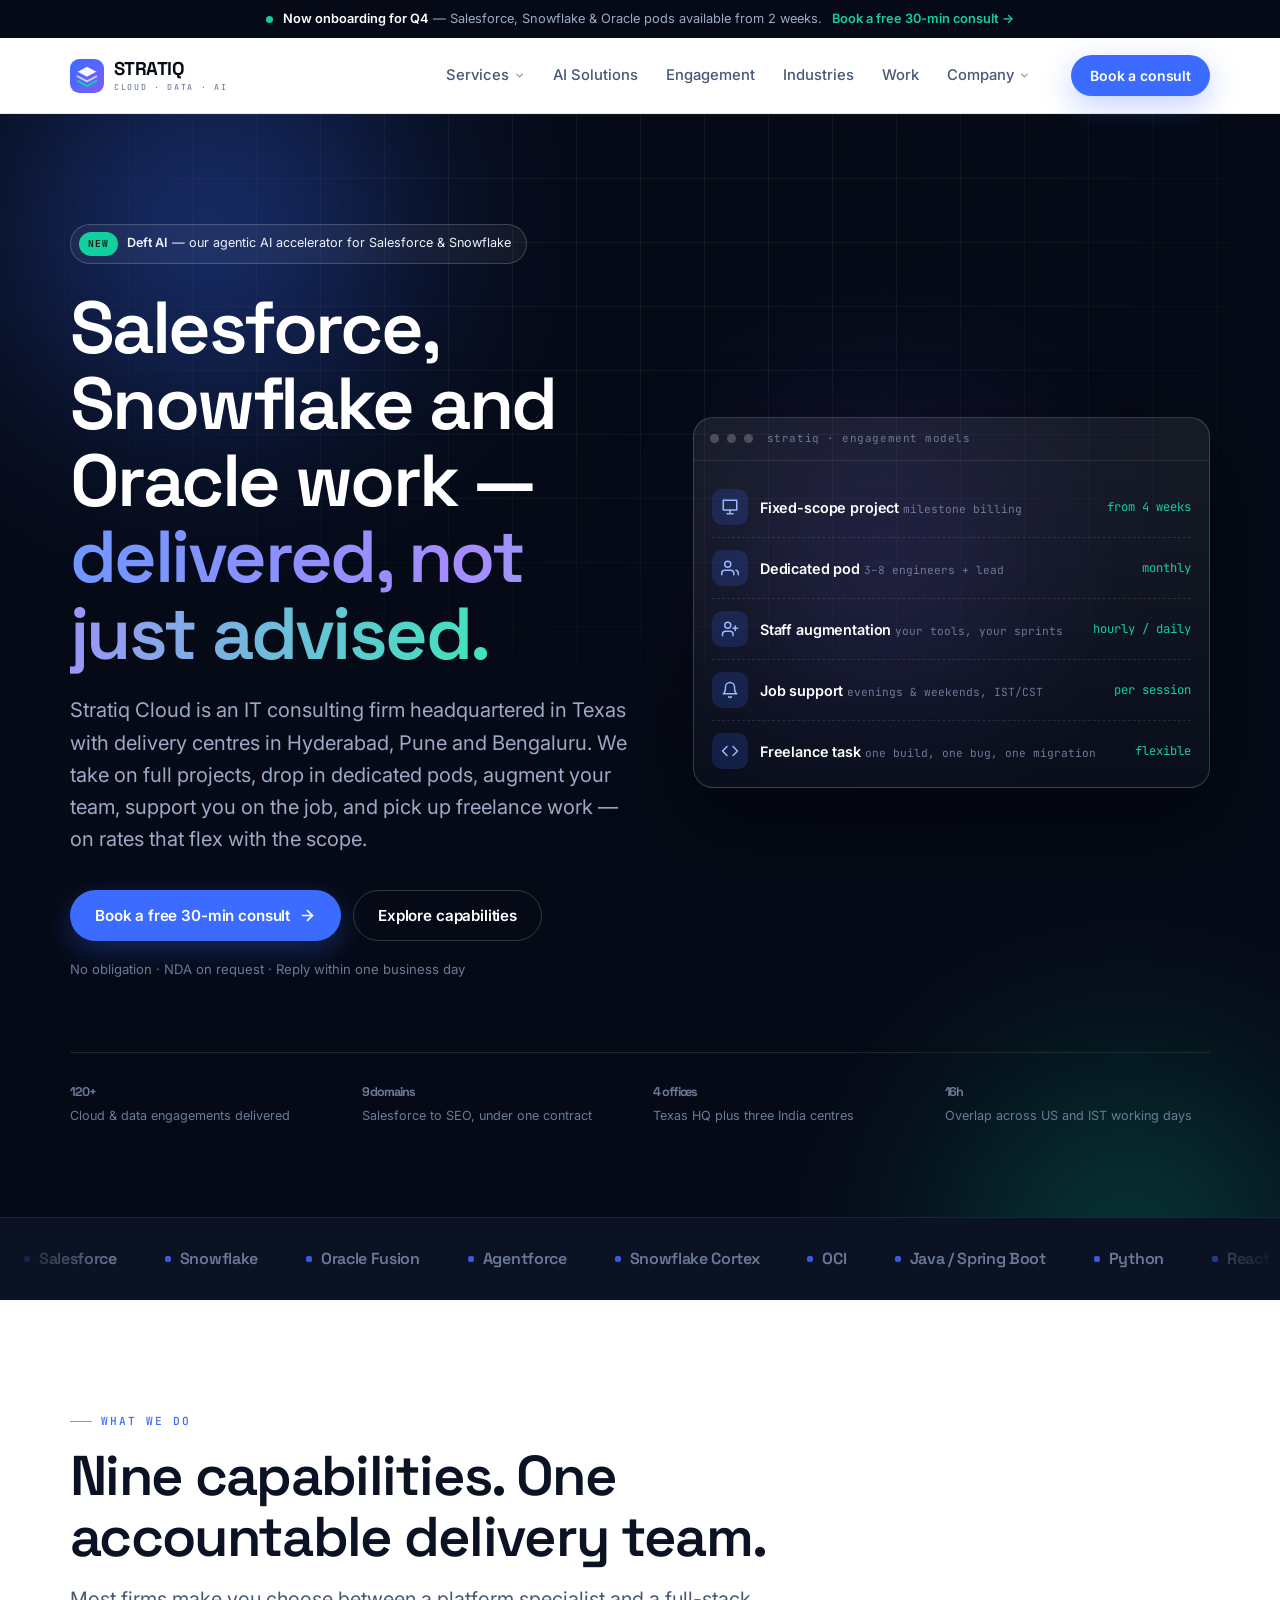
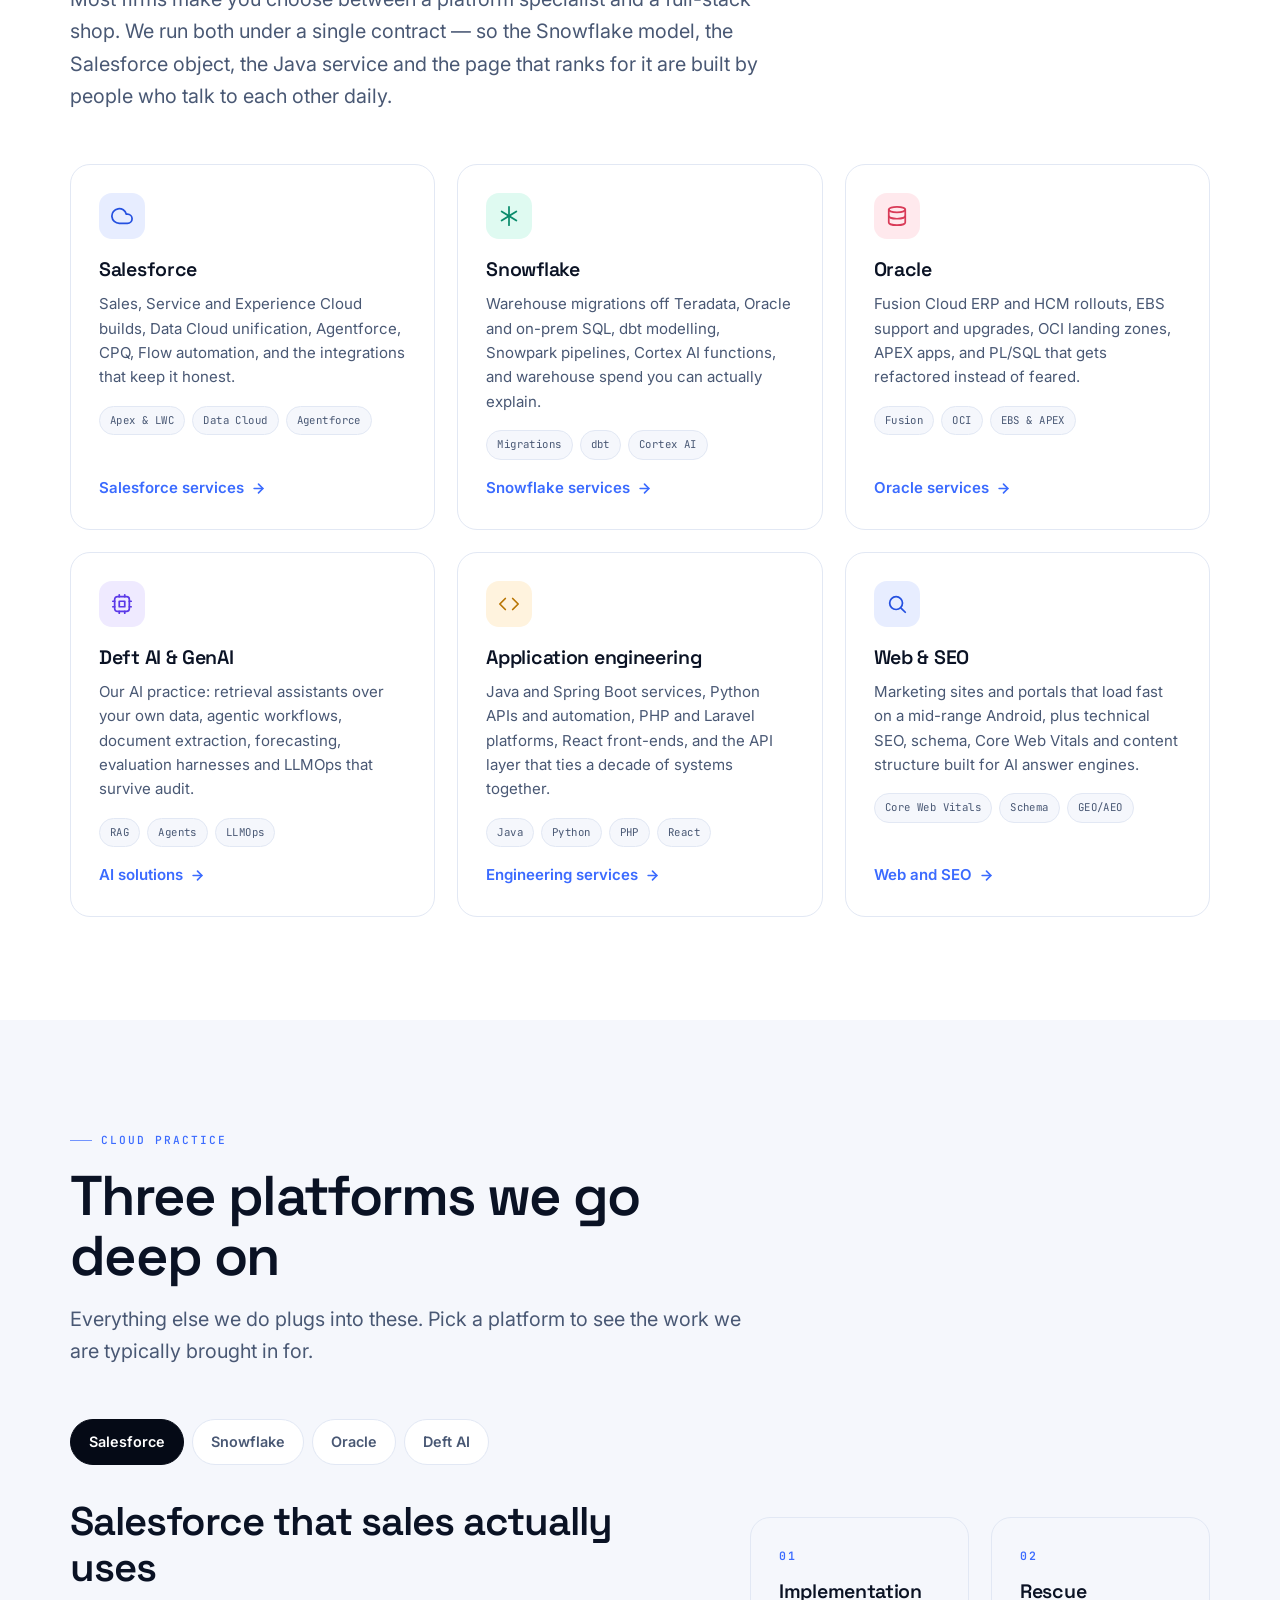
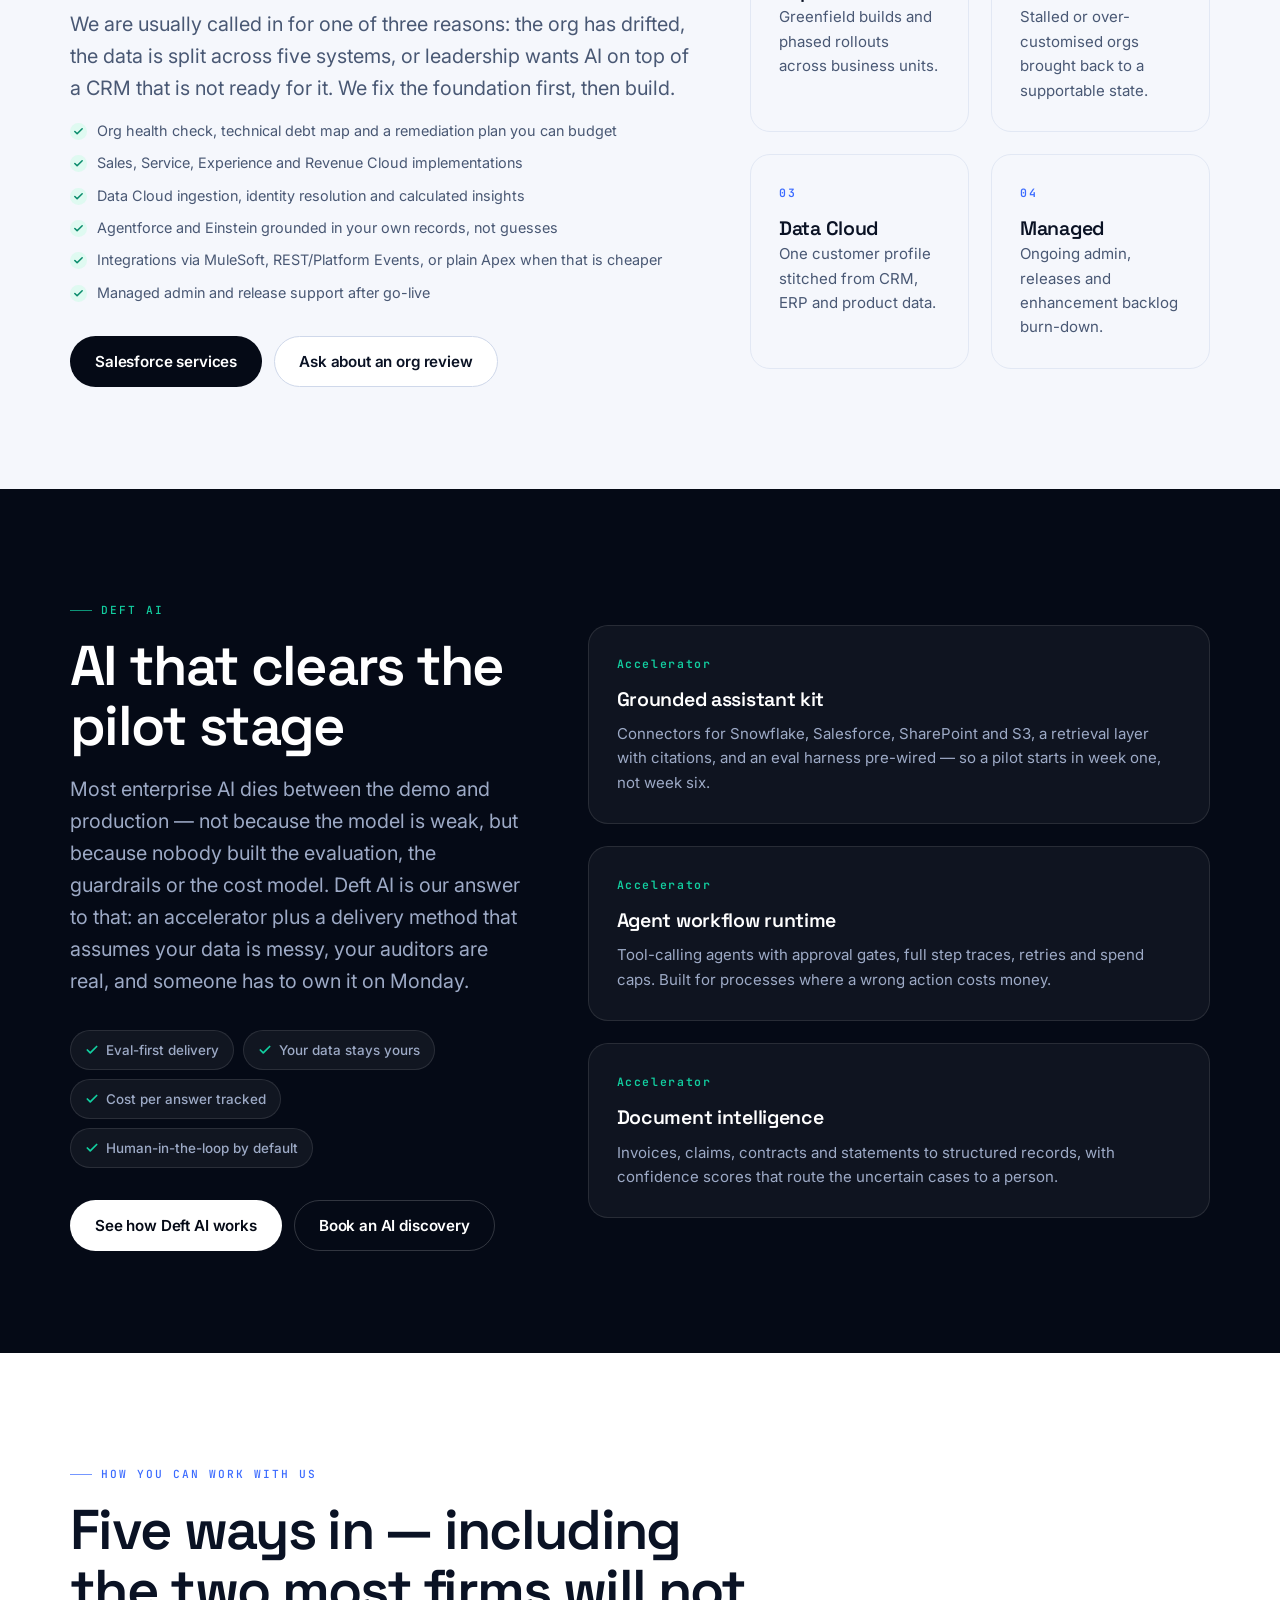
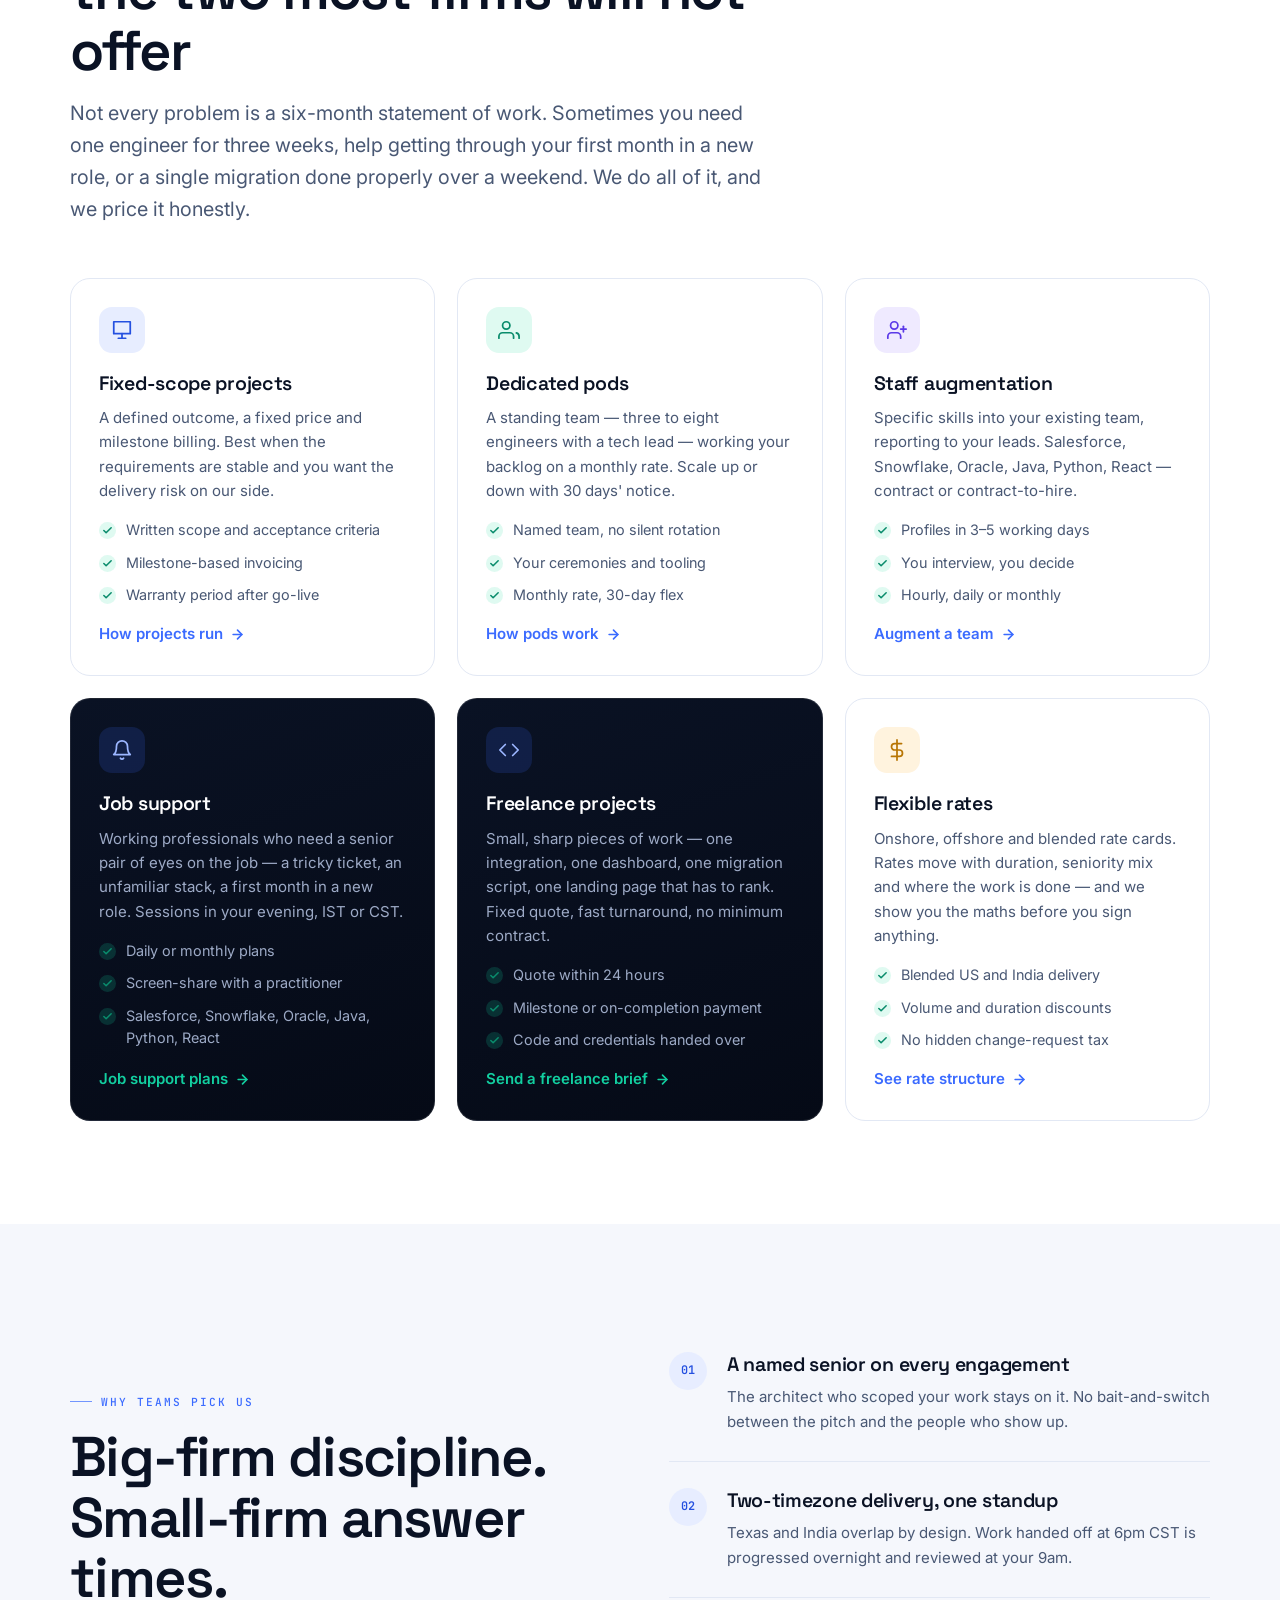
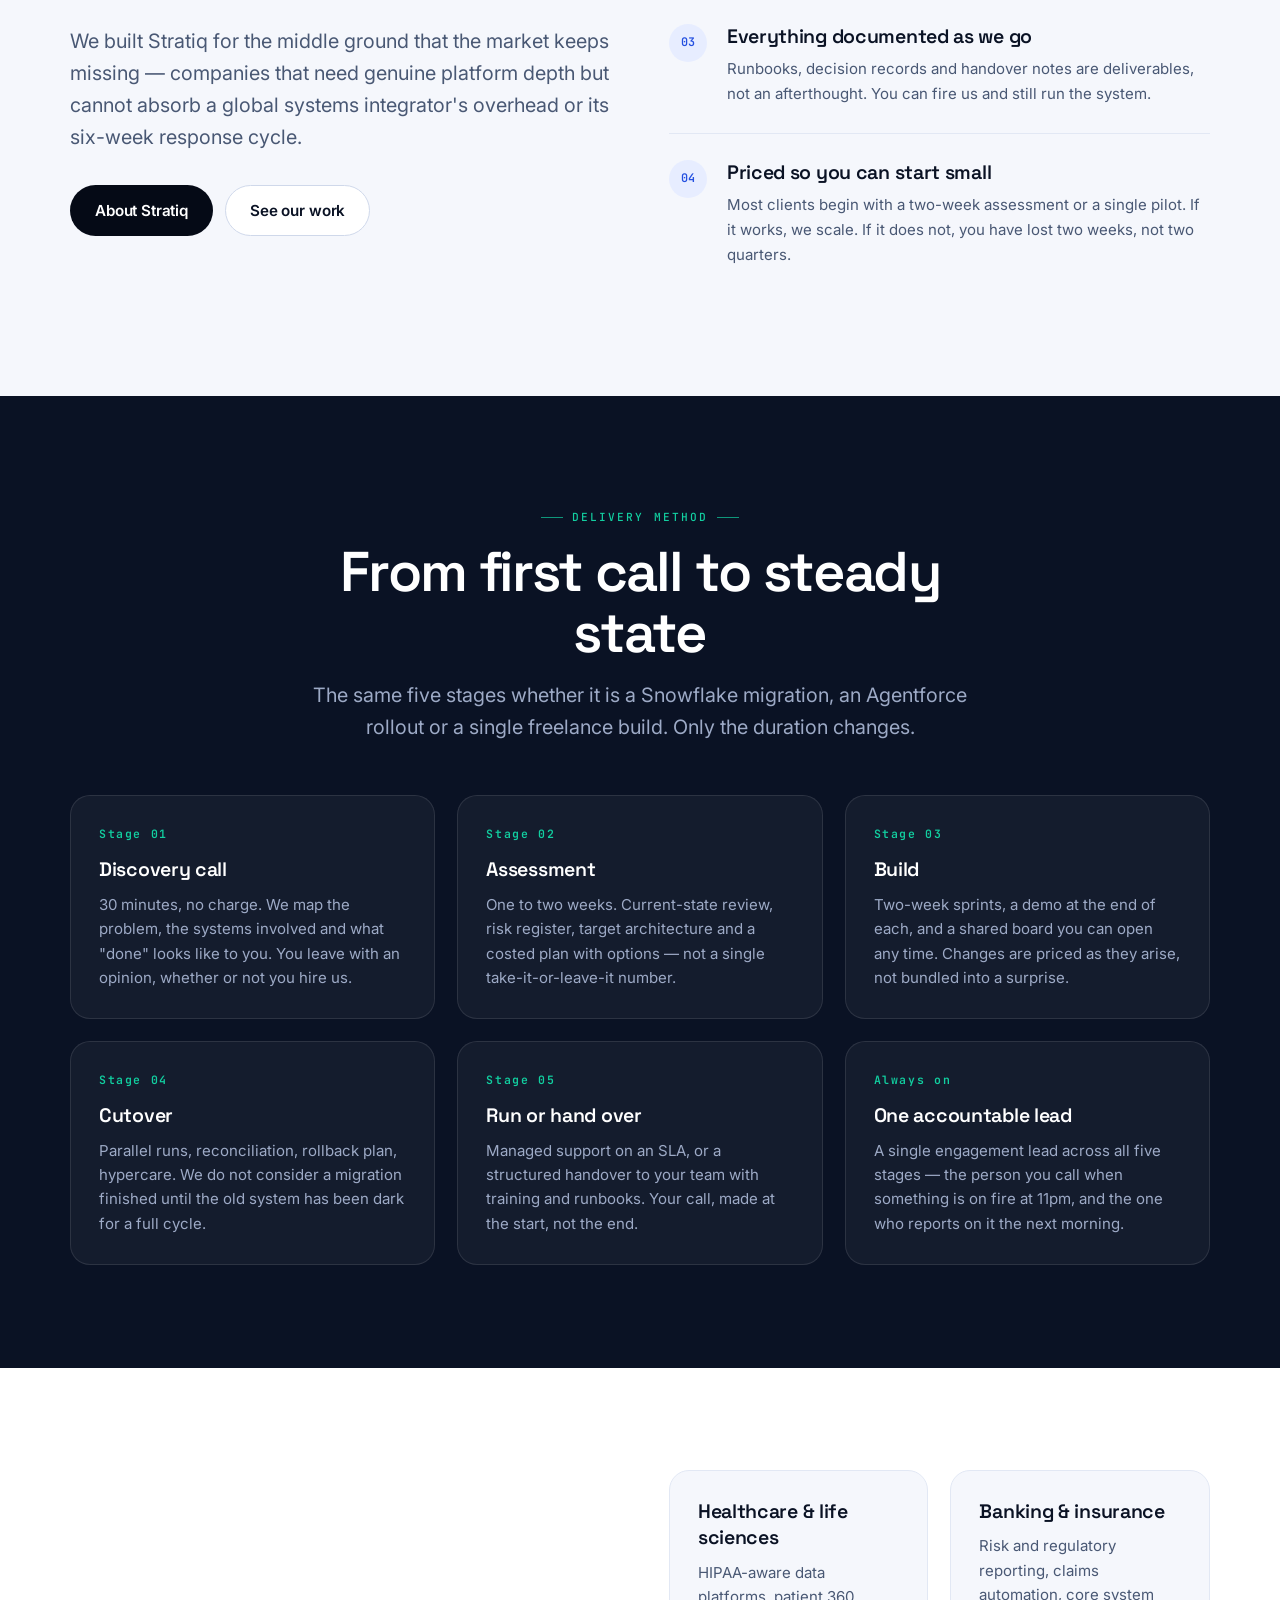
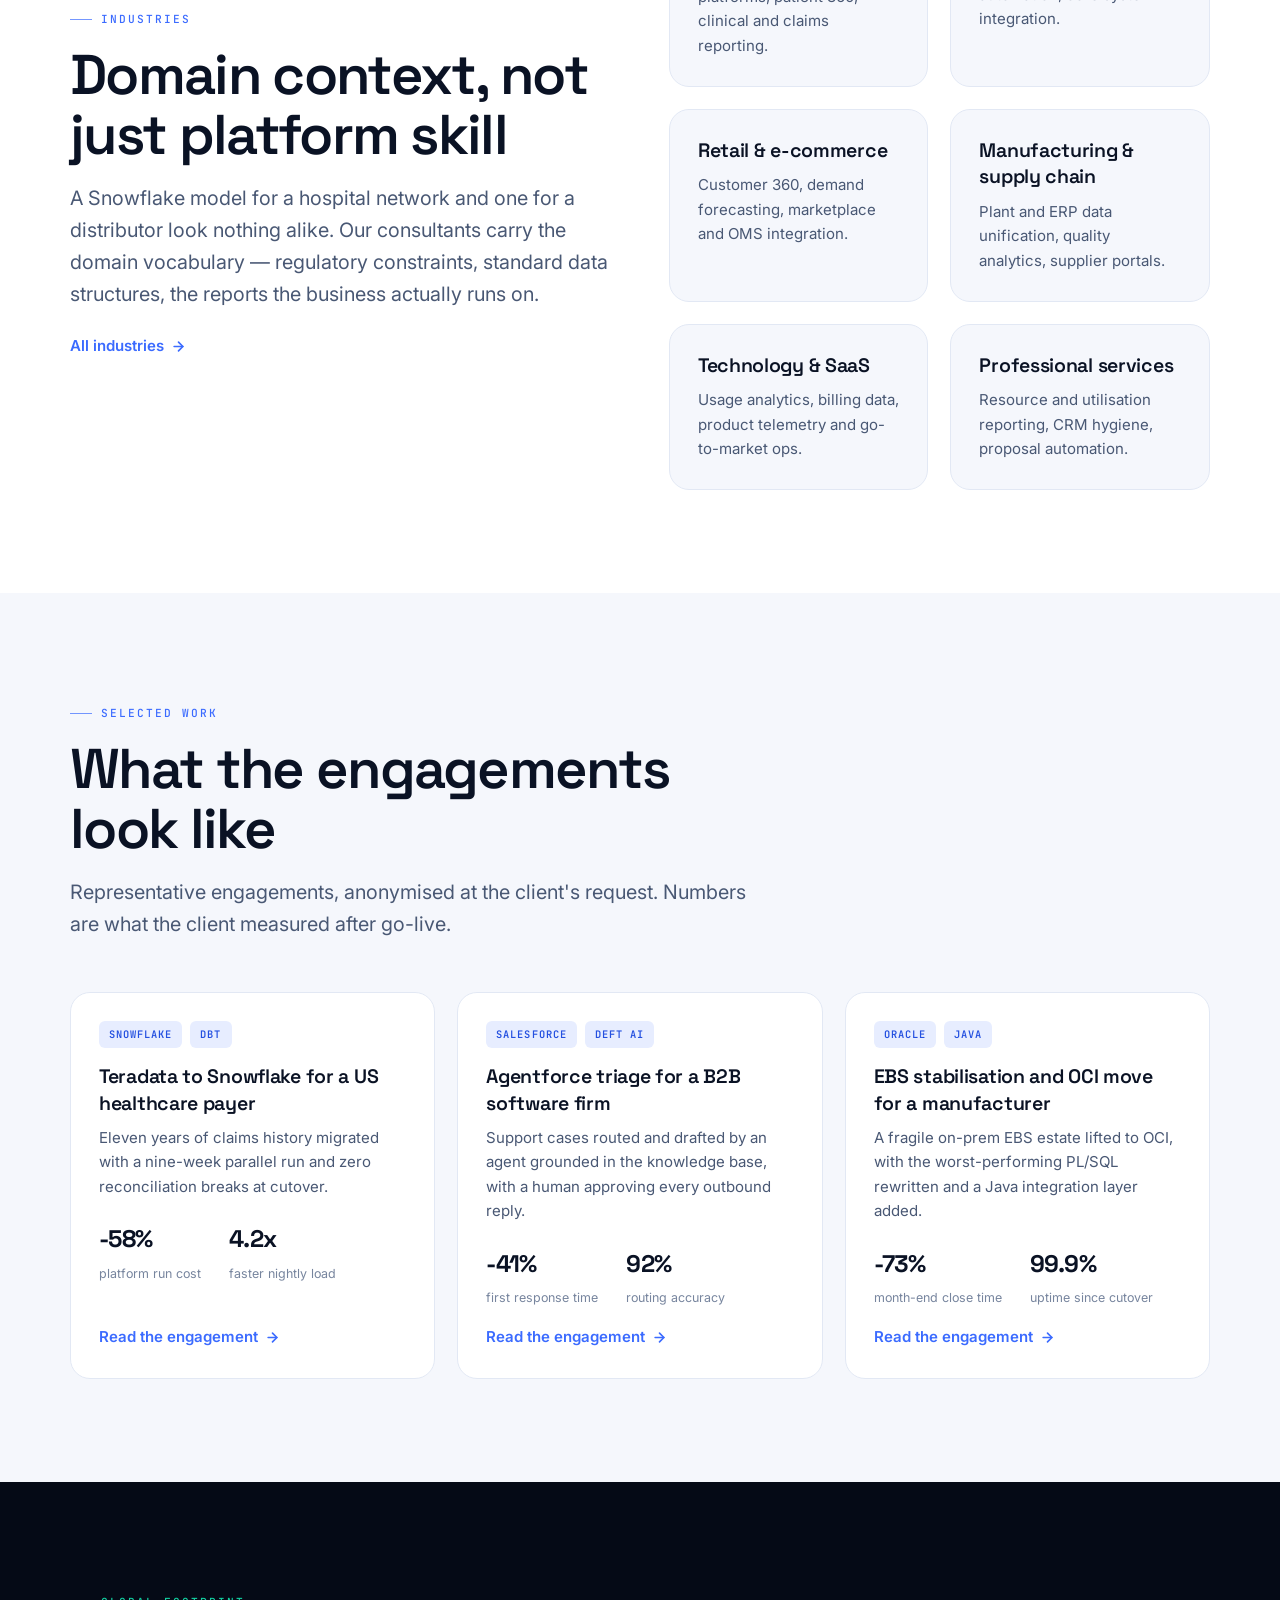
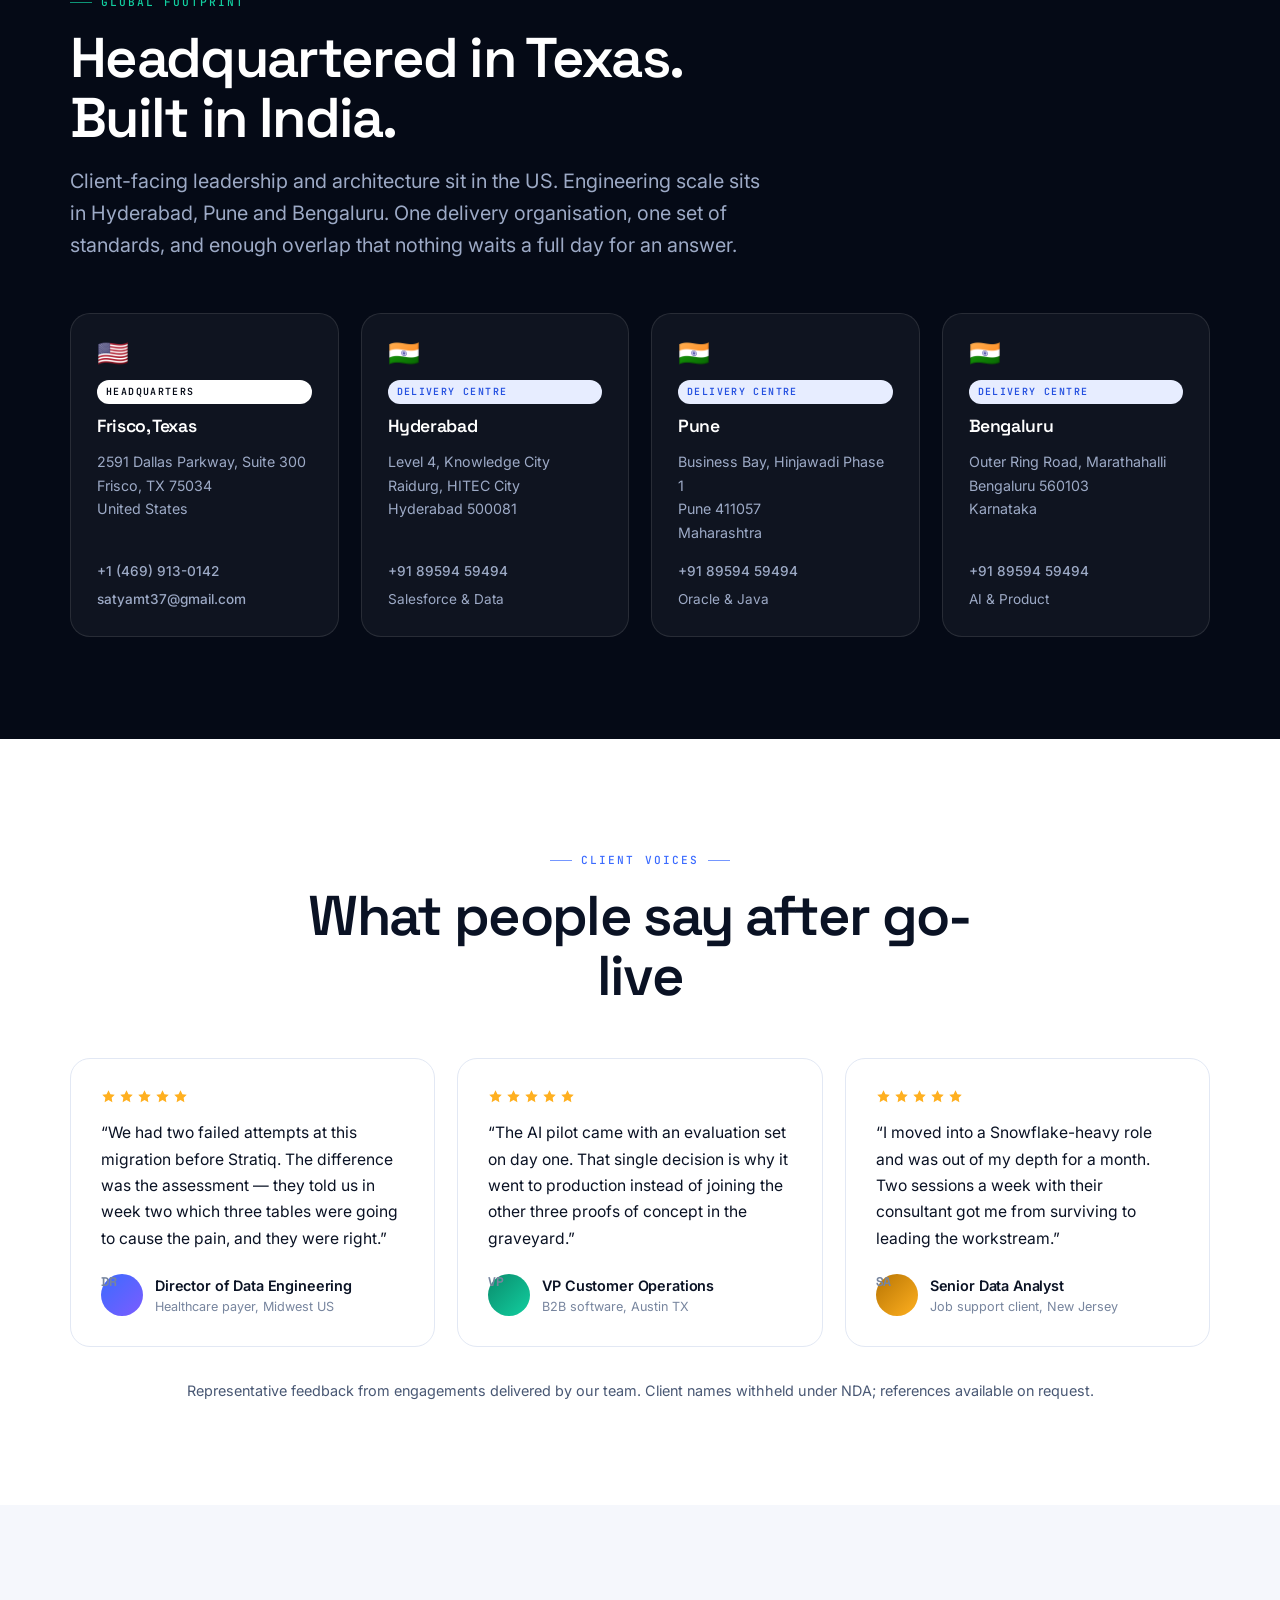
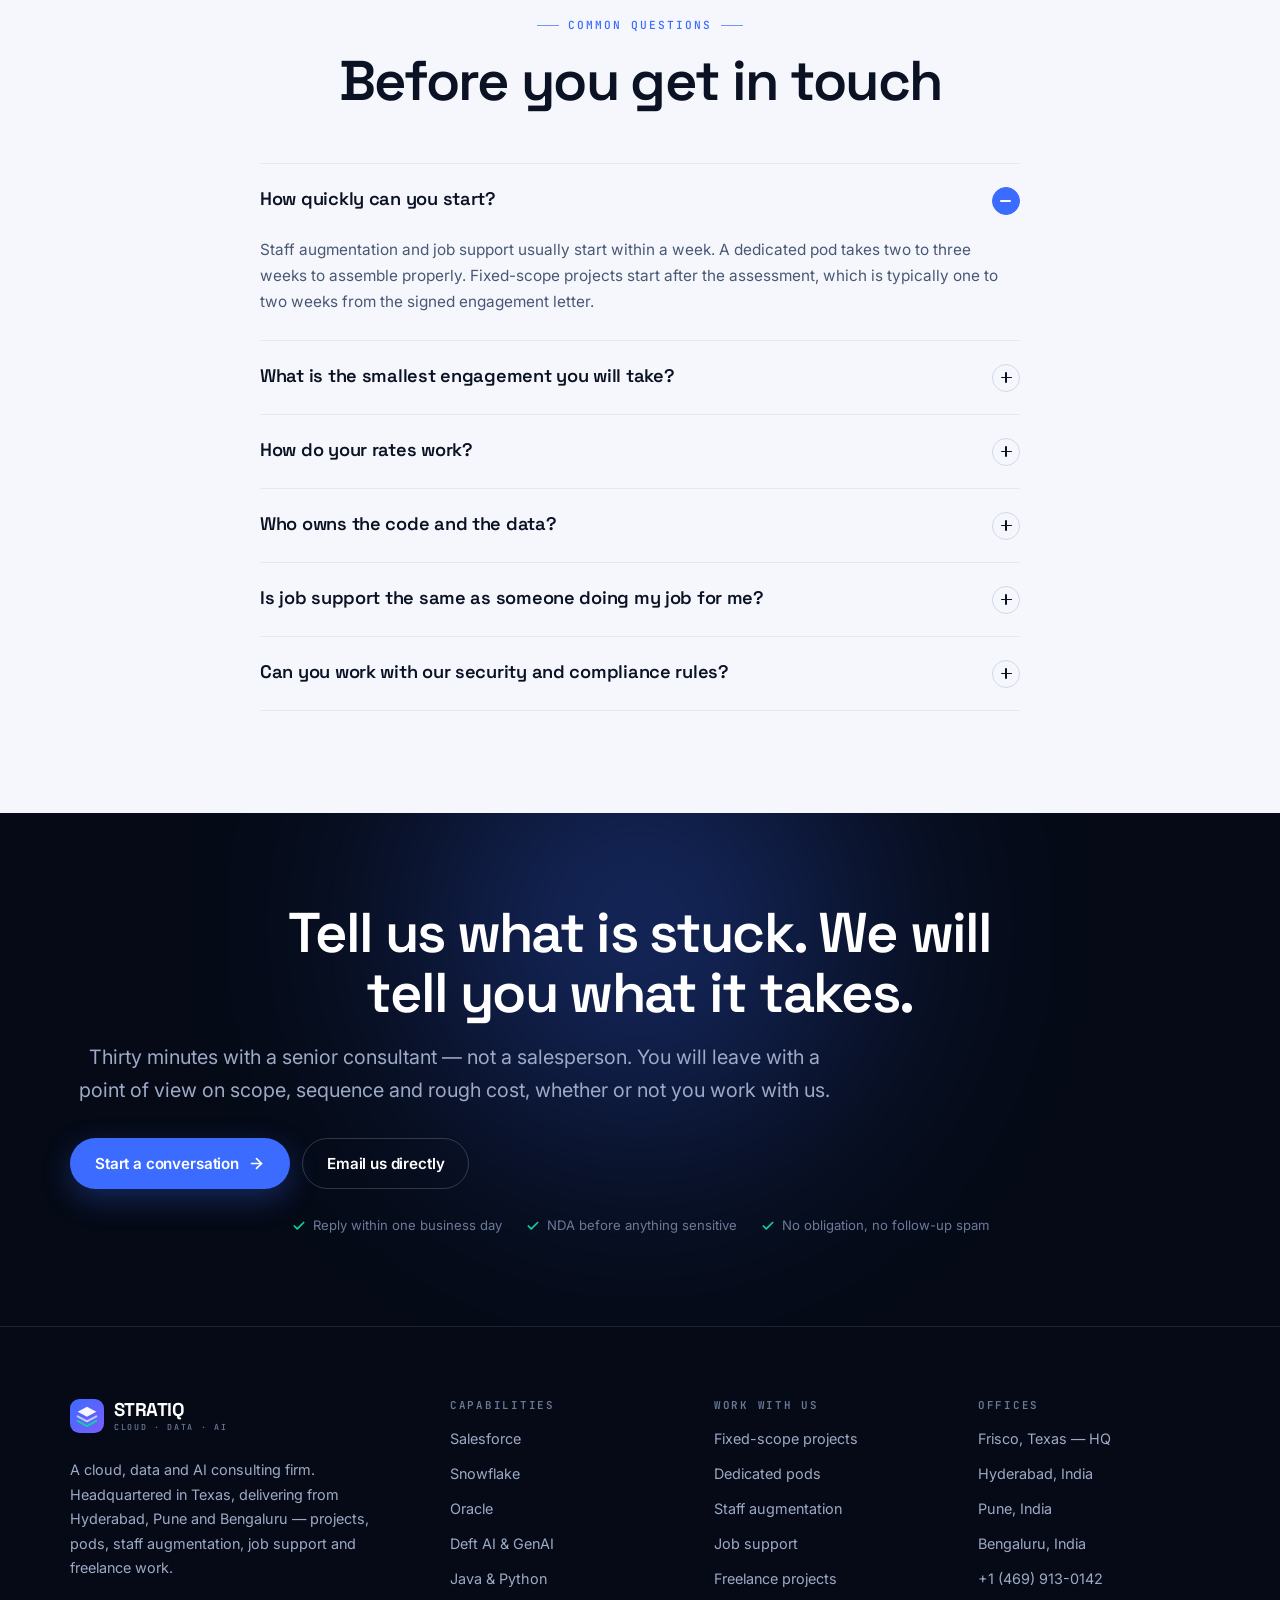
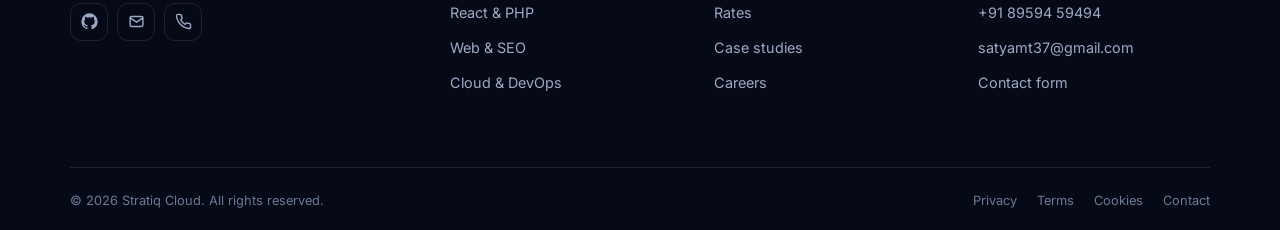
==== index.html @ 6be4d31a "Stratiq Cloud — IT consulting website (Salesforce, Snowflake, Oracle, AI) Complete 11-page static si" ====
<!DOCTYPE html>
<html lang="en">
<head>
<meta charset="utf-8">
<meta name="viewport" content="width=device-width, initial-scale=1, viewport-fit=cover">
<title>Stratiq Cloud - Salesforce, Snowflake, Oracle and AI consulting</title>
<meta name="description" content="Stratiq Cloud is an IT consulting firm headquartered in Texas with delivery centres in Hyderabad, Pune and Bengaluru. Salesforce, Snowflake, Oracle, AI, Java, Python, PHP, React and SEO - as projects, pods, staff augmentation, job support or freelance work.">
<meta name="theme-color" content="#050A16">
<meta name="author" content="Stratiq Cloud">
<meta name="robots" content="index, follow">
<link rel="canonical" href="https://satyamt37.github.io/Consulting_firm/">

<link rel="icon" href="assets/img/favicon.svg" type="image/svg+xml">
<link rel="apple-touch-icon" href="assets/img/favicon.svg">
<link rel="mask-icon" href="assets/img/favicon.svg" color="#3B6BFF">

<meta property="og:type" content="website">
<meta property="og:site_name" content="Stratiq Cloud">
<meta property="og:title" content="Stratiq Cloud - Salesforce, Snowflake, Oracle and AI consulting">
<meta property="og:description" content="Stratiq Cloud is an IT consulting firm headquartered in Texas with delivery centres in Hyderabad, Pune and Bengaluru. Salesforce, Snowflake, Oracle, AI, Java, Python, PHP, React and SEO - as projects, pods, staff augmentation, job support or freelance work.">
<meta property="og:url" content="https://satyamt37.github.io/Consulting_firm/">
<meta property="og:image" content="https://satyamt37.github.io/Consulting_firm/assets/img/og.svg">
<meta property="og:image:width" content="1200">
<meta property="og:image:height" content="630">
<meta name="twitter:card" content="summary_large_image">
<meta name="twitter:title" content="Stratiq Cloud - Salesforce, Snowflake, Oracle and AI consulting">
<meta name="twitter:description" content="Stratiq Cloud is an IT consulting firm headquartered in Texas with delivery centres in Hyderabad, Pune and Bengaluru. Salesforce, Snowflake, Oracle, AI, Java, Python, PHP, React and SEO - as projects, pods, staff augmentation, job support or freelance work.">
<meta name="twitter:image" content="https://satyamt37.github.io/Consulting_firm/assets/img/og.svg">

<link rel="preconnect" href="https://fonts.googleapis.com">
<link rel="preconnect" href="https://fonts.gstatic.com" crossorigin>
<link href="https://fonts.googleapis.com/css2?family=Space+Grotesk:wght@500;600;700&family=Inter:wght@400;500;600&family=JetBrains+Mono:wght@400;500;600&display=swap" rel="stylesheet">
<link rel="stylesheet" href="assets/css/style.css">

<script type="application/ld+json">
{
  "@context": "https://schema.org",
  "@type": "ProfessionalService",
  "name": "Stratiq Cloud",
  "alternateName": "Stratiq Cloud Consulting",
  "url": "https://satyamt37.github.io/Consulting_firm/",
  "logo": "https://satyamt37.github.io/Consulting_firm/assets/img/favicon.svg",
  "image": "https://satyamt37.github.io/Consulting_firm/assets/img/og.svg",
  "description": "Global IT consulting firm delivering Salesforce, Snowflake, Oracle, AI, Java, Python, PHP, React and SEO services. Headquartered in Texas with delivery centres in Hyderabad, Pune and Bengaluru.",
  "email": "satyamt37@gmail.com",
  "telephone": "+1-469-913-0142",
  "priceRange": "$$",
  "address": {
    "@type": "PostalAddress",
    "streetAddress": "2591 Dallas Parkway, Suite 300",
    "addressLocality": "Frisco",
    "addressRegion": "TX",
    "postalCode": "75034",
    "addressCountry": "US"
  },
  "areaServed": ["US", "CA", "GB", "AE", "AU", "IN", "SG"],
  "knowsAbout": ["Salesforce", "Snowflake", "Oracle Cloud", "Artificial Intelligence", "Data Engineering", "Java", "Python", "PHP", "React", "SEO"],
  "sameAs": ["https://github.com/satyamt37/Consulting_firm"]
}
</script>
</head>
<body>

<a class="skip" href="#main">Skip to content</a>

<!-- ====================== ANNOUNCEMENT ====================== -->
<div class="announce">
  <div class="wrap announce__in">
    <span class="pulse" aria-hidden="true"></span>
    <span><strong>Now onboarding for Q4</strong> — Salesforce, Snowflake &amp; Oracle pods available from 2 weeks.</span>
    <a href="contact.html">Book a free 30-min consult &rarr;</a>
  </div>
</div>

<!-- ====================== HEADER ====================== -->
<header class="header">
  <div class="wrap header__inner">

    <a class="logo" href="index.html" aria-label="Stratiq Cloud — home">
      <svg class="logo__mark" viewBox="0 0 40 40" fill="none" aria-hidden="true">
        <defs><linearGradient id="sgH" x1="0" y1="0" x2="40" y2="40" gradientUnits="userSpaceOnUse">
          <stop stop-color="#3B6BFF"/><stop offset="1" stop-color="#7C5CFF"/></linearGradient></defs>
        <rect width="40" height="40" rx="11" fill="url(#sgH)"/>
        <path d="M20 9 31 15 20 21 9 15 20 9Z" fill="#fff" opacity=".95"/>
        <path d="M9 20.4 20 26.4l11-6" stroke="#fff" stroke-width="2.3" stroke-linecap="round" stroke-linejoin="round" opacity=".65"/>
        <path d="M9 25.8 20 31.8l11-6" stroke="#12CFA0" stroke-width="2.3" stroke-linecap="round" stroke-linejoin="round"/>
      </svg>
      <span class="logo__txt">STRATIQ<span class="logo__sub">Cloud · Data · AI</span></span>
    </a>

    <nav class="nav" aria-label="Main">
      <ul class="nav__list">

        <li class="nav__item">
          <a class="nav__link" href="services.html">Services
            <svg viewBox="0 0 24 24" fill="none" stroke="currentColor" stroke-width="3" stroke-linecap="round" stroke-linejoin="round" aria-hidden="true"><polyline points="6 9 12 15 18 9"/></svg>
          </a>
          <div class="mega">
            <a class="mega__item" href="services.html#salesforce">
              <span class="mega__ic"><svg viewBox="0 0 24 24" fill="none" stroke="currentColor" stroke-width="2" stroke-linecap="round" stroke-linejoin="round"><path d="M18 10h-1.26A8 8 0 1 0 9 20h9a5 5 0 0 0 0-10z"/></svg></span>
              <span><span class="mega__t">Salesforce</span><span class="mega__d">Sales, Service, Data Cloud, Agentforce, integrations</span></span>
            </a>
            <a class="mega__item" href="services.html#snowflake">
              <span class="mega__ic"><svg viewBox="0 0 24 24" fill="none" stroke="currentColor" stroke-width="2" stroke-linecap="round" stroke-linejoin="round"><line x1="12" y1="2" x2="12" y2="22"/><line x1="4" y1="7" x2="20" y2="17"/><line x1="4" y1="17" x2="20" y2="7"/></svg></span>
              <span><span class="mega__t">Snowflake</span><span class="mega__d">Migrations, Cortex AI, warehouses, cost control</span></span>
            </a>
            <a class="mega__item" href="services.html#oracle">
              <span class="mega__ic"><svg viewBox="0 0 24 24" fill="none" stroke="currentColor" stroke-width="2" stroke-linecap="round" stroke-linejoin="round"><ellipse cx="12" cy="5" rx="9" ry="3"/><path d="M21 12c0 1.66-4 3-9 3s-9-1.34-9-3"/><path d="M3 5v14c0 1.66 4 3 9 3s9-1.34 9-3V5"/></svg></span>
              <span><span class="mega__t">Oracle</span><span class="mega__d">Fusion, OCI, EBS, APEX, PL/SQL modernisation</span></span>
            </a>
            <a class="mega__item" href="ai-solutions.html">
              <span class="mega__ic"><svg viewBox="0 0 24 24" fill="none" stroke="currentColor" stroke-width="2" stroke-linecap="round" stroke-linejoin="round"><rect x="4" y="4" width="16" height="16" rx="3"/><path d="M9 9h6v6H9z"/><path d="M9 2v2M15 2v2M9 20v2M15 20v2M2 9h2M2 15h2M20 9h2M20 15h2"/></svg></span>
              <span><span class="mega__t">Deft AI &amp; GenAI</span><span class="mega__d">Agents, RAG, LLMOps, forecasting, automation</span></span>
            </a>
            <a class="mega__item" href="services.html#engineering">
              <span class="mega__ic"><svg viewBox="0 0 24 24" fill="none" stroke="currentColor" stroke-width="2" stroke-linecap="round" stroke-linejoin="round"><polyline points="16 18 22 12 16 6"/><polyline points="8 6 2 12 8 18"/></svg></span>
              <span><span class="mega__t">Application engineering</span><span class="mega__d">Java, Python, PHP, React, APIs, cloud-native</span></span>
            </a>
            <a class="mega__item" href="services.html#seo">
              <span class="mega__ic"><svg viewBox="0 0 24 24" fill="none" stroke="currentColor" stroke-width="2" stroke-linecap="round" stroke-linejoin="round"><circle cx="11" cy="11" r="7"/><line x1="21" y1="21" x2="16.65" y2="16.65"/></svg></span>
              <span><span class="mega__t">Web &amp; SEO</span><span class="mega__d">Sites, Core Web Vitals, technical and AI-era SEO</span></span>
            </a>
          </div>
        </li>

        <li class="nav__item"><a class="nav__link" href="ai-solutions.html">AI Solutions</a></li>
        <li class="nav__item"><a class="nav__link" href="engagement.html">Engagement</a></li>
        <li class="nav__item"><a class="nav__link" href="industries.html">Industries</a></li>
        <li class="nav__item"><a class="nav__link" href="work.html">Work</a></li>

        <li class="nav__item">
          <a class="nav__link" href="about.html">Company
            <svg viewBox="0 0 24 24" fill="none" stroke="currentColor" stroke-width="3" stroke-linecap="round" stroke-linejoin="round" aria-hidden="true"><polyline points="6 9 12 15 18 9"/></svg>
          </a>
          <div class="mega">
            <a class="mega__item" href="about.html">
              <span class="mega__ic"><svg viewBox="0 0 24 24" fill="none" stroke="currentColor" stroke-width="2" stroke-linecap="round" stroke-linejoin="round"><circle cx="12" cy="12" r="9"/><line x1="3.6" y1="9" x2="20.4" y2="9"/><line x1="3.6" y1="15" x2="20.4" y2="15"/><path d="M12 3a15 15 0 0 1 0 18 15 15 0 0 1 0-18z"/></svg></span>
              <span><span class="mega__t">About Stratiq</span><span class="mega__d">Texas HQ, three India delivery centres, how we work</span></span>
            </a>
            <a class="mega__item" href="careers.html">
              <span class="mega__ic"><svg viewBox="0 0 24 24" fill="none" stroke="currentColor" stroke-width="2" stroke-linecap="round" stroke-linejoin="round"><rect x="2" y="7" width="20" height="14" rx="2"/><path d="M16 21V5a2 2 0 0 0-2-2h-4a2 2 0 0 0-2 2v16"/></svg></span>
              <span><span class="mega__t">Careers</span><span class="mega__d">Open roles across the US and India</span></span>
            </a>
            <a class="mega__item" href="engagement.html#job-support">
              <span class="mega__ic"><svg viewBox="0 0 24 24" fill="none" stroke="currentColor" stroke-width="2" stroke-linecap="round" stroke-linejoin="round"><path d="M18 8A6 6 0 0 0 6 8c0 7-3 9-3 9h18s-3-2-3-9"/><path d="M13.7 21a2 2 0 0 1-3.4 0"/></svg></span>
              <span><span class="mega__t">Job support</span><span class="mega__d">On-the-job help for working professionals</span></span>
            </a>
            <a class="mega__item" href="contact.html">
              <span class="mega__ic"><svg viewBox="0 0 24 24" fill="none" stroke="currentColor" stroke-width="2" stroke-linecap="round" stroke-linejoin="round"><path d="M4 4h16v16H4z"/><polyline points="4 6 12 13 20 6"/></svg></span>
              <span><span class="mega__t">Contact us</span><span class="mega__d">Talk to a consultant in one business day</span></span>
            </a>
          </div>
        </li>

      </ul>
    </nav>

    <a class="btn btn--primary btn--sm header__cta" href="contact.html">Book a consult</a>

    <button class="burger" type="button" aria-label="Open menu" aria-expanded="false" aria-controls="drawer">
      <span></span><span></span><span></span>
    </button>
  </div>
</header>

<!-- ====================== MOBILE DRAWER ====================== -->
<div class="drawer" id="drawer" aria-hidden="true">
  <nav aria-label="Mobile">
    <a class="drawer__link" href="index.html">Home <span>01</span></a>
    <a class="drawer__link" href="services.html">Services <span>02</span></a>
    <a class="drawer__link" href="ai-solutions.html">AI Solutions <span>03</span></a>
    <a class="drawer__link" href="engagement.html">Engagement models <span>04</span></a>
    <a class="drawer__link" href="industries.html">Industries <span>05</span></a>
    <a class="drawer__link" href="work.html">Work <span>06</span></a>
    <a class="drawer__link" href="about.html">About <span>07</span></a>
    <a class="drawer__link" href="careers.html">Careers <span>08</span></a>
    <a class="drawer__link" href="contact.html">Contact <span>09</span></a>
  </nav>
  <div class="drawer__foot">
    <a class="btn btn--primary btn--block" href="contact.html">Book a free consult</a>
    <a class="btn btn--ghost btn--block" href="engagement.html#job-support">Get job support</a>
  </div>
  <div class="drawer__meta">
    US HQ &middot; Frisco, Texas &middot; <a href="tel:+14699130142">+1 (469) 913-0142</a><br>
    India &middot; Hyderabad &middot; <a href="tel:+918959459494">+91 89594 59494</a><br>
    <a href="mailto:satyamt37@gmail.com">satyamt37@gmail.com</a>
  </div>
</div>

<main id="main">
<!-- ============================ HERO ============================ -->
<section class="hero">
  <div class="hero__bg" aria-hidden="true">
    <div class="hero__grid"></div>
    <div class="hero__glow hero__glow--a"></div>
    <div class="hero__glow hero__glow--b"></div>
    <div class="hero__glow hero__glow--c"></div>
  </div>

  <div class="wrap hero__in">
    <div class="hero__cols">
      <div>
        <span class="hero__badge">
          <span class="chip-mini">New</span>
          <span><b>Deft AI</b> — our agentic AI accelerator for Salesforce &amp; Snowflake</span>
        </span>

        <h1 class="h-xxl">Salesforce, Snowflake and Oracle work — <span class="grad">delivered, not just advised.</span></h1>

        <p class="hero__lede">Stratiq Cloud is an IT consulting firm headquartered in Texas with delivery centres in Hyderabad, Pune and Bengaluru. We take on full projects, drop in dedicated pods, augment your team, support you on the job, and pick up freelance work — on rates that flex with the scope.</p>

        <div class="btn-row hero__cta">
          <a class="btn btn--primary" href="contact.html">
            Book a free 30-min consult
            <svg viewBox="0 0 24 24" fill="none" stroke="currentColor" stroke-width="2.4" stroke-linecap="round" stroke-linejoin="round" aria-hidden="true"><line x1="5" y1="12" x2="19" y2="12"/><polyline points="12 5 19 12 12 19"/></svg>
          </a>
          <a class="btn btn--ghost-inv" href="services.html">Explore capabilities</a>
        </div>

        <p class="hero__note">No obligation &middot; NDA on request &middot; Reply within one business day</p>
      </div>

      <!-- engagement console -->
      <div class="console" aria-label="How teams engage Stratiq Cloud">
        <div class="console__bar">
          <span class="console__dot"></span><span class="console__dot"></span><span class="console__dot"></span>
          <span class="console__ttl">stratiq · engagement models</span>
        </div>
        <div class="console__body">
          <div class="crow">
            <span class="crow__ic" aria-hidden="true"><svg viewBox="0 0 24 24" fill="none" stroke="currentColor" stroke-width="2" stroke-linecap="round" stroke-linejoin="round"><path d="M3 3h18v13H3z"/><path d="M8 21h8M12 16v5"/></svg></span>
            <span class="crow__main">
              <span class="crow__t">Fixed-scope project</span>
              <span class="crow__d">milestone billing</span>
            </span>
            <span class="crow__v">from 4 weeks</span>
          </div>
          <div class="crow">
            <span class="crow__ic" aria-hidden="true"><svg viewBox="0 0 24 24" fill="none" stroke="currentColor" stroke-width="2" stroke-linecap="round" stroke-linejoin="round"><path d="M17 21v-2a4 4 0 0 0-4-4H5a4 4 0 0 0-4 4v2"/><circle cx="9" cy="7" r="4"/><path d="M23 21v-2a4 4 0 0 0-3-3.87"/></svg></span>
            <span class="crow__main">
              <span class="crow__t">Dedicated pod</span>
              <span class="crow__d">3–8 engineers + lead</span>
            </span>
            <span class="crow__v">monthly</span>
          </div>
          <div class="crow">
            <span class="crow__ic" aria-hidden="true"><svg viewBox="0 0 24 24" fill="none" stroke="currentColor" stroke-width="2" stroke-linecap="round" stroke-linejoin="round"><path d="M16 21v-2a4 4 0 0 0-4-4H6a4 4 0 0 0-4 4v2"/><circle cx="9" cy="7" r="4"/><line x1="19" y1="8" x2="19" y2="14"/><line x1="22" y1="11" x2="16" y2="11"/></svg></span>
            <span class="crow__main">
              <span class="crow__t">Staff augmentation</span>
              <span class="crow__d">your tools, your sprints</span>
            </span>
            <span class="crow__v">hourly / daily</span>
          </div>
          <div class="crow">
            <span class="crow__ic" aria-hidden="true"><svg viewBox="0 0 24 24" fill="none" stroke="currentColor" stroke-width="2" stroke-linecap="round" stroke-linejoin="round"><path d="M18 8A6 6 0 0 0 6 8c0 7-3 9-3 9h18s-3-2-3-9"/><path d="M13.7 21a2 2 0 0 1-3.4 0"/></svg></span>
            <span class="crow__main">
              <span class="crow__t">Job support</span>
              <span class="crow__d">evenings &amp; weekends, IST/CST</span>
            </span>
            <span class="crow__v">per session</span>
          </div>
          <div class="crow">
            <span class="crow__ic" aria-hidden="true"><svg viewBox="0 0 24 24" fill="none" stroke="currentColor" stroke-width="2" stroke-linecap="round" stroke-linejoin="round"><polyline points="16 18 22 12 16 6"/><polyline points="8 6 2 12 8 18"/></svg></span>
            <span class="crow__main">
              <span class="crow__t">Freelance task</span>
              <span class="crow__d">one build, one bug, one migration</span>
            </span>
            <span class="crow__v">flexible</span>
          </div>
        </div>
      </div>
    </div>

    <div class="hero__strip">
      <div class="hero__stat"><b><span data-count="120" data-suffix="+">120+</span></b><span>Cloud &amp; data engagements delivered</span></div>
      <div class="hero__stat"><b><span data-count="9" data-suffix=" domains">9 domains</span></b><span>Salesforce to SEO, under one contract</span></div>
      <div class="hero__stat"><b><span data-count="4" data-suffix=" offices">4 offices</span></b><span>Texas HQ plus three India centres</span></div>
      <div class="hero__stat"><b><span data-count="16" data-suffix="h">16h</span></b><span>Overlap across US and IST working days</span></div>
    </div>
  </div>
</section>

<!-- ============================ MARQUEE ============================ -->
<section class="section--ink2" style="padding-block:10px;border-top:1px solid rgba(255,255,255,.08)">
  <div class="marquee">
    <div class="marquee__track">
      <span class="marquee__item"><i></i>Salesforce</span>
      <span class="marquee__item"><i></i>Snowflake</span>
      <span class="marquee__item"><i></i>Oracle Fusion</span>
      <span class="marquee__item"><i></i>Agentforce</span>
      <span class="marquee__item"><i></i>Snowflake Cortex</span>
      <span class="marquee__item"><i></i>OCI</span>
      <span class="marquee__item"><i></i>Java / Spring Boot</span>
      <span class="marquee__item"><i></i>Python</span>
      <span class="marquee__item"><i></i>React</span>
      <span class="marquee__item"><i></i>Laravel</span>
      <span class="marquee__item"><i></i>dbt</span>
      <span class="marquee__item"><i></i>MuleSoft</span>
      <span class="marquee__item"><i></i>AWS</span>
      <span class="marquee__item"><i></i>Azure</span>
      <span class="marquee__item"><i></i>Technical SEO</span>
      <!-- duplicate set keeps the loop seamless -->
      <span class="marquee__item" aria-hidden="true"><i></i>Salesforce</span>
      <span class="marquee__item" aria-hidden="true"><i></i>Snowflake</span>
      <span class="marquee__item" aria-hidden="true"><i></i>Oracle Fusion</span>
      <span class="marquee__item" aria-hidden="true"><i></i>Agentforce</span>
      <span class="marquee__item" aria-hidden="true"><i></i>Snowflake Cortex</span>
      <span class="marquee__item" aria-hidden="true"><i></i>OCI</span>
      <span class="marquee__item" aria-hidden="true"><i></i>Java / Spring Boot</span>
      <span class="marquee__item" aria-hidden="true"><i></i>Python</span>
      <span class="marquee__item" aria-hidden="true"><i></i>React</span>
      <span class="marquee__item" aria-hidden="true"><i></i>Laravel</span>
      <span class="marquee__item" aria-hidden="true"><i></i>dbt</span>
      <span class="marquee__item" aria-hidden="true"><i></i>MuleSoft</span>
      <span class="marquee__item" aria-hidden="true"><i></i>AWS</span>
      <span class="marquee__item" aria-hidden="true"><i></i>Azure</span>
      <span class="marquee__item" aria-hidden="true"><i></i>Technical SEO</span>
    </div>
  </div>
</section>

<!-- ============================ CAPABILITIES ============================ -->
<section class="section" id="capabilities">
  <div class="wrap">
    <div class="section__head reveal">
      <span class="eyebrow">What we do</span>
      <h2 class="h-xl">Nine capabilities. One accountable delivery team.</h2>
      <p class="lede mt-16">Most firms make you choose between a platform specialist and a full-stack shop. We run both under a single contract — so the Snowflake model, the Salesforce object, the Java service and the page that ranks for it are built by people who talk to each other daily.</p>
    </div>

    <div class="grid grid--3">

      <article class="card reveal">
        <span class="card__ic" aria-hidden="true"><svg viewBox="0 0 24 24" fill="none" stroke="currentColor" stroke-width="1.9" stroke-linecap="round" stroke-linejoin="round"><path d="M18 10h-1.26A8 8 0 1 0 9 20h9a5 5 0 0 0 0-10z"/></svg></span>
        <h3 class="h-sm">Salesforce</h3>
        <p>Sales, Service and Experience Cloud builds, Data Cloud unification, Agentforce, CPQ, Flow automation, and the integrations that keep it honest.</p>
        <div class="tags"><span class="tag">Apex &amp; LWC</span><span class="tag">Data Cloud</span><span class="tag">Agentforce</span></div>
        <a class="link" href="services.html#salesforce">Salesforce services <svg viewBox="0 0 24 24" fill="none" stroke="currentColor" stroke-width="2.6" stroke-linecap="round" stroke-linejoin="round" aria-hidden="true"><line x1="5" y1="12" x2="19" y2="12"/><polyline points="12 5 19 12 12 19"/></svg></a>
      </article>

      <article class="card reveal" data-delay="70">
        <span class="card__ic card__ic--mint" aria-hidden="true"><svg viewBox="0 0 24 24" fill="none" stroke="currentColor" stroke-width="1.9" stroke-linecap="round" stroke-linejoin="round"><line x1="12" y1="2" x2="12" y2="22"/><line x1="4" y1="7" x2="20" y2="17"/><line x1="4" y1="17" x2="20" y2="7"/></svg></span>
        <h3 class="h-sm">Snowflake</h3>
        <p>Warehouse migrations off Teradata, Oracle and on-prem SQL, dbt modelling, Snowpark pipelines, Cortex AI functions, and warehouse spend you can actually explain.</p>
        <div class="tags"><span class="tag">Migrations</span><span class="tag">dbt</span><span class="tag">Cortex AI</span></div>
        <a class="link" href="services.html#snowflake">Snowflake services <svg viewBox="0 0 24 24" fill="none" stroke="currentColor" stroke-width="2.6" stroke-linecap="round" stroke-linejoin="round" aria-hidden="true"><line x1="5" y1="12" x2="19" y2="12"/><polyline points="12 5 19 12 12 19"/></svg></a>
      </article>

      <article class="card reveal" data-delay="140">
        <span class="card__ic card__ic--rose" aria-hidden="true"><svg viewBox="0 0 24 24" fill="none" stroke="currentColor" stroke-width="1.9" stroke-linecap="round" stroke-linejoin="round"><ellipse cx="12" cy="5" rx="9" ry="3"/><path d="M21 12c0 1.66-4 3-9 3s-9-1.34-9-3"/><path d="M3 5v14c0 1.66 4 3 9 3s9-1.34 9-3V5"/></svg></span>
        <h3 class="h-sm">Oracle</h3>
        <p>Fusion Cloud ERP and HCM rollouts, EBS support and upgrades, OCI landing zones, APEX apps, and PL/SQL that gets refactored instead of feared.</p>
        <div class="tags"><span class="tag">Fusion</span><span class="tag">OCI</span><span class="tag">EBS &amp; APEX</span></div>
        <a class="link" href="services.html#oracle">Oracle services <svg viewBox="0 0 24 24" fill="none" stroke="currentColor" stroke-width="2.6" stroke-linecap="round" stroke-linejoin="round" aria-hidden="true"><line x1="5" y1="12" x2="19" y2="12"/><polyline points="12 5 19 12 12 19"/></svg></a>
      </article>

      <article class="card reveal">
        <span class="card__ic card__ic--violet" aria-hidden="true"><svg viewBox="0 0 24 24" fill="none" stroke="currentColor" stroke-width="1.9" stroke-linecap="round" stroke-linejoin="round"><rect x="4" y="4" width="16" height="16" rx="3"/><path d="M9 9h6v6H9z"/><path d="M9 2v2M15 2v2M9 20v2M15 20v2M2 9h2M2 15h2M20 9h2M20 15h2"/></svg></span>
        <h3 class="h-sm">Deft AI &amp; GenAI</h3>
        <p>Our AI practice: retrieval assistants over your own data, agentic workflows, document extraction, forecasting, evaluation harnesses and LLMOps that survive audit.</p>
        <div class="tags"><span class="tag">RAG</span><span class="tag">Agents</span><span class="tag">LLMOps</span></div>
        <a class="link" href="ai-solutions.html">AI solutions <svg viewBox="0 0 24 24" fill="none" stroke="currentColor" stroke-width="2.6" stroke-linecap="round" stroke-linejoin="round" aria-hidden="true"><line x1="5" y1="12" x2="19" y2="12"/><polyline points="12 5 19 12 12 19"/></svg></a>
      </article>

      <article class="card reveal" data-delay="70">
        <span class="card__ic card__ic--amber" aria-hidden="true"><svg viewBox="0 0 24 24" fill="none" stroke="currentColor" stroke-width="1.9" stroke-linecap="round" stroke-linejoin="round"><polyline points="16 18 22 12 16 6"/><polyline points="8 6 2 12 8 18"/></svg></span>
        <h3 class="h-sm">Application engineering</h3>
        <p>Java and Spring Boot services, Python APIs and automation, PHP and Laravel platforms, React front-ends, and the API layer that ties a decade of systems together.</p>
        <div class="tags"><span class="tag">Java</span><span class="tag">Python</span><span class="tag">PHP</span><span class="tag">React</span></div>
        <a class="link" href="services.html#engineering">Engineering services <svg viewBox="0 0 24 24" fill="none" stroke="currentColor" stroke-width="2.6" stroke-linecap="round" stroke-linejoin="round" aria-hidden="true"><line x1="5" y1="12" x2="19" y2="12"/><polyline points="12 5 19 12 12 19"/></svg></a>
      </article>

      <article class="card reveal" data-delay="140">
        <span class="card__ic" aria-hidden="true"><svg viewBox="0 0 24 24" fill="none" stroke="currentColor" stroke-width="1.9" stroke-linecap="round" stroke-linejoin="round"><circle cx="11" cy="11" r="7"/><line x1="21" y1="21" x2="16.65" y2="16.65"/></svg></span>
        <h3 class="h-sm">Web &amp; SEO</h3>
        <p>Marketing sites and portals that load fast on a mid-range Android, plus technical SEO, schema, Core Web Vitals and content structure built for AI answer engines.</p>
        <div class="tags"><span class="tag">Core Web Vitals</span><span class="tag">Schema</span><span class="tag">GEO/AEO</span></div>
        <a class="link" href="services.html#seo">Web and SEO <svg viewBox="0 0 24 24" fill="none" stroke="currentColor" stroke-width="2.6" stroke-linecap="round" stroke-linejoin="round" aria-hidden="true"><line x1="5" y1="12" x2="19" y2="12"/><polyline points="12 5 19 12 12 19"/></svg></a>
      </article>

    </div>
  </div>
</section>

<!-- ============================ PLATFORM TABS ============================ -->
<section class="section section--soft" id="platforms">
  <div class="wrap">
    <div class="section__head reveal">
      <span class="eyebrow">Cloud practice</span>
      <h2 class="h-xl">Three platforms we go deep on</h2>
      <p class="lede mt-16">Everything else we do plugs into these. Pick a platform to see the work we are typically brought in for.</p>
    </div>

    <div class="tabs reveal">
      <div class="tabs__nav" role="tablist" aria-label="Cloud platforms">
        <button class="tabs__btn" type="button" role="tab" id="tab-sf" aria-controls="panel-sf" aria-selected="true">Salesforce</button>
        <button class="tabs__btn" type="button" role="tab" id="tab-sn" aria-controls="panel-sn" aria-selected="false">Snowflake</button>
        <button class="tabs__btn" type="button" role="tab" id="tab-or" aria-controls="panel-or" aria-selected="false">Oracle</button>
        <button class="tabs__btn" type="button" role="tab" id="tab-ai" aria-controls="panel-ai" aria-selected="false">Deft AI</button>
      </div>

      <div class="tabs__panel" role="tabpanel" id="panel-sf" aria-labelledby="tab-sf">
        <div class="split split--wide-l">
          <div>
            <h3 class="h-lg">Salesforce that sales actually uses</h3>
            <p class="lede mt-16">We are usually called in for one of three reasons: the org has drifted, the data is split across five systems, or leadership wants AI on top of a CRM that is not ready for it. We fix the foundation first, then build.</p>
            <ul class="ticks">
              <li>Org health check, technical debt map and a remediation plan you can budget</li>
              <li>Sales, Service, Experience and Revenue Cloud implementations</li>
              <li>Data Cloud ingestion, identity resolution and calculated insights</li>
              <li>Agentforce and Einstein grounded in your own records, not guesses</li>
              <li>Integrations via MuleSoft, REST/Platform Events, or plain Apex when that is cheaper</li>
              <li>Managed admin and release support after go-live</li>
            </ul>
            <div class="btn-row mt-32">
              <a class="btn btn--dark" href="services.html#salesforce">Salesforce services</a>
              <a class="btn btn--ghost" href="contact.html">Ask about an org review</a>
            </div>
          </div>
          <div class="grid grid--2">
            <div class="card card--flat"><span class="card__num">01</span><h4 class="h-sm">Implementation</h4><p>Greenfield builds and phased rollouts across business units.</p></div>
            <div class="card card--flat"><span class="card__num">02</span><h4 class="h-sm">Rescue</h4><p>Stalled or over-customised orgs brought back to a supportable state.</p></div>
            <div class="card card--flat"><span class="card__num">03</span><h4 class="h-sm">Data Cloud</h4><p>One customer profile stitched from CRM, ERP and product data.</p></div>
            <div class="card card--flat"><span class="card__num">04</span><h4 class="h-sm">Managed</h4><p>Ongoing admin, releases and enhancement backlog burn-down.</p></div>
          </div>
        </div>
      </div>

      <div class="tabs__panel" role="tabpanel" id="panel-sn" aria-labelledby="tab-sn" hidden>
        <div class="split split--wide-l">
          <div>
            <h3 class="h-lg">Snowflake without the surprise bill</h3>
            <p class="lede mt-16">Migrating is the easy half. We plan for the part that follows — modelling, governance and the warehouse spend that quietly triples in month four.</p>
            <ul class="ticks">
              <li>Migrations from Teradata, Netezza, Oracle, SQL Server and Hadoop</li>
              <li>Dimensional and Data Vault modelling, delivered as dbt projects with tests</li>
              <li>Snowpark pipelines in Python for transforms that outgrow SQL</li>
              <li>Cortex AI functions for classification, summarising and semantic search</li>
              <li>Role hierarchy, masking, row access policies and data sharing</li>
              <li>Warehouse right-sizing, resource monitors and per-team cost attribution</li>
            </ul>
            <div class="btn-row mt-32">
              <a class="btn btn--dark" href="services.html#snowflake">Snowflake services</a>
              <a class="btn btn--ghost" href="contact.html">Get a migration estimate</a>
            </div>
          </div>
          <div class="grid grid--2">
            <div class="card card--flat"><span class="card__num">01</span><h4 class="h-sm">Migrate</h4><p>Assessment, code conversion, parallel run and cutover.</p></div>
            <div class="card card--flat"><span class="card__num">02</span><h4 class="h-sm">Model</h4><p>dbt layers, contracts and tests so numbers stop disagreeing.</p></div>
            <div class="card card--flat"><span class="card__num">03</span><h4 class="h-sm">Govern</h4><p>Access, masking, lineage and audit that pass review.</p></div>
            <div class="card card--flat"><span class="card__num">04</span><h4 class="h-sm">Optimise</h4><p>Credit burn cut without slowing the teams that depend on it.</p></div>
          </div>
        </div>
      </div>

      <div class="tabs__panel" role="tabpanel" id="panel-or" aria-labelledby="tab-or" hidden>
        <div class="split split--wide-l">
          <div>
            <h3 class="h-lg">Oracle estates, modernised in place</h3>
            <p class="lede mt-16">Few businesses can rip out Oracle. So we work the way you actually can — stabilise EBS, move the right workloads to Fusion or OCI, and leave the rest documented and supportable.</p>
            <ul class="ticks">
              <li>Fusion Cloud ERP, SCM and HCM implementations and support</li>
              <li>E-Business Suite upgrades, patching and functional support</li>
              <li>OCI landing zones, migrations and Autonomous Database</li>
              <li>APEX applications to replace spreadsheets and Access databases</li>
              <li>PL/SQL refactoring, performance tuning and RICEW objects</li>
              <li>Oracle to Snowflake analytics offload, keeping OLTP where it belongs</li>
            </ul>
            <div class="btn-row mt-32">
              <a class="btn btn--dark" href="services.html#oracle">Oracle services</a>
              <a class="btn btn--ghost" href="contact.html">Discuss your estate</a>
            </div>
          </div>
          <div class="grid grid--2">
            <div class="card card--flat"><span class="card__num">01</span><h4 class="h-sm">Fusion</h4><p>Cloud ERP and HCM rollouts with change management built in.</p></div>
            <div class="card card--flat"><span class="card__num">02</span><h4 class="h-sm">EBS</h4><p>Upgrades, extensions and day-two application support.</p></div>
            <div class="card card--flat"><span class="card__num">03</span><h4 class="h-sm">OCI</h4><p>Landing zones, networking, DR and cost governance.</p></div>
            <div class="card card--flat"><span class="card__num">04</span><h4 class="h-sm">APEX</h4><p>Fast internal apps on the database you already license.</p></div>
          </div>
        </div>
      </div>

      <div class="tabs__panel" role="tabpanel" id="panel-ai" aria-labelledby="tab-ai" hidden>
        <div class="split split--wide-l">
          <div>
            <h3 class="h-lg">Deft AI — the practice, not the pitch deck</h3>
            <p class="lede mt-16">Deft AI is how we build AI inside enterprises that have real data, real auditors and real users. Every engagement starts with an evaluation set, because a demo that works once is not a system.</p>
            <ul class="ticks">
              <li>Retrieval assistants grounded in Snowflake, Salesforce and document stores</li>
              <li>Agentic workflows for quoting, claims triage, reconciliation and support</li>
              <li>Document extraction that beats manual keying on both cost and error rate</li>
              <li>Forecasting and propensity models wired back into the CRM that acts on them</li>
              <li>Evaluation harnesses, guardrails, prompt versioning and cost telemetry</li>
              <li>Model choice by fit — hosted or open-weight, with a migration path either way</li>
            </ul>
            <div class="btn-row mt-32">
              <a class="btn btn--dark" href="ai-solutions.html">Explore Deft AI</a>
              <a class="btn btn--ghost" href="contact.html">Scope an AI pilot</a>
            </div>
          </div>
          <div class="grid grid--2">
            <div class="card card--flat"><span class="card__num">01</span><h4 class="h-sm">Discover</h4><p>Two weeks to a shortlist of use cases with measurable value.</p></div>
            <div class="card card--flat"><span class="card__num">02</span><h4 class="h-sm">Pilot</h4><p>One use case, real data, an eval set and a go/no-go number.</p></div>
            <div class="card card--flat"><span class="card__num">03</span><h4 class="h-sm">Harden</h4><p>Guardrails, monitoring, fallbacks and human review paths.</p></div>
            <div class="card card--flat"><span class="card__num">04</span><h4 class="h-sm">Scale</h4><p>Second and third use cases on the same platform, faster.</p></div>
          </div>
        </div>
      </div>

    </div>
  </div>
</section>

<!-- ============================ DEFT AI BAND ============================ -->
<section class="section section--dark" id="deft-ai">
  <div class="wrap">
    <div class="split split--wide-r">
      <div class="reveal">
        <span class="eyebrow">Deft AI</span>
        <h2 class="h-xl">AI that clears the pilot stage</h2>
        <p class="lede mt-16">Most enterprise AI dies between the demo and production — not because the model is weak, but because nobody built the evaluation, the guardrails or the cost model. Deft AI is our answer to that: an accelerator plus a delivery method that assumes your data is messy, your auditors are real, and someone has to own it on Monday.</p>
        <div class="pill-row mt-32">
          <span class="pill"><svg viewBox="0 0 24 24" fill="none" stroke="currentColor" stroke-width="3" stroke-linecap="round" stroke-linejoin="round"><polyline points="20 6 9 17 4 12"/></svg>Eval-first delivery</span>
          <span class="pill"><svg viewBox="0 0 24 24" fill="none" stroke="currentColor" stroke-width="3" stroke-linecap="round" stroke-linejoin="round"><polyline points="20 6 9 17 4 12"/></svg>Your data stays yours</span>
          <span class="pill"><svg viewBox="0 0 24 24" fill="none" stroke="currentColor" stroke-width="3" stroke-linecap="round" stroke-linejoin="round"><polyline points="20 6 9 17 4 12"/></svg>Cost per answer tracked</span>
          <span class="pill"><svg viewBox="0 0 24 24" fill="none" stroke="currentColor" stroke-width="3" stroke-linecap="round" stroke-linejoin="round"><polyline points="20 6 9 17 4 12"/></svg>Human-in-the-loop by default</span>
        </div>
        <div class="btn-row mt-32">
          <a class="btn btn--light" href="ai-solutions.html">See how Deft AI works</a>
          <a class="btn btn--ghost-inv" href="contact.html">Book an AI discovery</a>
        </div>
      </div>

      <div class="grid reveal" data-delay="90">
        <article class="card card--glass">
          <span class="card__num">Accelerator</span>
          <h3 class="h-sm">Grounded assistant kit</h3>
          <p>Connectors for Snowflake, Salesforce, SharePoint and S3, a retrieval layer with citations, and an eval harness pre-wired — so a pilot starts in week one, not week six.</p>
        </article>
        <article class="card card--glass">
          <span class="card__num">Accelerator</span>
          <h3 class="h-sm">Agent workflow runtime</h3>
          <p>Tool-calling agents with approval gates, full step traces, retries and spend caps. Built for processes where a wrong action costs money.</p>
        </article>
        <article class="card card--glass">
          <span class="card__num">Accelerator</span>
          <h3 class="h-sm">Document intelligence</h3>
          <p>Invoices, claims, contracts and statements to structured records, with confidence scores that route the uncertain cases to a person.</p>
        </article>
      </div>
    </div>
  </div>
</section>

<!-- ============================ ENGAGEMENT MODELS ============================ -->
<section class="section" id="engage">
  <div class="wrap">
    <div class="section__head reveal">
      <span class="eyebrow">How you can work with us</span>
      <h2 class="h-xl">Five ways in — including the two most firms will not offer</h2>
      <p class="lede mt-16">Not every problem is a six-month statement of work. Sometimes you need one engineer for three weeks, help getting through your first month in a new role, or a single migration done properly over a weekend. We do all of it, and we price it honestly.</p>
    </div>

    <div class="grid grid--3">
      <article class="card reveal">
        <span class="card__ic" aria-hidden="true"><svg viewBox="0 0 24 24" fill="none" stroke="currentColor" stroke-width="1.9" stroke-linecap="round" stroke-linejoin="round"><path d="M3 3h18v13H3z"/><path d="M8 21h8M12 16v5"/></svg></span>
        <h3 class="h-sm">Fixed-scope projects</h3>
        <p>A defined outcome, a fixed price and milestone billing. Best when the requirements are stable and you want the delivery risk on our side.</p>
        <ul class="ticks"><li>Written scope and acceptance criteria</li><li>Milestone-based invoicing</li><li>Warranty period after go-live</li></ul>
        <a class="link" href="engagement.html#projects">How projects run <svg viewBox="0 0 24 24" fill="none" stroke="currentColor" stroke-width="2.6" stroke-linecap="round" stroke-linejoin="round" aria-hidden="true"><line x1="5" y1="12" x2="19" y2="12"/><polyline points="12 5 19 12 12 19"/></svg></a>
      </article>

      <article class="card reveal" data-delay="70">
        <span class="card__ic card__ic--mint" aria-hidden="true"><svg viewBox="0 0 24 24" fill="none" stroke="currentColor" stroke-width="1.9" stroke-linecap="round" stroke-linejoin="round"><path d="M17 21v-2a4 4 0 0 0-4-4H5a4 4 0 0 0-4 4v2"/><circle cx="9" cy="7" r="4"/><path d="M23 21v-2a4 4 0 0 0-3-3.87"/></svg></span>
        <h3 class="h-sm">Dedicated pods</h3>
        <p>A standing team — three to eight engineers with a tech lead — working your backlog on a monthly rate. Scale up or down with 30 days' notice.</p>
        <ul class="ticks"><li>Named team, no silent rotation</li><li>Your ceremonies and tooling</li><li>Monthly rate, 30-day flex</li></ul>
        <a class="link" href="engagement.html#pods">How pods work <svg viewBox="0 0 24 24" fill="none" stroke="currentColor" stroke-width="2.6" stroke-linecap="round" stroke-linejoin="round" aria-hidden="true"><line x1="5" y1="12" x2="19" y2="12"/><polyline points="12 5 19 12 12 19"/></svg></a>
      </article>

      <article class="card reveal" data-delay="140">
        <span class="card__ic card__ic--violet" aria-hidden="true"><svg viewBox="0 0 24 24" fill="none" stroke="currentColor" stroke-width="1.9" stroke-linecap="round" stroke-linejoin="round"><path d="M16 21v-2a4 4 0 0 0-4-4H6a4 4 0 0 0-4 4v2"/><circle cx="9" cy="7" r="4"/><line x1="19" y1="8" x2="19" y2="14"/><line x1="22" y1="11" x2="16" y2="11"/></svg></span>
        <h3 class="h-sm">Staff augmentation</h3>
        <p>Specific skills into your existing team, reporting to your leads. Salesforce, Snowflake, Oracle, Java, Python, React — contract or contract-to-hire.</p>
        <ul class="ticks"><li>Profiles in 3–5 working days</li><li>You interview, you decide</li><li>Hourly, daily or monthly</li></ul>
        <a class="link" href="engagement.html#staffing">Augment a team <svg viewBox="0 0 24 24" fill="none" stroke="currentColor" stroke-width="2.6" stroke-linecap="round" stroke-linejoin="round" aria-hidden="true"><line x1="5" y1="12" x2="19" y2="12"/><polyline points="12 5 19 12 12 19"/></svg></a>
      </article>

      <article class="card card--feature reveal">
        <span class="card__ic" aria-hidden="true"><svg viewBox="0 0 24 24" fill="none" stroke="currentColor" stroke-width="1.9" stroke-linecap="round" stroke-linejoin="round"><path d="M18 8A6 6 0 0 0 6 8c0 7-3 9-3 9h18s-3-2-3-9"/><path d="M13.7 21a2 2 0 0 1-3.4 0"/></svg></span>
        <h3 class="h-sm">Job support</h3>
        <p>Working professionals who need a senior pair of eyes on the job — a tricky ticket, an unfamiliar stack, a first month in a new role. Sessions in your evening, IST or CST.</p>
        <ul class="ticks"><li>Daily or monthly plans</li><li>Screen-share with a practitioner</li><li>Salesforce, Snowflake, Oracle, Java, Python, React</li></ul>
        <a class="link" href="engagement.html#job-support">Job support plans <svg viewBox="0 0 24 24" fill="none" stroke="currentColor" stroke-width="2.6" stroke-linecap="round" stroke-linejoin="round" aria-hidden="true"><line x1="5" y1="12" x2="19" y2="12"/><polyline points="12 5 19 12 12 19"/></svg></a>
      </article>

      <article class="card card--feature reveal" data-delay="70">
        <span class="card__ic" aria-hidden="true"><svg viewBox="0 0 24 24" fill="none" stroke="currentColor" stroke-width="1.9" stroke-linecap="round" stroke-linejoin="round"><polyline points="16 18 22 12 16 6"/><polyline points="8 6 2 12 8 18"/></svg></span>
        <h3 class="h-sm">Freelance projects</h3>
        <p>Small, sharp pieces of work — one integration, one dashboard, one migration script, one landing page that has to rank. Fixed quote, fast turnaround, no minimum contract.</p>
        <ul class="ticks"><li>Quote within 24 hours</li><li>Milestone or on-completion payment</li><li>Code and credentials handed over</li></ul>
        <a class="link" href="engagement.html#freelance">Send a freelance brief <svg viewBox="0 0 24 24" fill="none" stroke="currentColor" stroke-width="2.6" stroke-linecap="round" stroke-linejoin="round" aria-hidden="true"><line x1="5" y1="12" x2="19" y2="12"/><polyline points="12 5 19 12 12 19"/></svg></a>
      </article>

      <article class="card reveal" data-delay="140">
        <span class="card__ic card__ic--amber" aria-hidden="true"><svg viewBox="0 0 24 24" fill="none" stroke="currentColor" stroke-width="1.9" stroke-linecap="round" stroke-linejoin="round"><line x1="12" y1="1" x2="12" y2="23"/><path d="M17 5H9.5a3.5 3.5 0 0 0 0 7h5a3.5 3.5 0 0 1 0 7H6"/></svg></span>
        <h3 class="h-sm">Flexible rates</h3>
        <p>Onshore, offshore and blended rate cards. Rates move with duration, seniority mix and where the work is done — and we show you the maths before you sign anything.</p>
        <ul class="ticks"><li>Blended US and India delivery</li><li>Volume and duration discounts</li><li>No hidden change-request tax</li></ul>
        <a class="link" href="engagement.html#rates">See rate structure <svg viewBox="0 0 24 24" fill="none" stroke="currentColor" stroke-width="2.6" stroke-linecap="round" stroke-linejoin="round" aria-hidden="true"><line x1="5" y1="12" x2="19" y2="12"/><polyline points="12 5 19 12 12 19"/></svg></a>
      </article>
    </div>
  </div>
</section>

<!-- ============================ WHY US ============================ -->
<section class="section section--soft">
  <div class="wrap">
    <div class="split split--sticky">
      <div class="reveal">
        <span class="eyebrow">Why teams pick us</span>
        <h2 class="h-xl">Big-firm discipline. Small-firm answer times.</h2>
        <p class="lede mt-16">We built Stratiq for the middle ground that the market keeps missing — companies that need genuine platform depth but cannot absorb a global systems integrator's overhead or its six-week response cycle.</p>
        <div class="btn-row mt-32">
          <a class="btn btn--dark" href="about.html">About Stratiq</a>
          <a class="btn btn--ghost" href="work.html">See our work</a>
        </div>
      </div>

      <div>
        <div class="steps reveal">
          <div class="step">
            <h3 class="h-sm">A named senior on every engagement</h3>
            <p>The architect who scoped your work stays on it. No bait-and-switch between the pitch and the people who show up.</p>
          </div>
          <div class="step">
            <h3 class="h-sm">Two-timezone delivery, one standup</h3>
            <p>Texas and India overlap by design. Work handed off at 6pm CST is progressed overnight and reviewed at your 9am.</p>
          </div>
          <div class="step">
            <h3 class="h-sm">Everything documented as we go</h3>
            <p>Runbooks, decision records and handover notes are deliverables, not an afterthought. You can fire us and still run the system.</p>
          </div>
          <div class="step">
            <h3 class="h-sm">Priced so you can start small</h3>
            <p>Most clients begin with a two-week assessment or a single pilot. If it works, we scale. If it does not, you have lost two weeks, not two quarters.</p>
          </div>
        </div>
      </div>
    </div>
  </div>
</section>

<!-- ============================ PROCESS ============================ -->
<section class="section section--ink2">
  <div class="wrap">
    <div class="section__head center reveal">
      <span class="eyebrow">Delivery method</span>
      <h2 class="h-xl">From first call to steady state</h2>
      <p class="lede mt-16">The same five stages whether it is a Snowflake migration, an Agentforce rollout or a single freelance build. Only the duration changes.</p>
    </div>

    <div class="grid grid--3 reveal">
      <article class="card card--glass"><span class="card__num">Stage 01</span><h3 class="h-sm">Discovery call</h3><p>30 minutes, no charge. We map the problem, the systems involved and what "done" looks like to you. You leave with an opinion, whether or not you hire us.</p></article>
      <article class="card card--glass"><span class="card__num">Stage 02</span><h3 class="h-sm">Assessment</h3><p>One to two weeks. Current-state review, risk register, target architecture and a costed plan with options — not a single take-it-or-leave-it number.</p></article>
      <article class="card card--glass"><span class="card__num">Stage 03</span><h3 class="h-sm">Build</h3><p>Two-week sprints, a demo at the end of each, and a shared board you can open any time. Changes are priced as they arise, not bundled into a surprise.</p></article>
      <article class="card card--glass"><span class="card__num">Stage 04</span><h3 class="h-sm">Cutover</h3><p>Parallel runs, reconciliation, rollback plan, hypercare. We do not consider a migration finished until the old system has been dark for a full cycle.</p></article>
      <article class="card card--glass"><span class="card__num">Stage 05</span><h3 class="h-sm">Run or hand over</h3><p>Managed support on an SLA, or a structured handover to your team with training and runbooks. Your call, made at the start, not the end.</p></article>
      <article class="card card--glass"><span class="card__num">Always on</span><h3 class="h-sm">One accountable lead</h3><p>A single engagement lead across all five stages — the person you call when something is on fire at 11pm, and the one who reports on it the next morning.</p></article>
    </div>
  </div>
</section>

<!-- ============================ INDUSTRIES ============================ -->
<section class="section">
  <div class="wrap">
    <div class="split">
      <div class="reveal">
        <span class="eyebrow">Industries</span>
        <h2 class="h-xl">Domain context, not just platform skill</h2>
        <p class="lede mt-16">A Snowflake model for a hospital network and one for a distributor look nothing alike. Our consultants carry the domain vocabulary — regulatory constraints, standard data structures, the reports the business actually runs on.</p>
        <a class="link mt-24" href="industries.html">All industries <svg viewBox="0 0 24 24" fill="none" stroke="currentColor" stroke-width="2.6" stroke-linecap="round" stroke-linejoin="round" aria-hidden="true"><line x1="5" y1="12" x2="19" y2="12"/><polyline points="12 5 19 12 12 19"/></svg></a>
      </div>
      <div class="grid grid--2 reveal" data-delay="90">
        <div class="card card--flat"><h3 class="h-sm">Healthcare &amp; life sciences</h3><p>HIPAA-aware data platforms, patient 360, clinical and claims reporting.</p></div>
        <div class="card card--flat"><h3 class="h-sm">Banking &amp; insurance</h3><p>Risk and regulatory reporting, claims automation, core system integration.</p></div>
        <div class="card card--flat"><h3 class="h-sm">Retail &amp; e-commerce</h3><p>Customer 360, demand forecasting, marketplace and OMS integration.</p></div>
        <div class="card card--flat"><h3 class="h-sm">Manufacturing &amp; supply chain</h3><p>Plant and ERP data unification, quality analytics, supplier portals.</p></div>
        <div class="card card--flat"><h3 class="h-sm">Technology &amp; SaaS</h3><p>Usage analytics, billing data, product telemetry and go-to-market ops.</p></div>
        <div class="card card--flat"><h3 class="h-sm">Professional services</h3><p>Resource and utilisation reporting, CRM hygiene, proposal automation.</p></div>
      </div>
    </div>
  </div>
</section>

<!-- ============================ WORK TEASER ============================ -->
<section class="section section--soft">
  <div class="wrap">
    <div class="section__head reveal">
      <span class="eyebrow">Selected work</span>
      <h2 class="h-xl">What the engagements look like</h2>
      <p class="lede mt-16">Representative engagements, anonymised at the client's request. Numbers are what the client measured after go-live.</p>
    </div>

    <div class="grid grid--3">
      <article class="card reveal">
        <div class="badge-row"><span class="badge badge--soft">Snowflake</span><span class="badge badge--soft">dbt</span></div>
        <h3 class="h-sm mt-16">Teradata to Snowflake for a US healthcare payer</h3>
        <p>Eleven years of claims history migrated with a nine-week parallel run and zero reconciliation breaks at cutover.</p>
        <div class="kpi"><div><b>-58%</b><span>platform run cost</span></div><div><b>4.2x</b><span>faster nightly load</span></div></div>
        <a class="link" href="work.html">Read the engagement <svg viewBox="0 0 24 24" fill="none" stroke="currentColor" stroke-width="2.6" stroke-linecap="round" stroke-linejoin="round" aria-hidden="true"><line x1="5" y1="12" x2="19" y2="12"/><polyline points="12 5 19 12 12 19"/></svg></a>
      </article>

      <article class="card reveal" data-delay="70">
        <div class="badge-row"><span class="badge badge--soft">Salesforce</span><span class="badge badge--soft">Deft AI</span></div>
        <h3 class="h-sm mt-16">Agentforce triage for a B2B software firm</h3>
        <p>Support cases routed and drafted by an agent grounded in the knowledge base, with a human approving every outbound reply.</p>
        <div class="kpi"><div><b>-41%</b><span>first response time</span></div><div><b>92%</b><span>routing accuracy</span></div></div>
        <a class="link" href="work.html">Read the engagement <svg viewBox="0 0 24 24" fill="none" stroke="currentColor" stroke-width="2.6" stroke-linecap="round" stroke-linejoin="round" aria-hidden="true"><line x1="5" y1="12" x2="19" y2="12"/><polyline points="12 5 19 12 12 19"/></svg></a>
      </article>

      <article class="card reveal" data-delay="140">
        <div class="badge-row"><span class="badge badge--soft">Oracle</span><span class="badge badge--soft">Java</span></div>
        <h3 class="h-sm mt-16">EBS stabilisation and OCI move for a manufacturer</h3>
        <p>A fragile on-prem EBS estate lifted to OCI, with the worst-performing PL/SQL rewritten and a Java integration layer added.</p>
        <div class="kpi"><div><b>-73%</b><span>month-end close time</span></div><div><b>99.9%</b><span>uptime since cutover</span></div></div>
        <a class="link" href="work.html">Read the engagement <svg viewBox="0 0 24 24" fill="none" stroke="currentColor" stroke-width="2.6" stroke-linecap="round" stroke-linejoin="round" aria-hidden="true"><line x1="5" y1="12" x2="19" y2="12"/><polyline points="12 5 19 12 12 19"/></svg></a>
      </article>
    </div>
  </div>
</section>

<!-- ============================ GLOBAL FOOTPRINT ============================ -->
<section class="section section--dark">
  <div class="wrap">
    <div class="section__head reveal">
      <span class="eyebrow">Global footprint</span>
      <h2 class="h-xl">Headquartered in Texas. Built in India.</h2>
      <p class="lede mt-16">Client-facing leadership and architecture sit in the US. Engineering scale sits in Hyderabad, Pune and Bengaluru. One delivery organisation, one set of standards, and enough overlap that nothing waits a full day for an answer.</p>
    </div>

    <div class="grid grid--4">
      <div class="office reveal">
        <span class="office__flag" aria-hidden="true">🇺🇸</span>
        <span class="office__tag office__tag--hq">Headquarters</span>
        <h3>Frisco, Texas</h3>
        <address>2591 Dallas Parkway, Suite 300<br>Frisco, TX 75034<br>United States</address>
        <div class="office__meta"><a href="tel:+14699130142">+1 (469) 913-0142</a><a href="mailto:satyamt37@gmail.com">satyamt37@gmail.com</a></div>
      </div>
      <div class="office reveal" data-delay="70">
        <span class="office__flag" aria-hidden="true">🇮🇳</span>
        <span class="office__tag">Delivery centre</span>
        <h3>Hyderabad</h3>
        <address>Level 4, Knowledge City<br>Raidurg, HITEC City<br>Hyderabad 500081</address>
        <div class="office__meta"><a href="tel:+918959459494">+91 89594 59494</a><span class="muted">Salesforce &amp; Data</span></div>
      </div>
      <div class="office reveal" data-delay="140">
        <span class="office__flag" aria-hidden="true">🇮🇳</span>
        <span class="office__tag">Delivery centre</span>
        <h3>Pune</h3>
        <address>Business Bay, Hinjawadi Phase 1<br>Pune 411057<br>Maharashtra</address>
        <div class="office__meta"><a href="tel:+918959459494">+91 89594 59494</a><span class="muted">Oracle &amp; Java</span></div>
      </div>
      <div class="office reveal" data-delay="210">
        <span class="office__flag" aria-hidden="true">🇮🇳</span>
        <span class="office__tag">Delivery centre</span>
        <h3>Bengaluru</h3>
        <address>Outer Ring Road, Marathahalli<br>Bengaluru 560103<br>Karnataka</address>
        <div class="office__meta"><a href="tel:+918959459494">+91 89594 59494</a><span class="muted">AI &amp; Product</span></div>
      </div>
    </div>
  </div>
</section>

<!-- ============================ TESTIMONIALS ============================ -->
<section class="section">
  <div class="wrap">
    <div class="section__head center reveal">
      <span class="eyebrow">Client voices</span>
      <h2 class="h-xl">What people say after go-live</h2>
    </div>

    <div class="quotes">
      <article class="quote reveal">
        <div class="quote__stars" aria-label="5 out of 5">
          <svg viewBox="0 0 24 24" fill="currentColor"><path d="m12 2 3.09 6.26L22 9.27l-5 4.87 1.18 6.88L12 17.77l-6.18 3.25L7 14.14 2 9.27l6.91-1.01L12 2z"/></svg>
          <svg viewBox="0 0 24 24" fill="currentColor"><path d="m12 2 3.09 6.26L22 9.27l-5 4.87 1.18 6.88L12 17.77l-6.18 3.25L7 14.14 2 9.27l6.91-1.01L12 2z"/></svg>
          <svg viewBox="0 0 24 24" fill="currentColor"><path d="m12 2 3.09 6.26L22 9.27l-5 4.87 1.18 6.88L12 17.77l-6.18 3.25L7 14.14 2 9.27l6.91-1.01L12 2z"/></svg>
          <svg viewBox="0 0 24 24" fill="currentColor"><path d="m12 2 3.09 6.26L22 9.27l-5 4.87 1.18 6.88L12 17.77l-6.18 3.25L7 14.14 2 9.27l6.91-1.01L12 2z"/></svg>
          <svg viewBox="0 0 24 24" fill="currentColor"><path d="m12 2 3.09 6.26L22 9.27l-5 4.87 1.18 6.88L12 17.77l-6.18 3.25L7 14.14 2 9.27l6.91-1.01L12 2z"/></svg>
        </div>
        <p>“We had two failed attempts at this migration before Stratiq. The difference was the assessment — they told us in week two which three tables were going to cause the pain, and they were right.”</p>
        <div class="quote__by"><span class="avatar" aria-hidden="true">DR</span><div><b>Director of Data Engineering</b><span>Healthcare payer, Midwest US</span></div></div>
      </article>

      <article class="quote reveal" data-delay="70">
        <div class="quote__stars" aria-label="5 out of 5">
          <svg viewBox="0 0 24 24" fill="currentColor"><path d="m12 2 3.09 6.26L22 9.27l-5 4.87 1.18 6.88L12 17.77l-6.18 3.25L7 14.14 2 9.27l6.91-1.01L12 2z"/></svg>
          <svg viewBox="0 0 24 24" fill="currentColor"><path d="m12 2 3.09 6.26L22 9.27l-5 4.87 1.18 6.88L12 17.77l-6.18 3.25L7 14.14 2 9.27l6.91-1.01L12 2z"/></svg>
          <svg viewBox="0 0 24 24" fill="currentColor"><path d="m12 2 3.09 6.26L22 9.27l-5 4.87 1.18 6.88L12 17.77l-6.18 3.25L7 14.14 2 9.27l6.91-1.01L12 2z"/></svg>
          <svg viewBox="0 0 24 24" fill="currentColor"><path d="m12 2 3.09 6.26L22 9.27l-5 4.87 1.18 6.88L12 17.77l-6.18 3.25L7 14.14 2 9.27l6.91-1.01L12 2z"/></svg>
          <svg viewBox="0 0 24 24" fill="currentColor"><path d="m12 2 3.09 6.26L22 9.27l-5 4.87 1.18 6.88L12 17.77l-6.18 3.25L7 14.14 2 9.27l6.91-1.01L12 2z"/></svg>
        </div>
        <p>“The AI pilot came with an evaluation set on day one. That single decision is why it went to production instead of joining the other three proofs of concept in the graveyard.”</p>
        <div class="quote__by"><span class="avatar avatar--b" aria-hidden="true">VP</span><div><b>VP Customer Operations</b><span>B2B software, Austin TX</span></div></div>
      </article>

      <article class="quote reveal" data-delay="140">
        <div class="quote__stars" aria-label="5 out of 5">
          <svg viewBox="0 0 24 24" fill="currentColor"><path d="m12 2 3.09 6.26L22 9.27l-5 4.87 1.18 6.88L12 17.77l-6.18 3.25L7 14.14 2 9.27l6.91-1.01L12 2z"/></svg>
          <svg viewBox="0 0 24 24" fill="currentColor"><path d="m12 2 3.09 6.26L22 9.27l-5 4.87 1.18 6.88L12 17.77l-6.18 3.25L7 14.14 2 9.27l6.91-1.01L12 2z"/></svg>
          <svg viewBox="0 0 24 24" fill="currentColor"><path d="m12 2 3.09 6.26L22 9.27l-5 4.87 1.18 6.88L12 17.77l-6.18 3.25L7 14.14 2 9.27l6.91-1.01L12 2z"/></svg>
          <svg viewBox="0 0 24 24" fill="currentColor"><path d="m12 2 3.09 6.26L22 9.27l-5 4.87 1.18 6.88L12 17.77l-6.18 3.25L7 14.14 2 9.27l6.91-1.01L12 2z"/></svg>
          <svg viewBox="0 0 24 24" fill="currentColor"><path d="m12 2 3.09 6.26L22 9.27l-5 4.87 1.18 6.88L12 17.77l-6.18 3.25L7 14.14 2 9.27l6.91-1.01L12 2z"/></svg>
        </div>
        <p>“I moved into a Snowflake-heavy role and was out of my depth for a month. Two sessions a week with their consultant got me from surviving to leading the workstream.”</p>
        <div class="quote__by"><span class="avatar avatar--c" aria-hidden="true">SA</span><div><b>Senior Data Analyst</b><span>Job support client, New Jersey</span></div></div>
      </article>
    </div>

    <p class="small center mt-32">Representative feedback from engagements delivered by our team. Client names withheld under NDA; references available on request.</p>
  </div>
</section>

<!-- ============================ FAQ ============================ -->
<section class="section section--soft">
  <div class="wrap wrap--narrow">
    <div class="section__head center reveal">
      <span class="eyebrow">Common questions</span>
      <h2 class="h-xl">Before you get in touch</h2>
    </div>

    <div class="acc reveal">
      <div class="acc__item" data-open>
        <button class="acc__btn" type="button" aria-expanded="false">How quickly can you start?<span class="acc__ic" aria-hidden="true"></span></button>
        <div class="acc__panel"><div class="acc__inner"><p>Staff augmentation and job support usually start within a week. A dedicated pod takes two to three weeks to assemble properly. Fixed-scope projects start after the assessment, which is typically one to two weeks from the signed engagement letter.</p></div></div>
      </div>
      <div class="acc__item">
        <button class="acc__btn" type="button" aria-expanded="false">What is the smallest engagement you will take?<span class="acc__ic" aria-hidden="true"></span></button>
        <div class="acc__panel"><div class="acc__inner"><p>A single freelance task — one integration, one report, one bug that has been open for three months. There is no minimum contract value. If it turns out someone else is a better fit, we will say so on the first call.</p></div></div>
      </div>
      <div class="acc__item">
        <button class="acc__btn" type="button" aria-expanded="false">How do your rates work?<span class="acc__ic" aria-hidden="true"></span></button>
        <div class="acc__panel"><div class="acc__inner"><p>Three levers: seniority, duration and delivery location. An onshore US architect and an offshore developer sit at opposite ends, and most engagements land somewhere blended in between. Longer commitments earn better rates, and we show you the blend before you sign. Full detail on the <a href="engagement.html#rates">engagement page</a>.</p></div></div>
      </div>
      <div class="acc__item">
        <button class="acc__btn" type="button" aria-expanded="false">Who owns the code and the data?<span class="acc__ic" aria-hidden="true"></span></button>
        <div class="acc__panel"><div class="acc__inner"><p>You do — on delivery, in full, including documentation and credentials. We work inside your repositories and your cloud accounts wherever possible. Our accelerators are licensed to you for the life of the system at no extra cost, and never carry a lock-in clause.</p></div></div>
      </div>
      <div class="acc__item">
        <button class="acc__btn" type="button" aria-expanded="false">Is job support the same as someone doing my job for me?<span class="acc__ic" aria-hidden="true"></span></button>
        <div class="acc__panel"><div class="acc__inner"><p>No, and we are strict about it. Job support is mentoring and technical guidance — walking through a design, debugging alongside you, explaining why a query plan is wrong. We do not attend interviews on anyone's behalf, log into an employer's systems as someone else, or take over deliverables under another person's name.</p></div></div>
      </div>
      <div class="acc__item">
        <button class="acc__btn" type="button" aria-expanded="false">Can you work with our security and compliance rules?<span class="acc__ic" aria-hidden="true"></span></button>
        <div class="acc__panel"><div class="acc__inner"><p>Yes. We work under NDA as standard, sign BAAs for healthcare work, support VDI and locked-down laptops, and can restrict an engagement to US-based staff where a contract requires it. Tell us the constraint on the first call and we will tell you honestly whether we can meet it.</p></div></div>
      </div>
    </div>
  </div>
</section>

<!-- ============================ CTA ============================ -->
<section class="cta">
  <div class="cta__glow" aria-hidden="true"></div>
  <div class="wrap cta__in">
    <h2 class="h-xl">Tell us what is stuck. We will tell you what it takes.</h2>
    <p class="lede">Thirty minutes with a senior consultant — not a salesperson. You will leave with a point of view on scope, sequence and rough cost, whether or not you work with us.</p>
    <div class="btn-row">
      <a class="btn btn--primary" href="contact.html">Start a conversation
        <svg viewBox="0 0 24 24" fill="none" stroke="currentColor" stroke-width="2.4" stroke-linecap="round" stroke-linejoin="round" aria-hidden="true"><line x1="5" y1="12" x2="19" y2="12"/><polyline points="12 5 19 12 12 19"/></svg>
      </a>
      <a class="btn btn--ghost-inv" href="mailto:satyamt37@gmail.com">Email us directly</a>
    </div>
    <div class="cta__meta">
      <span><svg viewBox="0 0 24 24" fill="none" stroke="currentColor" stroke-width="3" stroke-linecap="round" stroke-linejoin="round"><polyline points="20 6 9 17 4 12"/></svg>Reply within one business day</span>
      <span><svg viewBox="0 0 24 24" fill="none" stroke="currentColor" stroke-width="3" stroke-linecap="round" stroke-linejoin="round"><polyline points="20 6 9 17 4 12"/></svg>NDA before anything sensitive</span>
      <span><svg viewBox="0 0 24 24" fill="none" stroke="currentColor" stroke-width="3" stroke-linecap="round" stroke-linejoin="round"><polyline points="20 6 9 17 4 12"/></svg>No obligation, no follow-up spam</span>
    </div>
  </div>
</section>
</main>

<!-- ====================== FOOTER ====================== -->
<footer class="footer">
  <div class="wrap footer__top">

    <div>
      <a class="logo" href="index.html" aria-label="Stratiq Cloud — home">
        <svg class="logo__mark" viewBox="0 0 40 40" fill="none" aria-hidden="true">
          <defs><linearGradient id="sgF" x1="0" y1="0" x2="40" y2="40" gradientUnits="userSpaceOnUse">
            <stop stop-color="#3B6BFF"/><stop offset="1" stop-color="#7C5CFF"/></linearGradient></defs>
          <rect width="40" height="40" rx="11" fill="url(#sgF)"/>
          <path d="M20 9 31 15 20 21 9 15 20 9Z" fill="#fff" opacity=".95"/>
          <path d="M9 20.4 20 26.4l11-6" stroke="#fff" stroke-width="2.3" stroke-linecap="round" stroke-linejoin="round" opacity=".65"/>
          <path d="M9 25.8 20 31.8l11-6" stroke="#12CFA0" stroke-width="2.3" stroke-linecap="round" stroke-linejoin="round"/>
        </svg>
        <span class="logo__txt">STRATIQ<span class="logo__sub">Cloud · Data · AI</span></span>
      </a>
      <p class="footer__blurb">A cloud, data and AI consulting firm. Headquartered in Texas, delivering from Hyderabad, Pune and Bengaluru — projects, pods, staff augmentation, job support and freelance work.</p>
      <div class="social">
        <a href="https://github.com/satyamt37/Consulting_firm" aria-label="GitHub" rel="noopener">
          <svg viewBox="0 0 24 24" fill="currentColor" aria-hidden="true"><path d="M12 .5A11.5 11.5 0 0 0 .5 12a11.5 11.5 0 0 0 7.86 10.93c.58.1.79-.25.79-.56v-2c-3.2.7-3.88-1.37-3.88-1.37-.53-1.35-1.29-1.71-1.29-1.71-1.05-.72.08-.7.08-.7 1.16.08 1.77 1.2 1.77 1.2 1.03 1.77 2.7 1.26 3.36.96.1-.75.4-1.26.73-1.55-2.56-.29-5.25-1.28-5.25-5.7 0-1.26.45-2.29 1.19-3.1-.12-.29-.52-1.46.11-3.05 0 0 .97-.31 3.18 1.18a11 11 0 0 1 5.8 0c2.2-1.49 3.17-1.18 3.17-1.18.63 1.59.23 2.76.11 3.05.74.81 1.19 1.84 1.19 3.1 0 4.43-2.7 5.4-5.27 5.69.41.36.78 1.06.78 2.14v3.17c0 .31.21.67.8.56A11.5 11.5 0 0 0 23.5 12 11.5 11.5 0 0 0 12 .5z"/></svg>
        </a>
        <a href="mailto:satyamt37@gmail.com" aria-label="Email Stratiq Cloud">
          <svg viewBox="0 0 24 24" fill="none" stroke="currentColor" stroke-width="2" stroke-linecap="round" stroke-linejoin="round" aria-hidden="true"><rect x="3" y="5" width="18" height="14" rx="2"/><polyline points="3 7 12 13 21 7"/></svg>
        </a>
        <a href="tel:+14699130142" aria-label="Call our US office">
          <svg viewBox="0 0 24 24" fill="none" stroke="currentColor" stroke-width="2" stroke-linecap="round" stroke-linejoin="round" aria-hidden="true"><path d="M22 16.9v3a2 2 0 0 1-2.2 2 19.8 19.8 0 0 1-8.6-3.1 19.5 19.5 0 0 1-6-6A19.8 19.8 0 0 1 2.1 4.2 2 2 0 0 1 4.1 2h3a2 2 0 0 1 2 1.7c.1 1 .4 1.9.7 2.8a2 2 0 0 1-.5 2.1L8.1 9.9a16 16 0 0 0 6 6l1.3-1.2a2 2 0 0 1 2.1-.5c.9.3 1.8.6 2.8.7a2 2 0 0 1 1.7 2z"/></svg>
        </a>
      </div>
    </div>

    <div>
      <h4>Capabilities</h4>
      <div class="footer__links">
        <a href="services.html#salesforce">Salesforce</a>
        <a href="services.html#snowflake">Snowflake</a>
        <a href="services.html#oracle">Oracle</a>
        <a href="ai-solutions.html">Deft AI &amp; GenAI</a>
        <a href="services.html#engineering">Java &amp; Python</a>
        <a href="services.html#engineering">React &amp; PHP</a>
        <a href="services.html#seo">Web &amp; SEO</a>
        <a href="services.html#cloud">Cloud &amp; DevOps</a>
      </div>
    </div>

    <div>
      <h4>Work with us</h4>
      <div class="footer__links">
        <a href="engagement.html#projects">Fixed-scope projects</a>
        <a href="engagement.html#pods">Dedicated pods</a>
        <a href="engagement.html#staffing">Staff augmentation</a>
        <a href="engagement.html#job-support">Job support</a>
        <a href="engagement.html#freelance">Freelance projects</a>
        <a href="engagement.html#rates">Rates</a>
        <a href="work.html">Case studies</a>
        <a href="careers.html">Careers</a>
      </div>
    </div>

    <div>
      <h4>Offices</h4>
      <div class="footer__links">
        <a href="about.html#offices">Frisco, Texas &mdash; HQ</a>
        <a href="about.html#offices">Hyderabad, India</a>
        <a href="about.html#offices">Pune, India</a>
        <a href="about.html#offices">Bengaluru, India</a>
        <a href="tel:+14699130142">+1 (469) 913-0142</a>
        <a href="tel:+918959459494">+91 89594 59494</a>
        <a href="mailto:satyamt37@gmail.com">satyamt37@gmail.com</a>
        <a href="contact.html">Contact form</a>
      </div>
    </div>

  </div>

  <div class="wrap">
    <div class="footer__bot">
      <p>&copy; <span data-year>2026</span> Stratiq Cloud. All rights reserved.</p>
      <nav aria-label="Legal">
        <a href="legal.html#privacy">Privacy</a>
        <a href="legal.html#terms">Terms</a>
        <a href="legal.html#cookies">Cookies</a>
        <a href="contact.html">Contact</a>
      </nav>
    </div>
  </div>
</footer>

<button class="totop" type="button" aria-label="Back to top">
  <svg viewBox="0 0 24 24" fill="none" stroke="currentColor" stroke-width="2.4" stroke-linecap="round" stroke-linejoin="round" aria-hidden="true"><line x1="12" y1="19" x2="12" y2="5"/><polyline points="5 12 12 5 19 12"/></svg>
</button>

<script src="assets/js/config.js"></script>
<script src="assets/js/site.js" defer></script>
</body>
</html>
---- assets/css/style.css ----
/* ==========================================================================
   STRATIQ CLOUD — Global stylesheet
   Cloud · Data · AI consulting
   Mobile-first. Verified 320px → 2560px.
   ========================================================================== */

/* ---------- 1. TOKENS ---------- */
:root{
  --ink:#050A16;
  --ink-2:#0A1224;
  --ink-3:#111C33;
  --ink-4:#1A2740;

  --paper:#FFFFFF;
  --paper-2:#F5F7FC;
  --paper-3:#E9EEF8;

  --brand:#3B6BFF;
  --brand-ink:#2450E0;
  --brand-soft:#E7EDFF;
  --violet:#7C5CFF;
  --mint:#12CFA0;
  --mint-soft:#DFFAF1;
  --amber:#FFB020;
  --rose:#FF5E7A;

  --t-hi:#0A1224;
  --t-mid:#495874;
  --t-low:#77859E;
  --t-inv-hi:#EEF2FB;
  --t-inv-mid:#9DAAC6;
  --t-inv-low:#6C7A98;

  --line:#E2E8F4;
  --line-2:#CFD8EA;
  --line-dark:rgba(255,255,255,.10);
  --line-dark-2:rgba(255,255,255,.18);

  --f-head:"Space Grotesk","Segoe UI",system-ui,-apple-system,sans-serif;
  --f-body:"Inter","Segoe UI",system-ui,-apple-system,sans-serif;
  --f-mono:"JetBrains Mono","SFMono-Regular",Consolas,monospace;

  --r-sm:8px;
  --r:14px;
  --r-lg:20px;
  --r-xl:28px;
  --r-pill:999px;

  --sh-1:0 1px 2px rgba(10,18,36,.06),0 2px 8px rgba(10,18,36,.05);
  --sh-2:0 4px 12px rgba(10,18,36,.07),0 14px 34px rgba(10,18,36,.09);
  --sh-3:0 10px 24px rgba(10,18,36,.10),0 30px 70px rgba(10,18,36,.14);
  --sh-brand:0 10px 30px rgba(59,107,255,.30);

  --wrap:1220px;
  --gut:clamp(18px,5vw,40px);
  --head-h:72px;

  --ease:cubic-bezier(.22,.8,.28,1);
}

/* ---------- 2. RESET ---------- */
*,*::before,*::after{box-sizing:border-box}
html{-webkit-text-size-adjust:100%;scroll-behavior:smooth;scroll-padding-top:calc(var(--head-h) + 16px)}
body{
  margin:0;
  font-family:var(--f-body);
  font-size:16px;
  line-height:1.65;
  color:var(--t-hi);
  background:var(--paper);
  -webkit-font-smoothing:antialiased;
  text-rendering:optimizeLegibility;
  overflow-x:hidden;
}
img,svg,video{max-width:100%;height:auto;display:block}
a{color:inherit;text-decoration:none}
button,input,select,textarea{font:inherit;color:inherit}
button{background:none;border:0;cursor:pointer}
ul,ol{margin:0;padding:0;list-style:none}
h1,h2,h3,h4,h5{margin:0;font-family:var(--f-head);font-weight:600;line-height:1.14;letter-spacing:-.02em;color:var(--t-hi)}
p{margin:0}
hr{border:0;border-top:1px solid var(--line);margin:0}
table{border-collapse:collapse;width:100%}
:focus-visible{outline:3px solid var(--brand);outline-offset:3px;border-radius:4px}
::selection{background:var(--brand);color:#fff}

.skip{
  position:absolute;top:0;left:0;z-index:999;
  width:1px;height:1px;padding:0;margin:-1px;overflow:hidden;
  clip:rect(0 0 0 0);white-space:nowrap;
  background:#fff;color:var(--ink);border-radius:0 0 10px 0;font-weight:600;
}
.skip:focus{width:auto;height:auto;padding:12px 18px;margin:0;overflow:visible;clip:auto}

/* ---------- 3. LAYOUT PRIMITIVES ---------- */
.wrap{width:100%;max-width:var(--wrap);margin-inline:auto;padding-inline:var(--gut)}
.wrap--narrow{max-width:840px}
.section{padding-block:clamp(56px,8vw,110px)}
.section--tight{padding-block:clamp(40px,6vw,72px)}
.section--dark{background:var(--ink);color:var(--t-inv-hi)}
.section--ink2{background:var(--ink-2);color:var(--t-inv-hi)}
.section--soft{background:var(--paper-2)}
.section--dark h1,.section--dark h2,.section--dark h3,.section--dark h4,
.section--ink2 h1,.section--ink2 h2,.section--ink2 h3,.section--ink2 h4{color:#fff}
.section--line{border-top:1px solid var(--line)}
.section__head{max-width:70ch;margin-bottom:clamp(30px,4.5vw,52px)}
.center.section__head{margin-inline:auto}

.center{text-align:center}
.center .lede{margin-inline:auto}

/* ---------- 4. TYPE SCALE ---------- */
.h-xxl{font-size:clamp(2.25rem,1.35rem + 4.4vw,4.6rem);letter-spacing:-.035em;line-height:1.04}
.h-xl {font-size:clamp(1.95rem,1.25rem + 3.1vw,3.5rem);letter-spacing:-.03em;line-height:1.08}
.h-lg {font-size:clamp(1.55rem,1.15rem + 1.8vw,2.5rem);letter-spacing:-.025em;line-height:1.16}
.h-md {font-size:clamp(1.25rem,1.06rem + .85vw,1.65rem);letter-spacing:-.02em;line-height:1.28}
.h-sm {font-size:clamp(1.06rem,1rem + .35vw,1.22rem);letter-spacing:-.015em;line-height:1.35}

.lede{font-size:clamp(1.03rem,.98rem + .35vw,1.24rem);line-height:1.62;color:var(--t-mid);max-width:64ch}
.section--dark .lede,.section--ink2 .lede{color:var(--t-inv-mid)}
.small{font-size:.9rem;line-height:1.6;color:var(--t-mid)}
.section--dark .small,.section--ink2 .small{color:var(--t-inv-mid)}
.muted{color:var(--t-mid)}
.section--dark .muted,.section--ink2 .muted{color:var(--t-inv-mid)}
.mt-8{margin-top:8px}.mt-16{margin-top:16px}.mt-24{margin-top:24px}.mt-32{margin-top:32px}.mt-48{margin-top:48px}

.eyebrow{
  display:inline-flex;align-items:center;gap:9px;
  font-family:var(--f-mono);font-size:.7rem;font-weight:500;
  letter-spacing:.18em;text-transform:uppercase;color:var(--brand);
  margin-bottom:16px;
}
.eyebrow::before{content:"";width:22px;height:1px;background:currentColor;opacity:.7}
.center .eyebrow::after{content:"";width:22px;height:1px;background:currentColor;opacity:.7}
.section--dark .eyebrow,.section--ink2 .eyebrow{color:var(--mint)}

.grad{
  background:linear-gradient(100deg,#6E97FF 0%,#A78BFF 46%,#3EE6BB 100%);
  -webkit-background-clip:text;background-clip:text;color:transparent;
}

/* ---------- 5. BUTTONS ---------- */
.btn{
  display:inline-flex;align-items:center;justify-content:center;gap:9px;
  min-height:48px;padding:12px 24px;
  font-family:var(--f-body);font-size:.95rem;font-weight:600;letter-spacing:-.01em;
  border-radius:var(--r-pill);border:1.5px solid transparent;
  cursor:pointer;white-space:nowrap;text-align:center;
  transition:transform .2s var(--ease),background .2s,box-shadow .25s,border-color .2s,color .2s;
}
.btn:hover{transform:translateY(-2px)}
.btn:active{transform:translateY(0)}
.btn svg{width:17px;height:17px;flex:none}
.btn--primary{background:var(--brand);color:#fff;box-shadow:var(--sh-brand)}
.btn--primary:hover{background:var(--brand-ink);box-shadow:0 14px 36px rgba(59,107,255,.42)}
.btn--dark{background:var(--ink);color:#fff}
.btn--dark:hover{background:var(--ink-3)}
.btn--light{background:#fff;color:var(--ink)}
.btn--light:hover{box-shadow:0 12px 30px rgba(0,0,0,.22)}
.btn--ghost{border-color:var(--line-2);color:var(--t-hi);background:#fff}
.btn--ghost:hover{border-color:var(--ink);background:var(--paper-2)}
.btn--ghost-inv{border-color:var(--line-dark-2);color:#fff;background:transparent}
.btn--ghost-inv:hover{border-color:#fff;background:rgba(255,255,255,.08)}
.btn--sm{min-height:40px;padding:8px 18px;font-size:.875rem}
.btn--block{width:100%}
.btn[disabled]{opacity:.6;cursor:not-allowed;transform:none}
.btn-row{display:flex;flex-wrap:wrap;gap:12px}
.center .btn-row{justify-content:center}

.link{
  display:inline-flex;align-items:center;gap:7px;font-weight:600;color:var(--brand);
  font-size:.94rem;transition:gap .2s var(--ease)
}
.link:hover{gap:12px}
.link svg{width:15px;height:15px}
.section--dark .link,.section--ink2 .link,.card--dark .link,.card--feature .link,.card--glass .link{color:var(--mint)}

/* ---------- 6. HEADER ---------- */
.header{
  position:sticky;top:0;z-index:900;
  background:rgba(255,255,255,.88);
  backdrop-filter:saturate(180%) blur(16px);
  -webkit-backdrop-filter:saturate(180%) blur(16px);
  border-bottom:1px solid var(--line);
}
.header__inner{display:flex;align-items:center;gap:14px;min-height:var(--head-h)}
.logo{display:inline-flex;align-items:center;gap:10px;font-family:var(--f-head);font-weight:700;font-size:1.16rem;letter-spacing:-.03em;color:var(--ink);flex:none}
.logo__mark{width:34px;height:34px;flex:none}
.logo__txt{display:block;line-height:1}
.logo__sub{display:block;font-family:var(--f-mono);font-size:.52rem;font-weight:500;letter-spacing:.2em;text-transform:uppercase;color:var(--t-low);line-height:1;margin-top:4px}

.nav{display:none;margin-left:auto}
.nav__list{display:flex;align-items:center;gap:2px}
.nav__link{
  display:flex;align-items:center;gap:5px;
  padding:9px 13px;border-radius:var(--r-pill);
  font-size:.925rem;font-weight:500;color:var(--t-mid);
  transition:color .18s,background .18s;
}
.nav__link:hover{color:var(--t-hi);background:var(--paper-2)}
.nav__link[aria-current="page"]{color:var(--t-hi);font-weight:600}
.nav__link svg{width:11px;height:11px;opacity:.6;transition:transform .2s}
.nav__item{position:relative}
.nav__item:hover .nav__link svg{transform:rotate(180deg)}

.mega{
  position:absolute;top:calc(100% + 12px);left:50%;transform:translateX(-50%) translateY(8px);
  width:min(680px,calc(100vw - 32px));padding:14px;
  background:#fff;border:1px solid var(--line);border-radius:var(--r-lg);box-shadow:var(--sh-3);
  display:grid;grid-template-columns:1fr 1fr;gap:4px;
  opacity:0;visibility:hidden;pointer-events:none;
  transition:opacity .2s var(--ease),transform .2s var(--ease),visibility .2s;
}
.nav__item:hover .mega,.nav__item:focus-within .mega{opacity:1;visibility:visible;pointer-events:auto;transform:translateX(-50%) translateY(0)}

/* The last nav item sits near the right edge, so its panel anchors right
   instead of centring - otherwise it pushes the page wider at ~1120-1400px. */
.nav__item:last-child .mega{left:auto;right:0;transform:translateX(0) translateY(8px)}
.nav__item:last-child:hover .mega,
.nav__item:last-child:focus-within .mega{transform:translateX(0) translateY(0)}
.mega::before{content:"";position:absolute;bottom:100%;left:0;right:0;height:14px}
.mega__item{display:flex;gap:12px;padding:11px 12px;border-radius:var(--r);transition:background .16s}
.mega__item:hover{background:var(--paper-2)}
.mega__ic{width:34px;height:34px;flex:none;display:grid;place-items:center;border-radius:10px;background:var(--brand-soft);color:var(--brand-ink)}
.mega__ic svg{width:18px;height:18px}
.mega__t{display:block;font-weight:600;font-size:.92rem;color:var(--t-hi);letter-spacing:-.01em}
.mega__d{display:block;font-size:.79rem;color:var(--t-low);line-height:1.45;margin-top:2px}

.header__cta{display:none;margin-left:14px;flex:none}
.burger{
  margin-left:auto;width:46px;height:46px;flex:none;
  display:grid;place-items:center;border-radius:12px;border:1px solid var(--line);background:#fff;
}
.burger span{display:block;width:19px;height:2px;background:var(--ink);border-radius:2px;transition:transform .26s var(--ease),opacity .18s}
.burger span+span{margin-top:5px}
body.nav-open .burger span:nth-child(1){transform:translateY(7px) rotate(45deg)}
body.nav-open .burger span:nth-child(2){opacity:0}
body.nav-open .burger span:nth-child(3){transform:translateY(-7px) rotate(-45deg)}

.drawer{
  position:fixed;inset:var(--head-h) 0 0;z-index:890;
  background:#fff;padding:18px var(--gut) 44px;
  overflow-y:auto;-webkit-overflow-scrolling:touch;
  transform:translateY(-12px);opacity:0;visibility:hidden;
  transition:opacity .24s var(--ease),transform .24s var(--ease),visibility .24s;
}
body.nav-open .drawer{opacity:1;visibility:visible;transform:none}
body.nav-open{overflow:hidden}
.drawer__link{
  display:flex;align-items:center;justify-content:space-between;gap:10px;
  padding:15px 2px;font-family:var(--f-head);font-size:1.2rem;font-weight:600;letter-spacing:-.02em;
  border-bottom:1px solid var(--line);color:var(--t-hi);
}
.drawer__link span{font-family:var(--f-mono);font-size:.64rem;color:var(--t-low);letter-spacing:.1em;font-weight:500}
.drawer__foot{margin-top:26px;display:grid;gap:10px}
.drawer__meta{margin-top:24px;font-size:.85rem;color:var(--t-mid);line-height:1.9}
.drawer__meta a{font-weight:600;color:var(--t-hi)}

@media (min-width:1120px){
  .nav{display:block}
  .header__cta{display:inline-flex}
  .burger{display:none}
  .drawer{display:none}
}

/* ---------- 7. ANNOUNCE BAR ---------- */
.announce{background:var(--ink);color:var(--t-inv-mid);font-size:.8rem;line-height:1.4}
.announce__in{display:flex;align-items:center;justify-content:center;gap:10px;flex-wrap:wrap;min-height:38px;padding-block:7px;text-align:center}
.announce strong{color:#fff;font-weight:600}
.announce a{color:var(--mint);font-weight:600;white-space:nowrap}
.announce a:hover{text-decoration:underline}
.pulse{width:7px;height:7px;border-radius:50%;background:var(--mint);flex:none;box-shadow:0 0 0 0 rgba(18,207,160,.6);animation:pulse 2.4s infinite}
@keyframes pulse{70%{box-shadow:0 0 0 9px rgba(18,207,160,0)}100%{box-shadow:0 0 0 0 rgba(18,207,160,0)}}

/* ---------- 8. HERO ---------- */
.hero{position:relative;overflow:hidden;background:var(--ink);color:var(--t-inv-hi);isolation:isolate}
.hero__bg{position:absolute;inset:0;z-index:-2;pointer-events:none}
.hero__grid{
  position:absolute;inset:0;
  background-image:linear-gradient(var(--line-dark) 1px,transparent 1px),linear-gradient(90deg,var(--line-dark) 1px,transparent 1px);
  background-size:64px 64px;
  mask-image:radial-gradient(ellipse 78% 62% at 52% 12%,#000 20%,transparent 78%);
  -webkit-mask-image:radial-gradient(ellipse 78% 62% at 52% 12%,#000 20%,transparent 78%);
  opacity:.55;
}
.hero__glow{position:absolute;border-radius:50%;filter:blur(90px)}
.hero__glow--a{width:min(620px,90vw);aspect-ratio:1;background:radial-gradient(circle,#3B6BFF,transparent 65%);top:-18%;left:-8%;opacity:.5}
.hero__glow--b{width:min(560px,80vw);aspect-ratio:1;background:radial-gradient(circle,#12CFA0,transparent 65%);bottom:-28%;right:-10%;opacity:.32}
.hero__glow--c{width:min(430px,70vw);aspect-ratio:1;background:radial-gradient(circle,#7C5CFF,transparent 65%);top:20%;right:14%;opacity:.28}
.hero__in{position:relative;padding-block:clamp(56px,9vw,110px) clamp(50px,8vw,92px)}
.hero__badge{
  display:inline-flex;align-items:center;gap:9px;padding:7px 15px 7px 8px;margin-bottom:26px;
  border:1px solid var(--line-dark-2);border-radius:var(--r-pill);
  background:rgba(255,255,255,.05);font-size:.79rem;color:var(--t-inv-hi);
  max-width:100%;
}
.hero__badge b{font-weight:600}
.chip-mini{
  font-family:var(--f-mono);font-size:.6rem;letter-spacing:.1em;text-transform:uppercase;
  padding:4px 9px;border-radius:var(--r-pill);background:var(--mint);color:#03251C;font-weight:700;flex:none;
}
.hero h1{color:#fff}
.hero__lede{margin-top:22px;max-width:58ch;font-size:clamp(1.02rem,.97rem + .5vw,1.26rem);color:var(--t-inv-mid);line-height:1.6}
.hero__cta{margin-top:34px}
.hero__note{margin-top:18px;font-size:.82rem;color:var(--t-inv-low)}
.hero__strip{
  margin-top:clamp(44px,7vw,72px);padding-top:26px;border-top:1px solid var(--line-dark);
  display:grid;gap:22px;grid-template-columns:repeat(2,1fr);
}
.hero__stat b{display:block;font-family:var(--f-head);font-size:clamp(1.55rem,1.2rem + 1.5vw,2.25rem);color:#fff;letter-spacing:-.03em;line-height:1.1}
.hero__stat span{display:block;margin-top:5px;font-size:.79rem;color:var(--t-inv-low);line-height:1.4}
@media (min-width:720px){.hero__strip{grid-template-columns:repeat(4,1fr);gap:26px}}
@media (min-width:1000px){
  .hero__cols{display:grid;grid-template-columns:1.05fr .95fr;gap:clamp(36px,4vw,60px);align-items:center}
}

.console{
  border:1px solid var(--line-dark-2);border-radius:var(--r-lg);
  background:linear-gradient(180deg,rgba(255,255,255,.07),rgba(255,255,255,.02));
  box-shadow:0 30px 80px rgba(0,0,0,.5);overflow:hidden;margin-top:44px;
}
@media (min-width:1000px){.console{margin-top:0}}
.console__bar{display:flex;align-items:center;gap:8px;padding:12px 16px;border-bottom:1px solid var(--line-dark)}
.console__dot{width:9px;height:9px;border-radius:50%;background:rgba(255,255,255,.22);flex:none}
.console__ttl{margin-left:6px;font-family:var(--f-mono);font-size:.68rem;color:var(--t-inv-low);letter-spacing:.05em;overflow:hidden;text-overflow:ellipsis;white-space:nowrap}
.console__body{padding:16px 18px}
.crow{display:flex;align-items:center;gap:12px;padding:12px 0;border-bottom:1px dashed var(--line-dark)}
.crow:last-child{border-bottom:0;padding-bottom:2px}
.crow__ic{width:36px;height:36px;flex:none;border-radius:10px;display:grid;place-items:center;background:rgba(59,107,255,.18);color:#9CB6FF}
.crow__ic svg{width:18px;height:18px}
.crow__main{min-width:0}
.crow__t{font-size:.9rem;font-weight:600;color:#fff;letter-spacing:-.01em}
.crow__d{font-family:var(--f-mono);font-size:.7rem;color:var(--t-inv-low);margin-top:2px}
.crow__v{margin-left:auto;font-family:var(--f-mono);font-size:.76rem;color:var(--mint);white-space:nowrap;flex:none}

/* page hero (inner pages) */
.phero{position:relative;background:var(--ink);color:var(--t-inv-hi);overflow:hidden;isolation:isolate}
.phero__in{position:relative;padding-block:clamp(48px,7vw,88px) clamp(44px,6vw,76px)}
.phero h1{color:#fff;max-width:20ch}
.phero .lede{margin-top:20px;color:var(--t-inv-mid)}
.crumbs{display:flex;flex-wrap:wrap;gap:8px;align-items:center;font-family:var(--f-mono);font-size:.7rem;letter-spacing:.08em;text-transform:uppercase;color:var(--t-inv-low);margin-bottom:22px}
.crumbs a:hover{color:#fff}
.crumbs span{opacity:.5}

/* ---------- 9. MARQUEE ---------- */
.marquee{overflow:hidden;position:relative;padding-block:18px;-webkit-mask-image:linear-gradient(90deg,transparent,#000 9%,#000 91%,transparent);mask-image:linear-gradient(90deg,transparent,#000 9%,#000 91%,transparent)}
.marquee__track{display:flex;width:max-content;animation:slide 46s linear infinite}
.marquee:hover .marquee__track{animation-play-state:paused}
@keyframes slide{to{transform:translateX(-50%)}}
.marquee__item{
  display:flex;align-items:center;gap:9px;padding-inline:24px;flex:none;
  font-family:var(--f-head);font-size:1rem;font-weight:600;letter-spacing:-.02em;
  color:var(--t-low);white-space:nowrap;
}
.section--dark .marquee__item,.section--ink2 .marquee__item{color:var(--t-inv-low)}
.marquee__item i{width:6px;height:6px;border-radius:2px;background:var(--brand);opacity:.85;flex:none}
@media (prefers-reduced-motion:reduce){.marquee__track{animation:none;flex-wrap:wrap;width:auto;justify-content:center}}

/* ---------- 10. CARDS & GRIDS ---------- */
.grid{display:grid;gap:clamp(14px,2.4vw,22px)}
.grid--2,.grid--3,.grid--4{grid-template-columns:1fr}
@media (min-width:620px){
  .grid--2{grid-template-columns:repeat(2,1fr)}
  .grid--3{grid-template-columns:repeat(2,1fr)}
  .grid--4{grid-template-columns:repeat(2,1fr)}
}
@media (min-width:1000px){
  .grid--3{grid-template-columns:repeat(3,1fr)}
  .grid--4{grid-template-columns:repeat(4,1fr)}
}

.card{
  position:relative;padding:clamp(20px,2.6vw,28px);
  background:#fff;border:1px solid var(--line);border-radius:var(--r-lg);
  transition:transform .26s var(--ease),box-shadow .26s var(--ease),border-color .26s;
  display:flex;flex-direction:column;height:100%;
}
.card:hover{transform:translateY(-4px);box-shadow:var(--sh-2);border-color:var(--line-2)}
.card__ic{
  width:46px;height:46px;border-radius:13px;display:grid;place-items:center;margin-bottom:18px;flex:none;
  background:var(--brand-soft);color:var(--brand-ink);
}
.card__ic svg{width:22px;height:22px}
.card__ic--mint{background:var(--mint-soft);color:#0A8C6C}
.card__ic--violet{background:#EFEAFF;color:#5B39E8}
.card__ic--amber{background:#FFF3DE;color:#B87503}
.card__ic--rose{background:#FFE9ED;color:#D93A57}
.card h3{margin-bottom:9px}
.card p{color:var(--t-mid);font-size:.94rem;line-height:1.62}
.card .link{margin-top:auto;padding-top:16px;align-self:flex-start}

.card--dark{background:var(--ink-2);border-color:var(--line-dark)}
.card--dark:hover{border-color:var(--line-dark-2);box-shadow:0 24px 60px rgba(0,0,0,.45)}
.card--dark h3,.card--feature h3,.card--glass h3{color:#fff}
.card--dark p,.card--feature p,.card--glass p{color:var(--t-inv-mid)}
.card--dark .card__ic,.card--glass .card__ic,.card--feature .card__ic{background:rgba(59,107,255,.16);color:#9CB6FF}
.card--glass{background:rgba(255,255,255,.045);border-color:var(--line-dark)}
.card--glass:hover{background:rgba(255,255,255,.07);border-color:var(--line-dark-2);box-shadow:none}
.card--flat{border:1px solid var(--line);background:var(--paper-2)}
.card--flat:hover{transform:none;box-shadow:none;background:#fff}
.card--feature{background:linear-gradient(160deg,var(--ink-2),var(--ink));border-color:var(--line-dark);color:var(--t-inv-hi)}
.card--pad-lg{padding:clamp(24px,3.4vw,38px)}

.card__num{
  font-family:var(--f-mono);font-size:.72rem;letter-spacing:.14em;color:var(--brand);
  font-weight:600;margin-bottom:14px;display:block;
}
.card--dark .card__num,.card--feature .card__num,.card--glass .card__num{color:var(--mint)}

.ticks{display:grid;gap:10px;margin-top:16px}
.ticks li{display:flex;gap:10px;font-size:.9rem;line-height:1.55;color:var(--t-mid)}
.ticks li::before{
  content:"";width:17px;height:17px;flex:none;margin-top:3px;border-radius:50%;
  background-color:var(--mint-soft);
  background-image:url("data:image/svg+xml,%3Csvg xmlns='http://www.w3.org/2000/svg' viewBox='0 0 24 24' fill='none' stroke='%230A8C6C' stroke-width='3.4' stroke-linecap='round' stroke-linejoin='round'%3E%3Cpolyline points='20 6 9 17 4 12'/%3E%3C/svg%3E");
  background-size:11px;background-position:center;background-repeat:no-repeat;
}
.section--dark .ticks li,.section--ink2 .ticks li,.card--dark .ticks li,.card--feature .ticks li,.card--glass .ticks li{color:var(--t-inv-mid)}
.section--dark .ticks li::before,.section--ink2 .ticks li::before,.card--dark .ticks li::before,.card--feature .ticks li::before,.card--glass .ticks li::before{background-color:rgba(18,207,160,.18)}

.tags{display:flex;flex-wrap:wrap;gap:7px;margin-top:16px}
.tag{
  font-family:var(--f-mono);font-size:.67rem;letter-spacing:.04em;
  padding:5px 10px;border-radius:var(--r-pill);
  background:var(--paper-2);border:1px solid var(--line);color:var(--t-mid);white-space:nowrap;
}
.section--dark .tag,.section--ink2 .tag,.card--dark .tag,.card--feature .tag,.card--glass .tag{background:rgba(255,255,255,.06);border-color:var(--line-dark);color:var(--t-inv-mid)}
.tag--brand{background:var(--brand-soft);border-color:#C9D8FF;color:var(--brand-ink)}
.tag--mint{background:var(--mint-soft);border-color:#B4EEDC;color:#0A8C6C}

/* ---------- 11. SPLIT ---------- */
.split{display:grid;gap:clamp(28px,4.5vw,60px);align-items:center}
@media (min-width:900px){
  .split{grid-template-columns:1fr 1fr}
  .split--wide-l{grid-template-columns:1.15fr .85fr}
  .split--wide-r{grid-template-columns:.85fr 1.15fr}
  .split--sticky>*:first-child{position:sticky;top:calc(var(--head-h) + 32px)}
}
@media (max-width:899px){.split--flip>*:first-child{order:2}}

/* ---------- 12. STEPS ---------- */
.steps{display:grid;gap:0;counter-reset:s}
.step{
  position:relative;padding:26px 0 26px 58px;border-bottom:1px solid var(--line);counter-increment:s;
}
.steps .step:last-child{border-bottom:0}
.step::before{
  content:counter(s,decimal-leading-zero);
  position:absolute;left:0;top:26px;
  width:38px;height:38px;border-radius:50%;display:grid;place-items:center;
  font-family:var(--f-mono);font-size:.74rem;font-weight:600;
  background:var(--brand-soft);color:var(--brand-ink);
}
.section--dark .step,.section--ink2 .step{border-color:var(--line-dark)}
.section--dark .step::before,.section--ink2 .step::before{background:rgba(18,207,160,.16);color:var(--mint)}
.step h3{margin-bottom:7px}
.step p{color:var(--t-mid);font-size:.94rem}
.section--dark .step p,.section--ink2 .step p{color:var(--t-inv-mid)}
.step__meta{display:block;margin-top:10px;font-family:var(--f-mono);font-size:.7rem;letter-spacing:.08em;text-transform:uppercase;color:var(--t-low)}

/* ---------- 13. ACCORDION ---------- */
.acc{border-top:1px solid var(--line)}
.acc__item{border-bottom:1px solid var(--line)}
.acc__btn{
  width:100%;display:flex;align-items:flex-start;justify-content:space-between;gap:18px;
  padding:22px 0;text-align:left;font-family:var(--f-head);font-weight:600;
  font-size:clamp(1rem,.96rem + .3vw,1.14rem);letter-spacing:-.015em;color:var(--t-hi);line-height:1.4;
}
.acc__btn:hover{color:var(--brand)}
.acc__ic{
  width:28px;height:28px;flex:none;border-radius:50%;border:1px solid var(--line-2);
  display:grid;place-items:center;position:relative;transition:background .2s,border-color .2s,transform .3s var(--ease);margin-top:1px;
}
.acc__ic::before,.acc__ic::after{content:"";position:absolute;background:currentColor;border-radius:2px}
.acc__ic::before{width:11px;height:1.8px}
.acc__ic::after{width:1.8px;height:11px;transition:transform .3s var(--ease),opacity .2s}
.acc__item.is-open .acc__ic{background:var(--brand);border-color:var(--brand);color:#fff;transform:rotate(180deg)}
.acc__item.is-open .acc__ic::after{transform:scaleY(0);opacity:0}
.acc__panel{overflow:hidden;height:0;transition:height .32s var(--ease)}
.acc__inner{padding-bottom:24px;color:var(--t-mid);font-size:.96rem;line-height:1.7;max-width:78ch}
.acc__inner p+p{margin-top:12px}
.section--dark .acc,.section--dark .acc__item,.section--ink2 .acc,.section--ink2 .acc__item{border-color:var(--line-dark)}
.section--dark .acc__btn,.section--ink2 .acc__btn{color:#fff}
.section--dark .acc__ic,.section--ink2 .acc__ic{border-color:var(--line-dark-2)}
.section--dark .acc__inner,.section--ink2 .acc__inner{color:var(--t-inv-mid)}

/* ---------- 14. TABS ---------- */
.tabs__nav{
  display:flex;gap:8px;overflow-x:auto;padding-bottom:6px;margin-bottom:28px;
  scrollbar-width:none;-ms-overflow-style:none;
}
.tabs__nav::-webkit-scrollbar{display:none}
.tabs__btn{
  flex:none;padding:10px 18px;border-radius:var(--r-pill);
  border:1px solid var(--line);background:#fff;
  font-size:.9rem;font-weight:600;color:var(--t-mid);white-space:nowrap;
  transition:background .18s,color .18s,border-color .18s;min-height:42px;
}
.tabs__btn:hover{border-color:var(--line-2);color:var(--t-hi)}
.tabs__btn[aria-selected="true"]{background:var(--ink);border-color:var(--ink);color:#fff}
.section--dark .tabs__btn,.section--ink2 .tabs__btn{background:rgba(255,255,255,.05);border-color:var(--line-dark);color:var(--t-inv-mid)}
.section--dark .tabs__btn[aria-selected="true"],.section--ink2 .tabs__btn[aria-selected="true"]{background:#fff;border-color:#fff;color:var(--ink)}
.tabs__panel[hidden]{display:none}
.tabs__panel{animation:fadeUp .35s var(--ease)}
@keyframes fadeUp{from{opacity:0;transform:translateY(10px)}to{opacity:1;transform:none}}

/* ---------- 15. TABLE ---------- */
.table-scroll{overflow-x:auto;-webkit-overflow-scrolling:touch;border:1px solid var(--line);border-radius:var(--r-lg);background:#fff}
.table-scroll table{min-width:640px}
.table-scroll th,.table-scroll td{padding:15px 18px;text-align:left;font-size:.91rem;border-bottom:1px solid var(--line);vertical-align:top}
.table-scroll thead th{
  font-family:var(--f-mono);font-size:.68rem;letter-spacing:.12em;text-transform:uppercase;
  color:var(--t-low);font-weight:600;background:var(--paper-2);white-space:nowrap;
}
.table-scroll tbody tr:last-child td{border-bottom:0}
.table-scroll td strong{font-weight:600;color:var(--t-hi)}
.table-scroll td{color:var(--t-mid)}
.table-note{margin-top:12px;font-size:.82rem;color:var(--t-low)}

/* ---------- 16. QUOTE / TESTIMONIAL ---------- */
.quotes{display:grid;gap:clamp(14px,2.4vw,22px);grid-template-columns:1fr}
@media (min-width:900px){.quotes{grid-template-columns:repeat(3,1fr)}}
.quote{
  padding:clamp(22px,2.6vw,30px);border-radius:var(--r-lg);
  background:#fff;border:1px solid var(--line);display:flex;flex-direction:column;height:100%;
}
.quote__stars{display:flex;gap:3px;margin-bottom:16px;color:var(--amber)}
.quote__stars svg{width:15px;height:15px}
.quote p{font-size:.98rem;line-height:1.68;color:var(--t-hi)}
.quote__by{display:flex;align-items:center;gap:12px;margin-top:auto;padding-top:22px}
.avatar{
  width:42px;height:42px;border-radius:50%;flex:none;display:grid;place-items:center;
  font-family:var(--f-head);font-weight:700;font-size:.9rem;color:#fff;letter-spacing:-.02em;
  background:linear-gradient(135deg,var(--brand),var(--violet));
}
.avatar--b{background:linear-gradient(135deg,#0A8C6C,var(--mint))}
.avatar--c{background:linear-gradient(135deg,#B87503,var(--amber))}
.quote__by b{display:block;font-size:.9rem;font-weight:600;letter-spacing:-.01em}
.quote__by span{display:block;font-size:.79rem;color:var(--t-low);line-height:1.4}
.section--dark .quote,.section--ink2 .quote{background:rgba(255,255,255,.045);border-color:var(--line-dark)}
.section--dark .quote p,.section--ink2 .quote p{color:var(--t-inv-hi)}
.section--dark .quote__by b,.section--ink2 .quote__by b{color:#fff}

/* ---------- 17. STATS ---------- */
.stats{display:grid;gap:clamp(18px,3vw,30px);grid-template-columns:repeat(2,1fr)}
@media (min-width:900px){.stats{grid-template-columns:repeat(4,1fr)}}
.stat b{display:block;font-family:var(--f-head);font-size:clamp(1.9rem,1.3rem + 2.4vw,3rem);letter-spacing:-.04em;line-height:1;color:var(--t-hi)}
.stat span{display:block;margin-top:10px;font-size:.86rem;color:var(--t-mid);line-height:1.5}
.section--dark .stat b,.section--ink2 .stat b{color:#fff}
.section--dark .stat span,.section--ink2 .stat span{color:var(--t-inv-mid)}

/* ---------- 18. OFFICES ---------- */
.office{
  padding:clamp(20px,2.6vw,26px);border-radius:var(--r-lg);
  border:1px solid var(--line);background:#fff;height:100%;display:flex;flex-direction:column;
}
.office__flag{font-size:1.6rem;line-height:1;margin-bottom:14px}
.office__tag{
  display:inline-block;font-family:var(--f-mono);font-size:.62rem;letter-spacing:.14em;text-transform:uppercase;
  padding:4px 9px;border-radius:var(--r-pill);margin-bottom:12px;font-weight:600;
  background:var(--brand-soft);color:var(--brand-ink);
}
.office__tag--hq{background:var(--ink);color:#fff}
.office h3{font-size:1.1rem;margin-bottom:6px}
.office address{font-style:normal;font-size:.89rem;line-height:1.65;color:var(--t-mid);margin-top:8px}
.office__meta{margin-top:auto;padding-top:16px;font-size:.85rem;display:grid;gap:5px}
.office__meta a{font-weight:500;color:var(--t-mid)}
.office__meta a:hover{color:var(--brand)}
.section--dark .office,.section--ink2 .office{background:rgba(255,255,255,.045);border-color:var(--line-dark)}
.section--dark .office address,.section--ink2 .office address,.section--dark .office__meta a,.section--ink2 .office__meta a{color:var(--t-inv-mid)}
.section--dark .office__tag--hq,.section--ink2 .office__tag--hq{background:#fff;color:var(--ink)}

/* ---------- 19. FORMS ---------- */
.form{display:grid;gap:18px}
.form__row{display:grid;gap:18px}
@media (min-width:640px){.form__row--2{grid-template-columns:1fr 1fr}}
.field{display:grid;gap:7px}
.field label{font-size:.86rem;font-weight:600;color:var(--t-hi);letter-spacing:-.005em}
.field .req{color:var(--rose)}
.field input,.field select,.field textarea{
  width:100%;padding:13px 15px;min-height:50px;
  background:#fff;border:1.5px solid var(--line-2);border-radius:var(--r);
  font-size:16px;line-height:1.5;color:var(--t-hi);
  transition:border-color .18s,box-shadow .18s,background .18s;
  -webkit-appearance:none;appearance:none;
}
.field textarea{min-height:132px;resize:vertical}
.field select{
  background-image:url("data:image/svg+xml,%3Csvg xmlns='http://www.w3.org/2000/svg' viewBox='0 0 24 24' fill='none' stroke='%2377859E' stroke-width='2.4' stroke-linecap='round' stroke-linejoin='round'%3E%3Cpolyline points='6 9 12 15 18 9'/%3E%3C/svg%3E");
  background-repeat:no-repeat;background-position:right 14px center;background-size:17px;padding-right:42px;
}
.field input::placeholder,.field textarea::placeholder{color:var(--t-low);opacity:.8}
.field input:focus,.field select:focus,.field textarea:focus{
  outline:none;border-color:var(--brand);box-shadow:0 0 0 4px rgba(59,107,255,.14);
}
.field .hint{font-size:.78rem;color:var(--t-low);line-height:1.5}
.field .err{font-size:.78rem;color:var(--rose);font-weight:500;display:none}
.field.is-invalid input,.field.is-invalid select,.field.is-invalid textarea{border-color:var(--rose);box-shadow:0 0 0 4px rgba(255,94,122,.12)}
.field.is-invalid .err{display:block}

.check{display:flex;gap:11px;align-items:flex-start;font-size:.86rem;line-height:1.55;color:var(--t-mid);cursor:pointer}
.check input{
  width:19px;height:19px;min-height:0;flex:none;margin-top:2px;padding:0;
  accent-color:var(--brand);border-radius:5px;cursor:pointer;
  -webkit-appearance:auto;appearance:auto;
}
.check a{color:var(--brand);font-weight:500;text-decoration:underline}

.hp{position:absolute!important;left:-9999px!important;width:1px;height:1px;overflow:hidden}

.form__status{
  display:none;padding:15px 18px;border-radius:var(--r);font-size:.9rem;line-height:1.6;
  border:1px solid transparent;
}
.form__status.is-on{display:block}
.form__status--ok{background:var(--mint-soft);border-color:#B4EEDC;color:#08715A}
.form__status--err{background:#FFE9ED;border-color:#FFC9D3;color:#B02440}
.form__status--info{background:var(--brand-soft);border-color:#C9D8FF;color:var(--brand-ink)}
.form__status a{font-weight:600;text-decoration:underline;color:inherit}

.spin{width:16px;height:16px;border-radius:50%;border:2px solid rgba(255,255,255,.35);border-top-color:#fff;animation:spin .7s linear infinite;flex:none}
@keyframes spin{to{transform:rotate(360deg)}}

.form-card{
  background:#fff;border:1px solid var(--line);border-radius:var(--r-xl);
  padding:clamp(22px,3.2vw,40px);box-shadow:var(--sh-2);
}

/* ---------- 20. CTA BAND ---------- */
.cta{position:relative;overflow:hidden;background:var(--ink);color:#fff;isolation:isolate}
.cta__glow{position:absolute;width:min(760px,120vw);aspect-ratio:1;border-radius:50%;filter:blur(100px);opacity:.42;background:radial-gradient(circle,#3B6BFF,transparent 62%);top:-52%;left:50%;transform:translateX(-50%);z-index:-1}
.cta__in{position:relative;padding-block:clamp(52px,7vw,92px);text-align:center}
.cta h2{color:#fff;max-width:22ch;margin-inline:auto}
.cta .lede{color:var(--t-inv-mid);margin-top:18px}
.cta .btn-row{margin-top:32px}
.cta__meta{margin-top:26px;display:flex;flex-wrap:wrap;justify-content:center;gap:10px 24px;font-size:.82rem;color:var(--t-inv-low)}
.cta__meta span{display:inline-flex;align-items:center;gap:7px}
.cta__meta svg{width:14px;height:14px;color:var(--mint)}

/* ---------- 21. FOOTER ---------- */
.footer{background:var(--ink);color:var(--t-inv-mid);border-top:1px solid var(--line-dark)}
.footer__top{padding-block:clamp(44px,6vw,72px);display:grid;gap:38px}
@media (min-width:820px){.footer__top{grid-template-columns:1.5fr 1fr 1fr 1fr;gap:32px}}
.footer .logo{color:#fff}
.footer .logo__sub{color:var(--t-inv-low)}
.footer__blurb{margin-top:18px;font-size:.9rem;line-height:1.7;max-width:36ch}
.footer h4{
  font-family:var(--f-mono);font-size:.68rem;font-weight:600;letter-spacing:.16em;text-transform:uppercase;
  color:var(--t-inv-low);margin-bottom:16px;
}
.footer__links{display:grid;gap:11px}
.footer__links a{font-size:.9rem;color:var(--t-inv-mid);transition:color .16s}
.footer__links a:hover{color:#fff}
.footer__bot{
  border-top:1px solid var(--line-dark);padding-block:22px;
  display:flex;flex-wrap:wrap;gap:12px 22px;align-items:center;justify-content:space-between;
  font-size:.8rem;color:var(--t-inv-low);
}
.footer__bot nav{display:flex;flex-wrap:wrap;gap:12px 20px}
.footer__bot a:hover{color:#fff}
.social{display:flex;gap:9px;margin-top:22px}
.social a{
  width:38px;height:38px;border-radius:11px;display:grid;place-items:center;
  border:1px solid var(--line-dark);color:var(--t-inv-mid);transition:all .18s;
}
.social a:hover{background:#fff;border-color:#fff;color:var(--ink)}
.social svg{width:17px;height:17px}

/* ---------- 22. MISC ---------- */
.pill-row{display:flex;flex-wrap:wrap;gap:9px}
.pill{
  display:inline-flex;align-items:center;gap:7px;padding:8px 14px;border-radius:var(--r-pill);
  border:1px solid var(--line);background:#fff;font-size:.84rem;font-weight:500;color:var(--t-mid);
}
.pill svg{width:14px;height:14px;color:var(--mint)}
.section--dark .pill,.section--ink2 .pill{background:rgba(255,255,255,.05);border-color:var(--line-dark);color:var(--t-inv-mid)}

.kpi{display:flex;flex-wrap:wrap;gap:10px 28px;margin-top:20px}
.kpi div b{display:block;font-family:var(--f-head);font-size:1.5rem;letter-spacing:-.03em;color:var(--t-hi)}
.kpi div span{font-size:.78rem;color:var(--t-low)}
.card--dark .kpi div b,.card--feature .kpi div b,.section--dark .kpi div b{color:#fff}
.card--dark .kpi div span,.card--feature .kpi div span,.section--dark .kpi div span{color:var(--t-inv-low)}

.note{
  padding:18px 20px;border-radius:var(--r);border-left:3px solid var(--brand);
  background:var(--paper-2);font-size:.9rem;line-height:1.65;color:var(--t-mid);
}
.note strong{color:var(--t-hi)}
.section--dark .note,.section--ink2 .note{background:rgba(255,255,255,.05);border-left-color:var(--mint);color:var(--t-inv-mid)}
.section--dark .note strong,.section--ink2 .note strong{color:#fff}

.badge-row{display:flex;flex-wrap:wrap;gap:8px;align-items:center}
.badge{
  font-family:var(--f-mono);font-size:.65rem;letter-spacing:.1em;text-transform:uppercase;font-weight:600;
  padding:5px 10px;border-radius:6px;background:var(--ink);color:#fff;
}
.badge--mint{background:var(--mint);color:#03251C}
.badge--amber{background:var(--amber);color:#3A2500}
.badge--soft{background:var(--brand-soft);color:var(--brand-ink)}

.dl{display:grid;gap:0}
.dl__row{display:grid;gap:4px;padding:16px 0;border-bottom:1px solid var(--line)}
@media (min-width:640px){.dl__row{grid-template-columns:200px 1fr;gap:20px;align-items:baseline}}
.dl__row:last-child{border-bottom:0}
.dl dt{font-family:var(--f-mono);font-size:.7rem;letter-spacing:.12em;text-transform:uppercase;color:var(--t-low);font-weight:600}
.dl dd{margin:0;font-size:.94rem;color:var(--t-mid);line-height:1.65}
.section--dark .dl__row,.section--ink2 .dl__row{border-color:var(--line-dark)}
.section--dark .dl dd,.section--ink2 .dl dd{color:var(--t-inv-mid)}

.role{
  display:flex;flex-wrap:wrap;align-items:center;gap:12px 18px;
  padding:20px 0;border-bottom:1px solid var(--line);
}
.role:last-child{border-bottom:0}
.role__main{flex:1 1 260px;min-width:0}
.role h3{font-size:1.06rem;margin-bottom:5px}
.role__meta{display:flex;flex-wrap:wrap;gap:6px 14px;font-size:.8rem;color:var(--t-low)}
.role__meta span{display:inline-flex;align-items:center;gap:5px}

/* reveal on scroll */
.reveal{opacity:0;transform:translateY(18px);transition:opacity .6s var(--ease),transform .6s var(--ease)}
.reveal.is-in{opacity:1;transform:none}
@media (prefers-reduced-motion:reduce){
  .reveal{opacity:1;transform:none;transition:none}
  html{scroll-behavior:auto}
  *{animation-duration:.001ms!important;transition-duration:.001ms!important}
}

/* back to top */
.totop{
  position:fixed;right:16px;bottom:16px;z-index:800;
  width:46px;height:46px;border-radius:50%;display:grid;place-items:center;
  background:var(--ink);color:#fff;box-shadow:var(--sh-3);
  opacity:0;visibility:hidden;transform:translateY(10px);transition:all .26s var(--ease);
}
.totop.is-on{opacity:1;visibility:visible;transform:none}
.totop svg{width:18px;height:18px}
@media (min-width:640px){.totop{right:24px;bottom:24px}}

/* ---------- 23. PRINT ---------- */
@media print{
  .header,.drawer,.announce,.totop,.cta,.footer__bot nav,.marquee{display:none!important}
  body{color:#000;background:#fff}
  .section{padding-block:20px}
  .hero,.phero,.section--dark,.section--ink2{background:#fff!important;color:#000!important}
  .hero h1,.phero h1,.section--dark h2,.section--ink2 h2{color:#000!important}
  a{text-decoration:underline}
}

/* ---------- 24. UTILITIES ---------- */
.visually-hidden{
  position:absolute!important;width:1px;height:1px;padding:0;margin:-1px;
  overflow:hidden;clip:rect(0 0 0 0);white-space:nowrap;border:0;
}
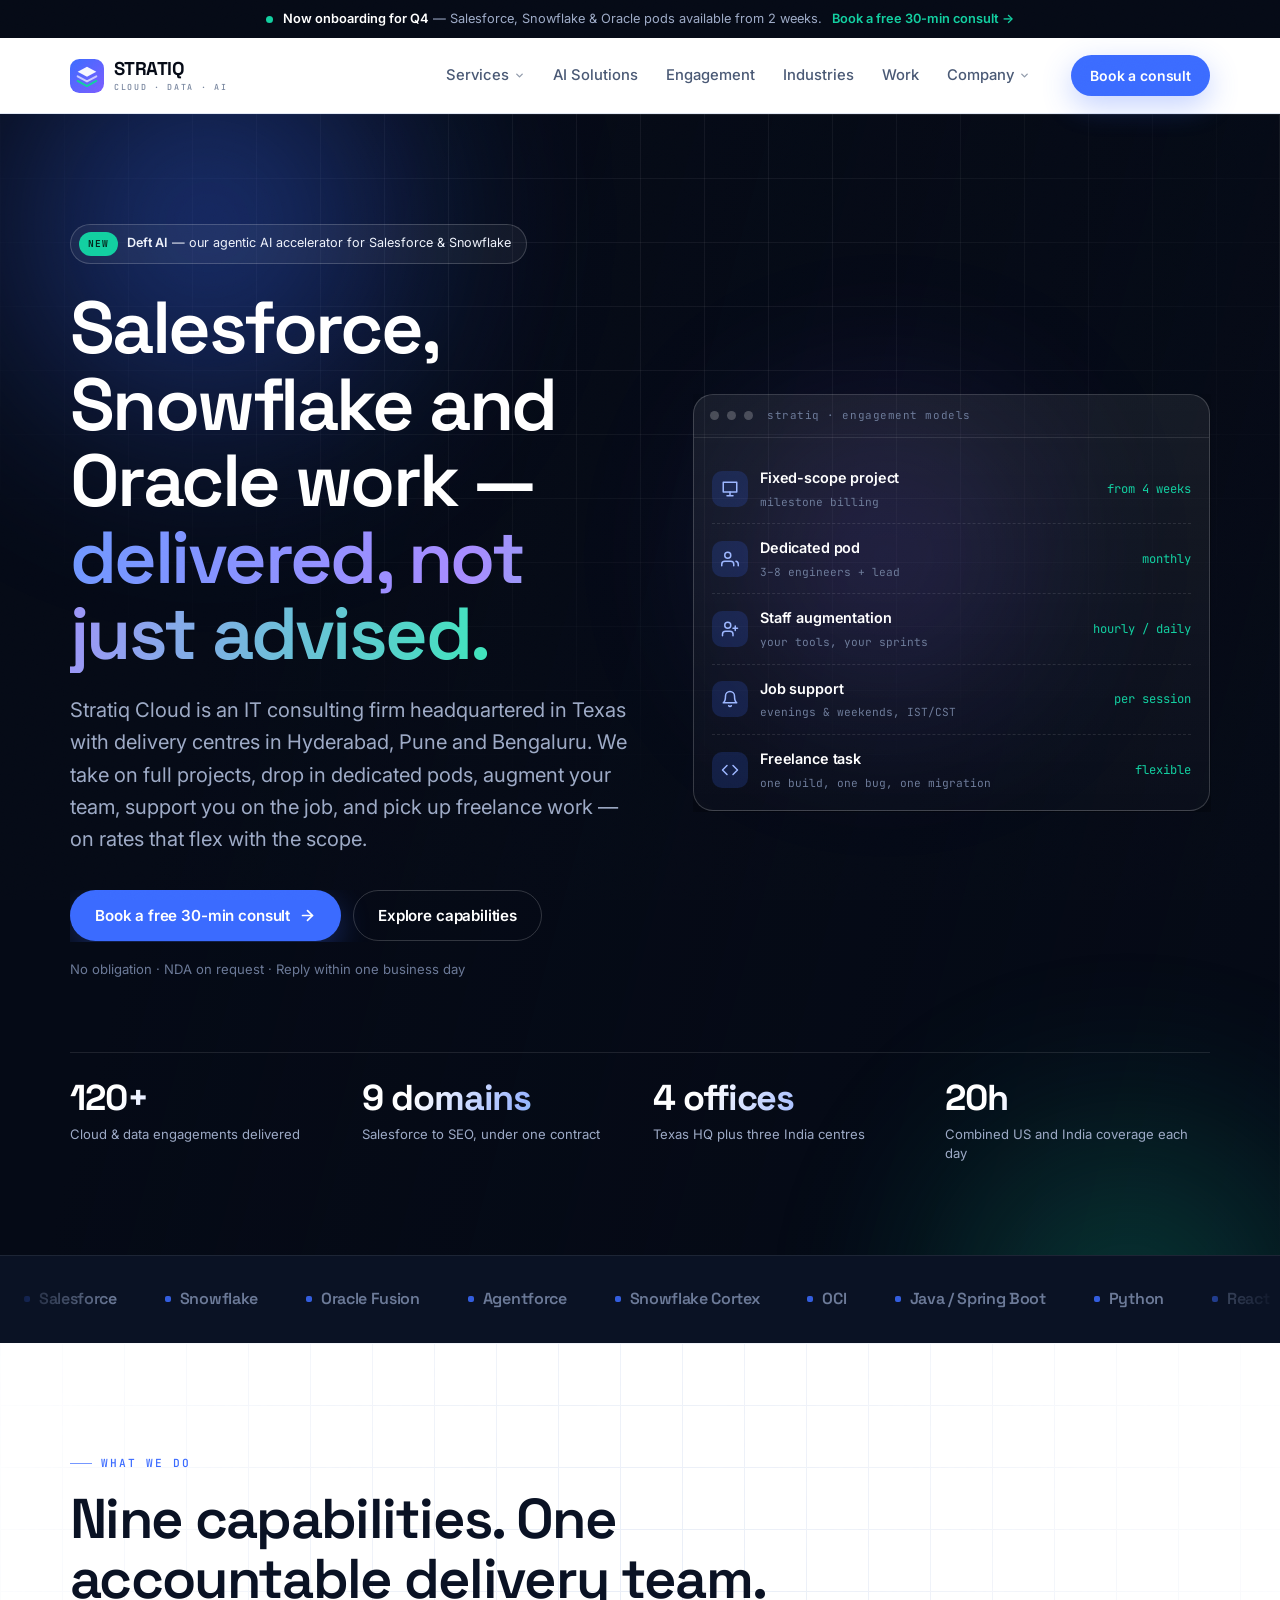
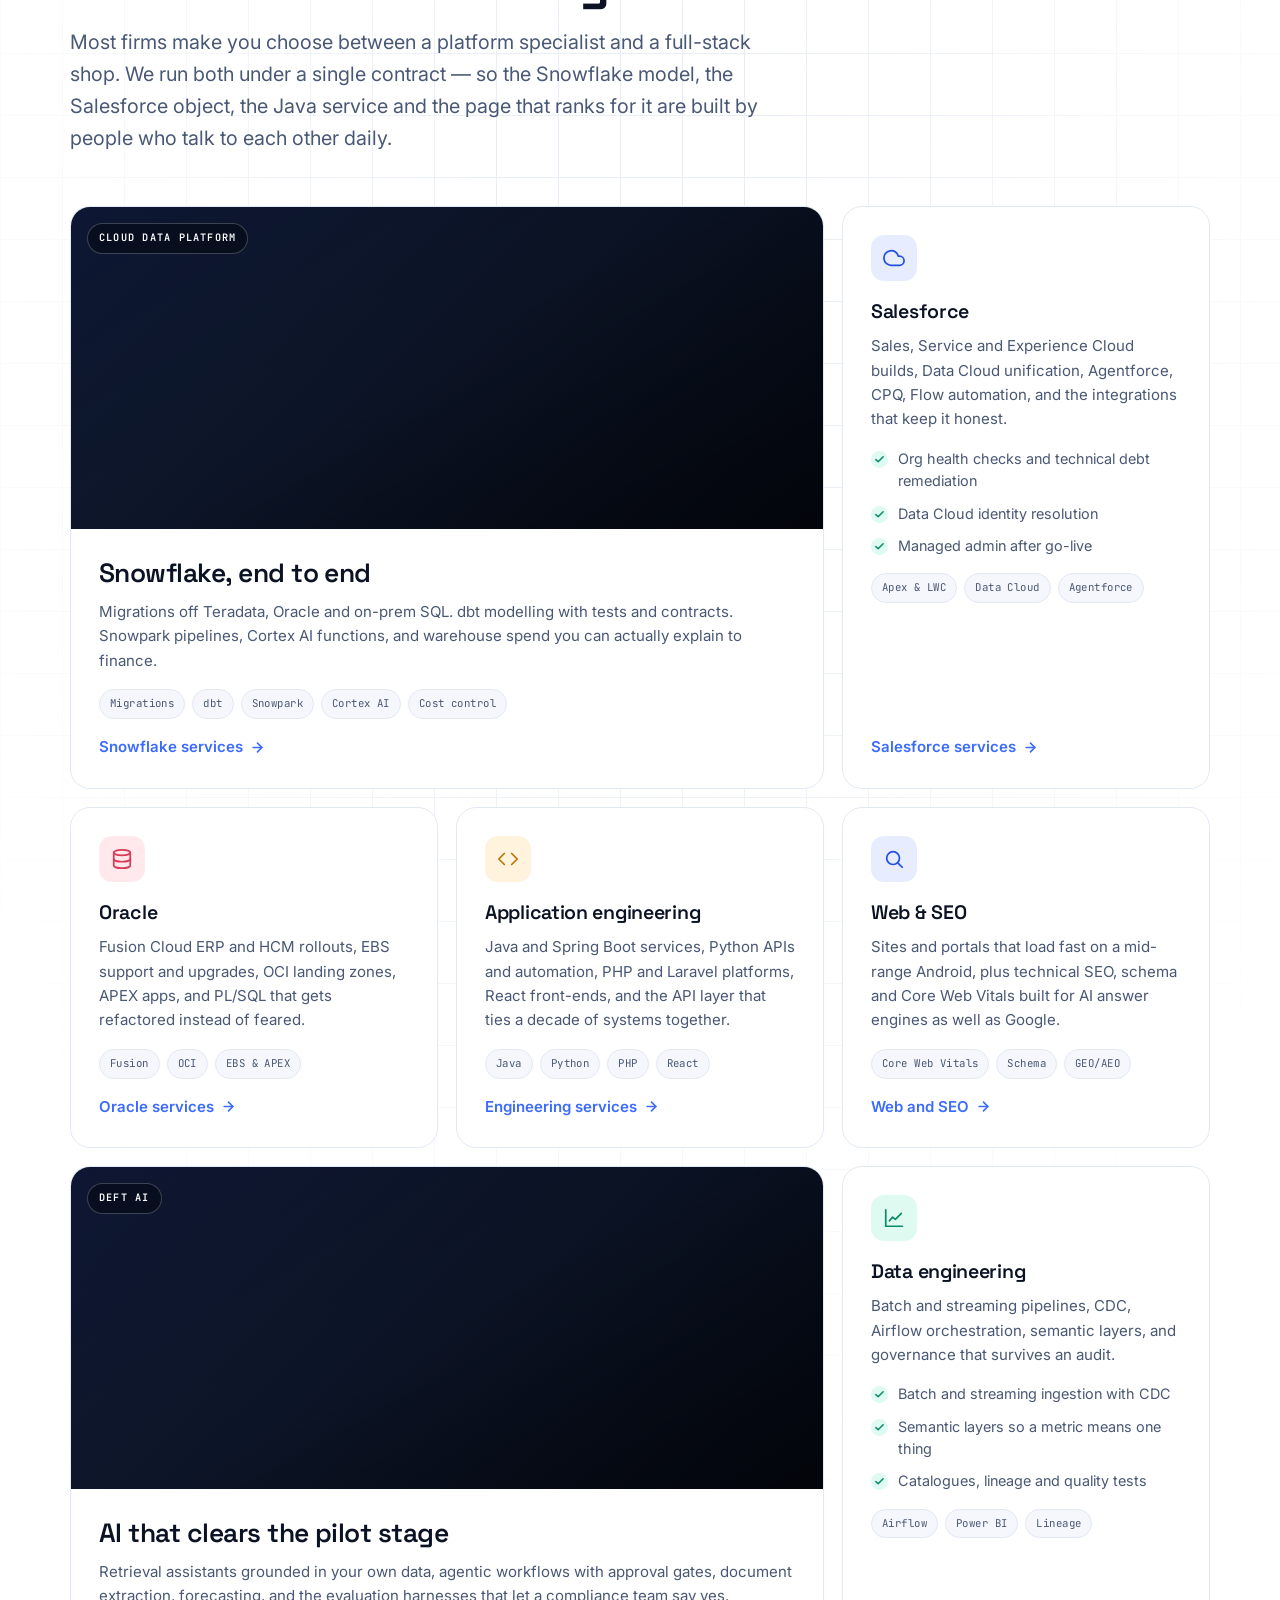
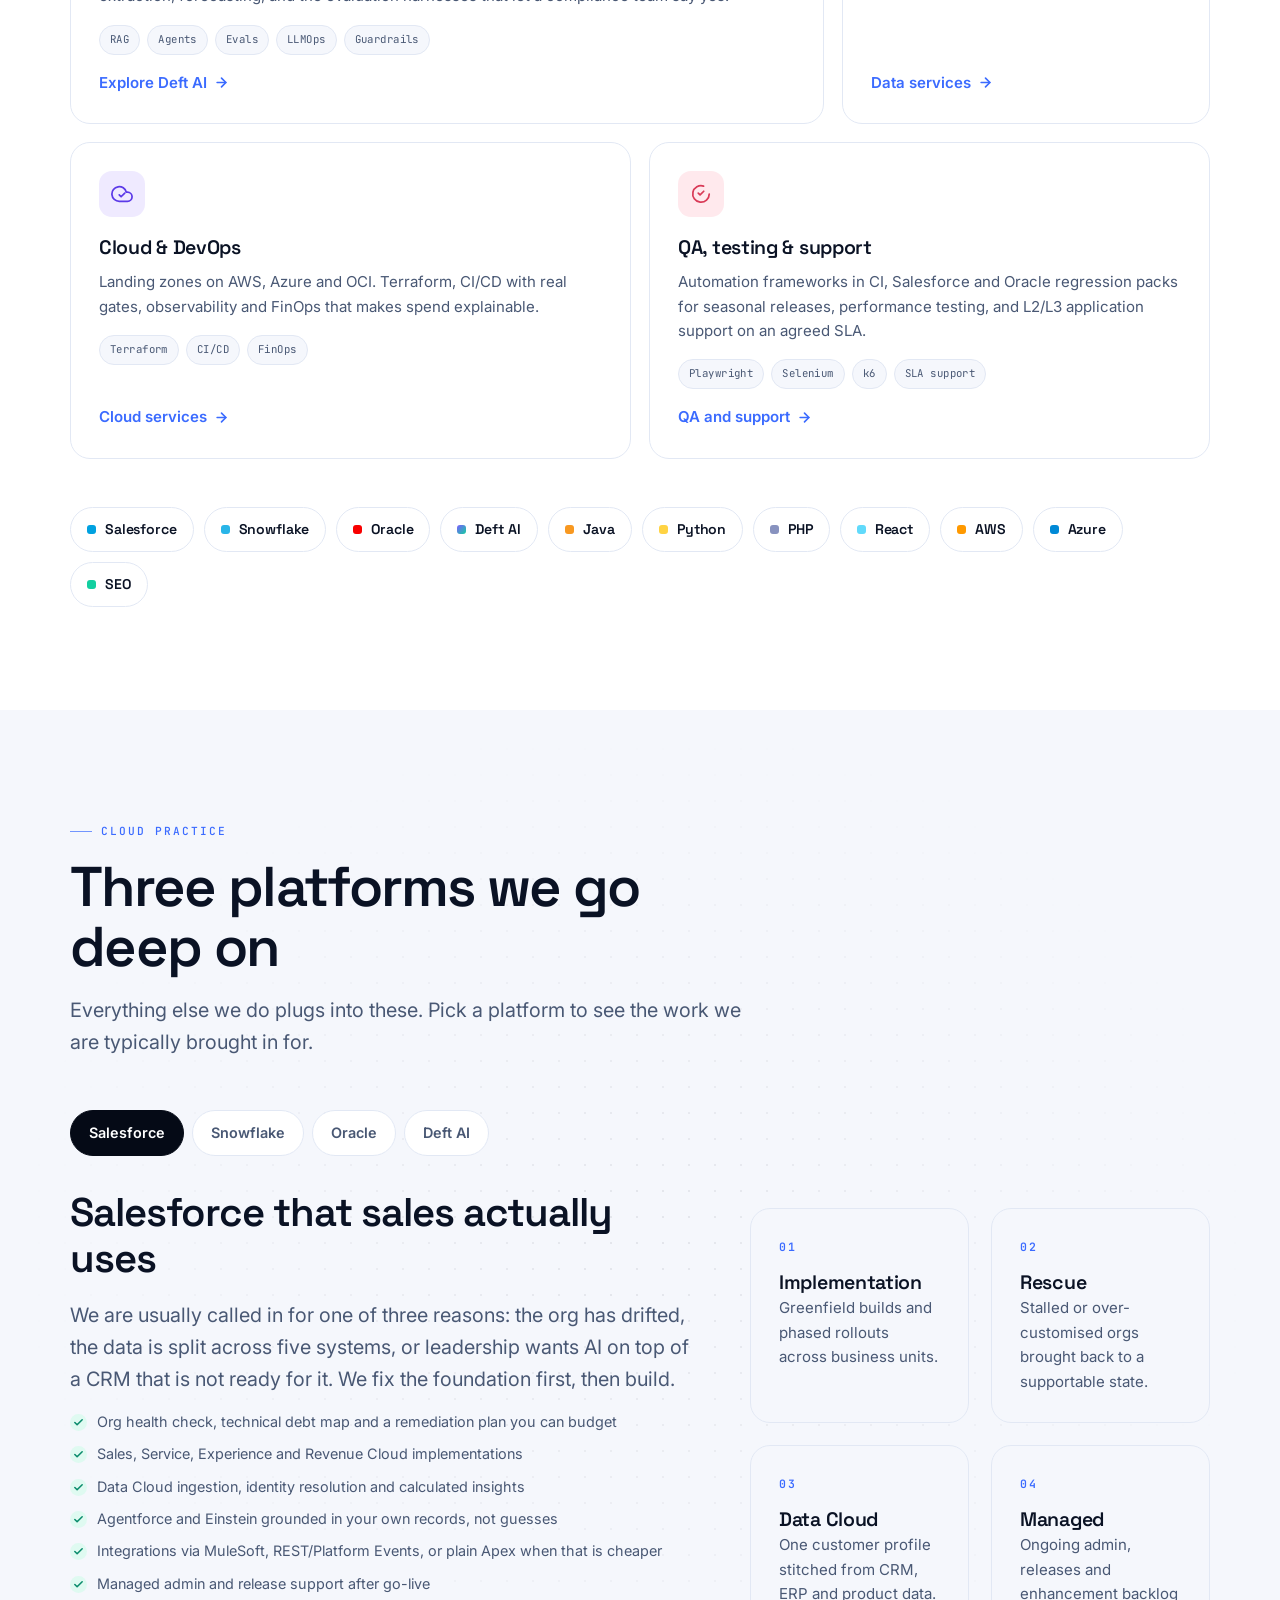
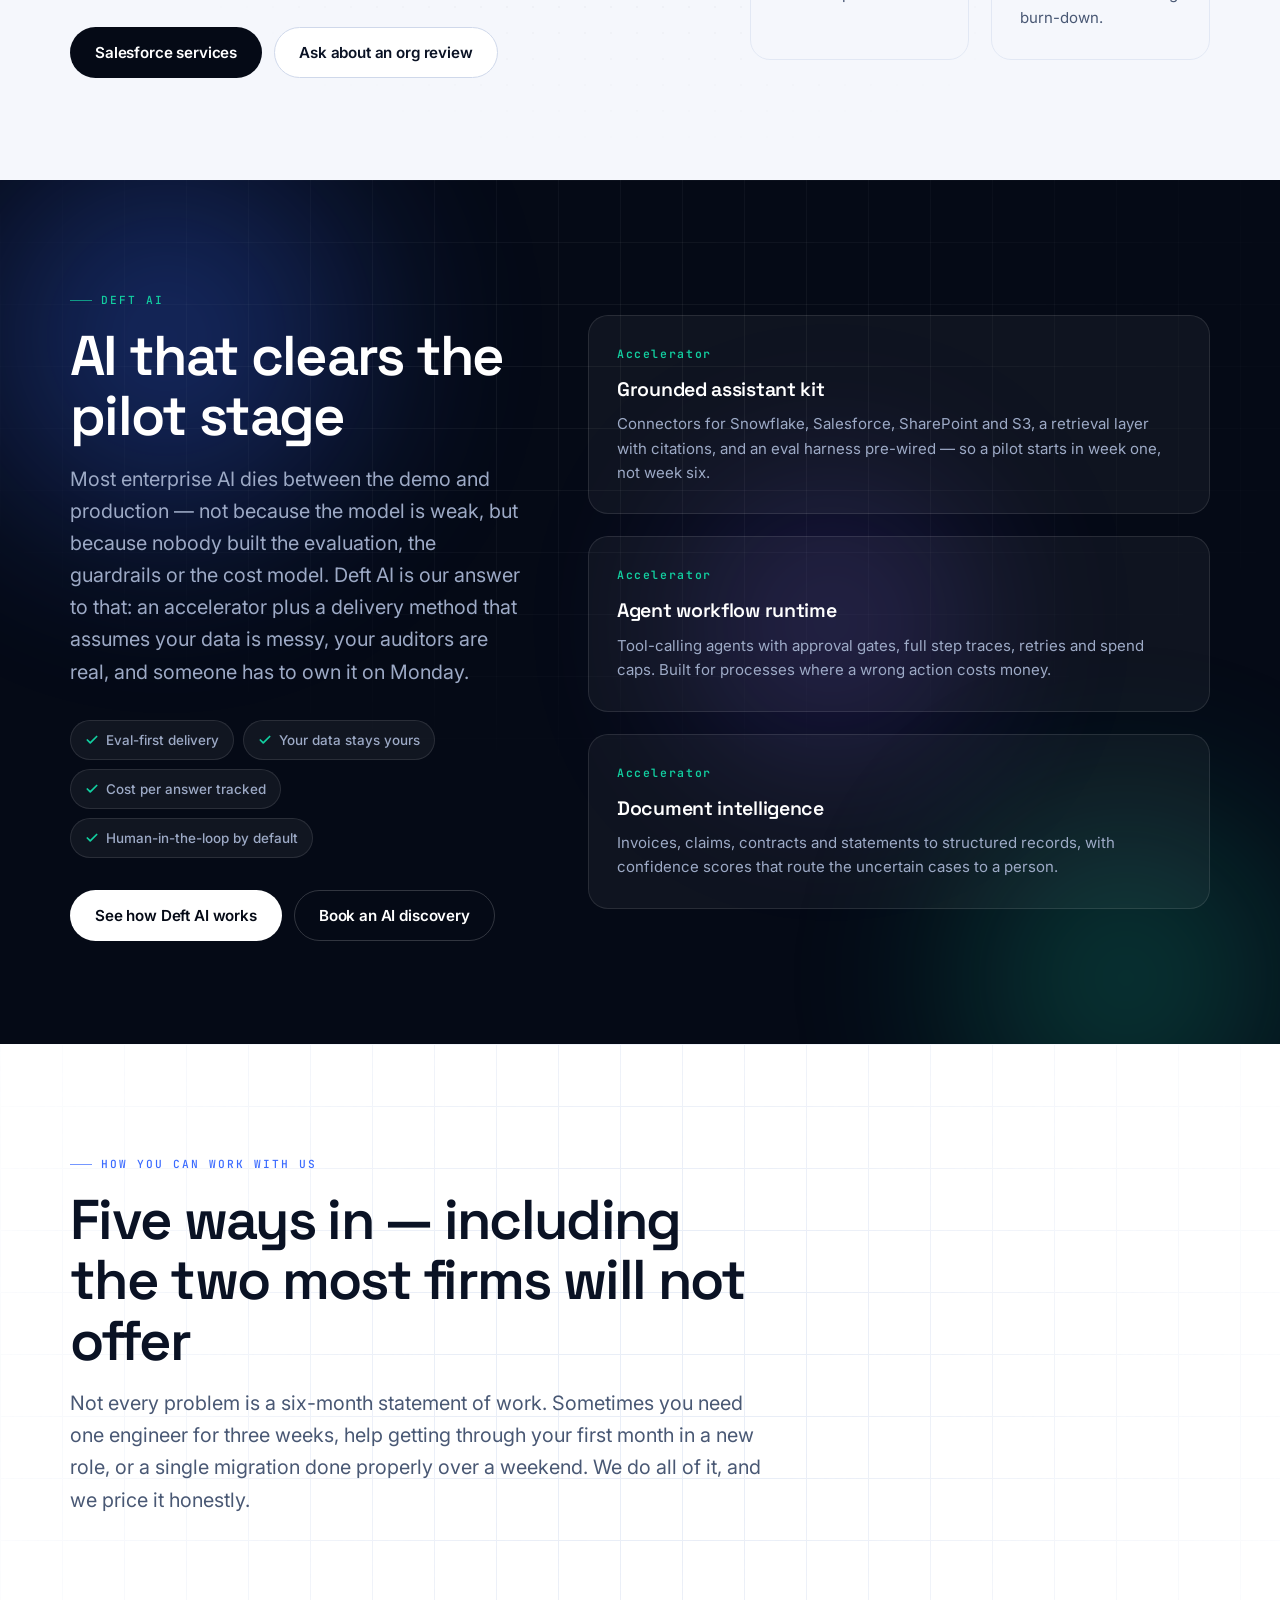
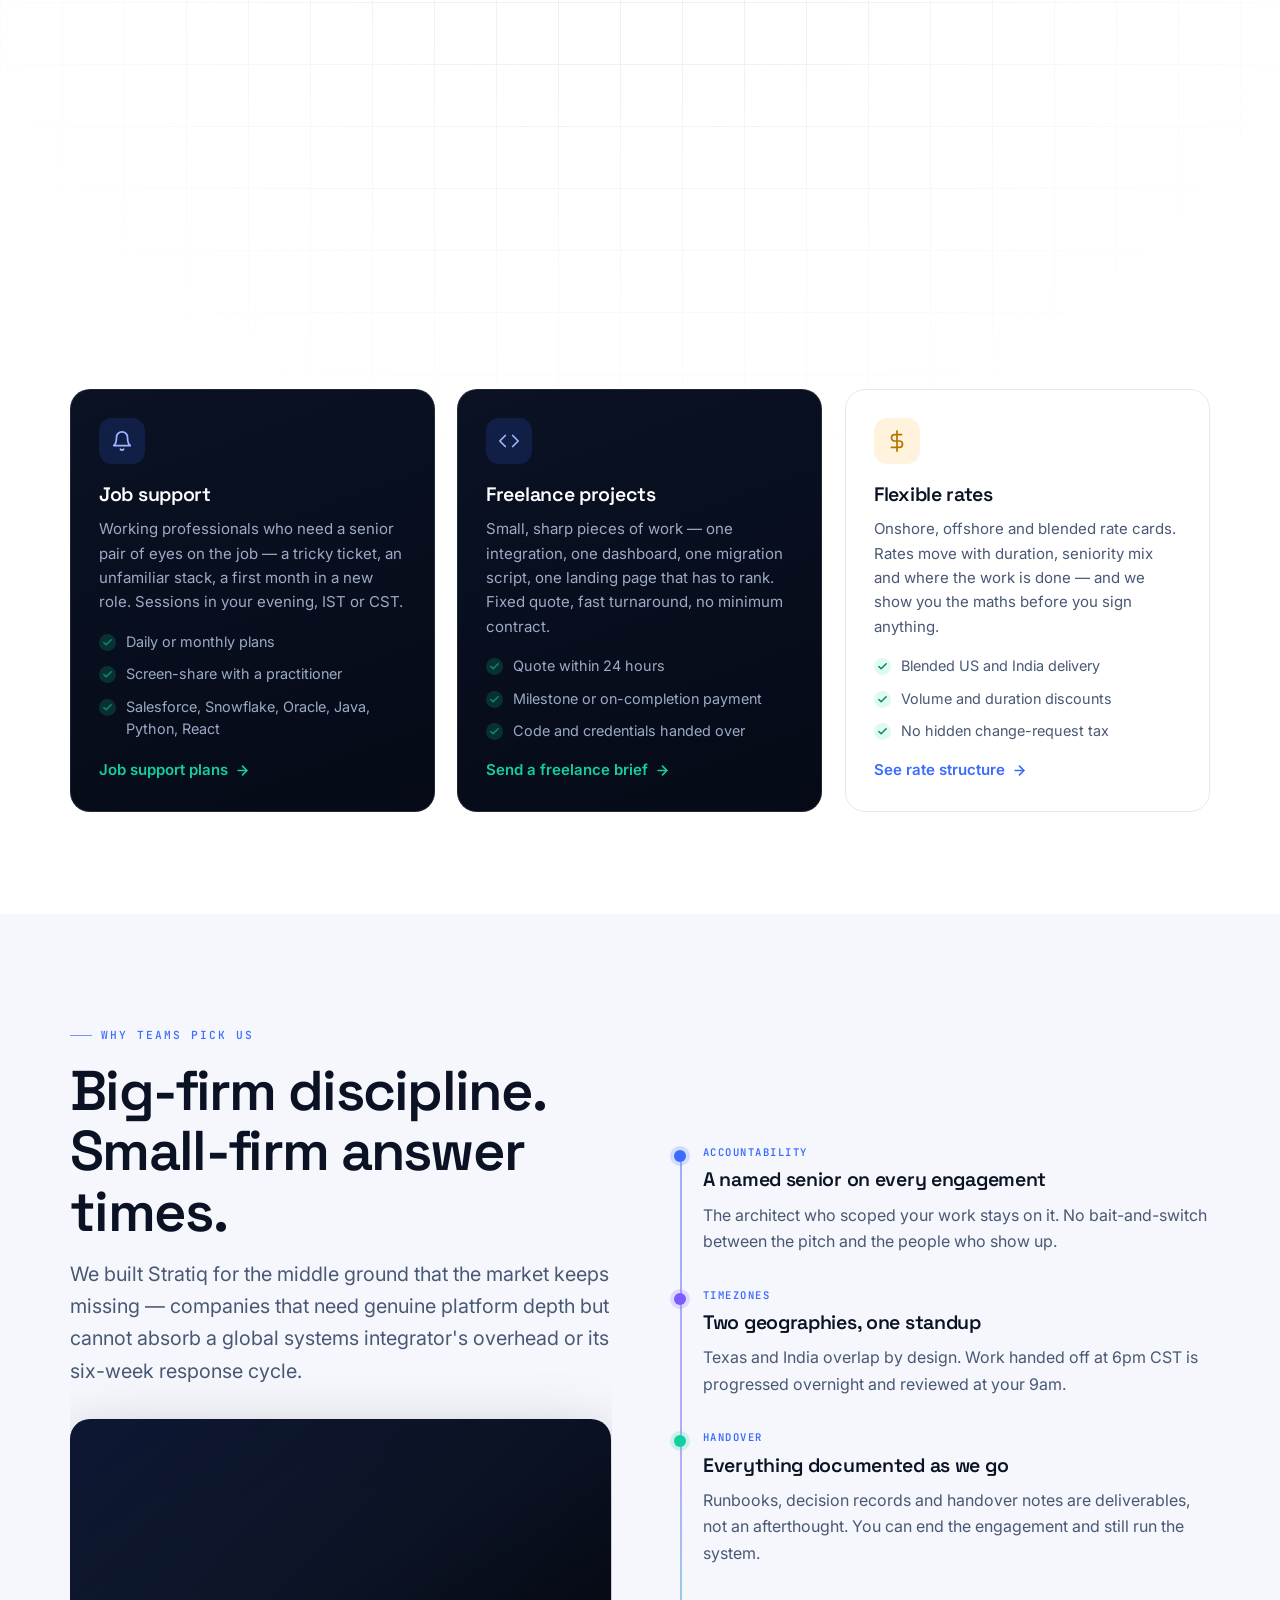
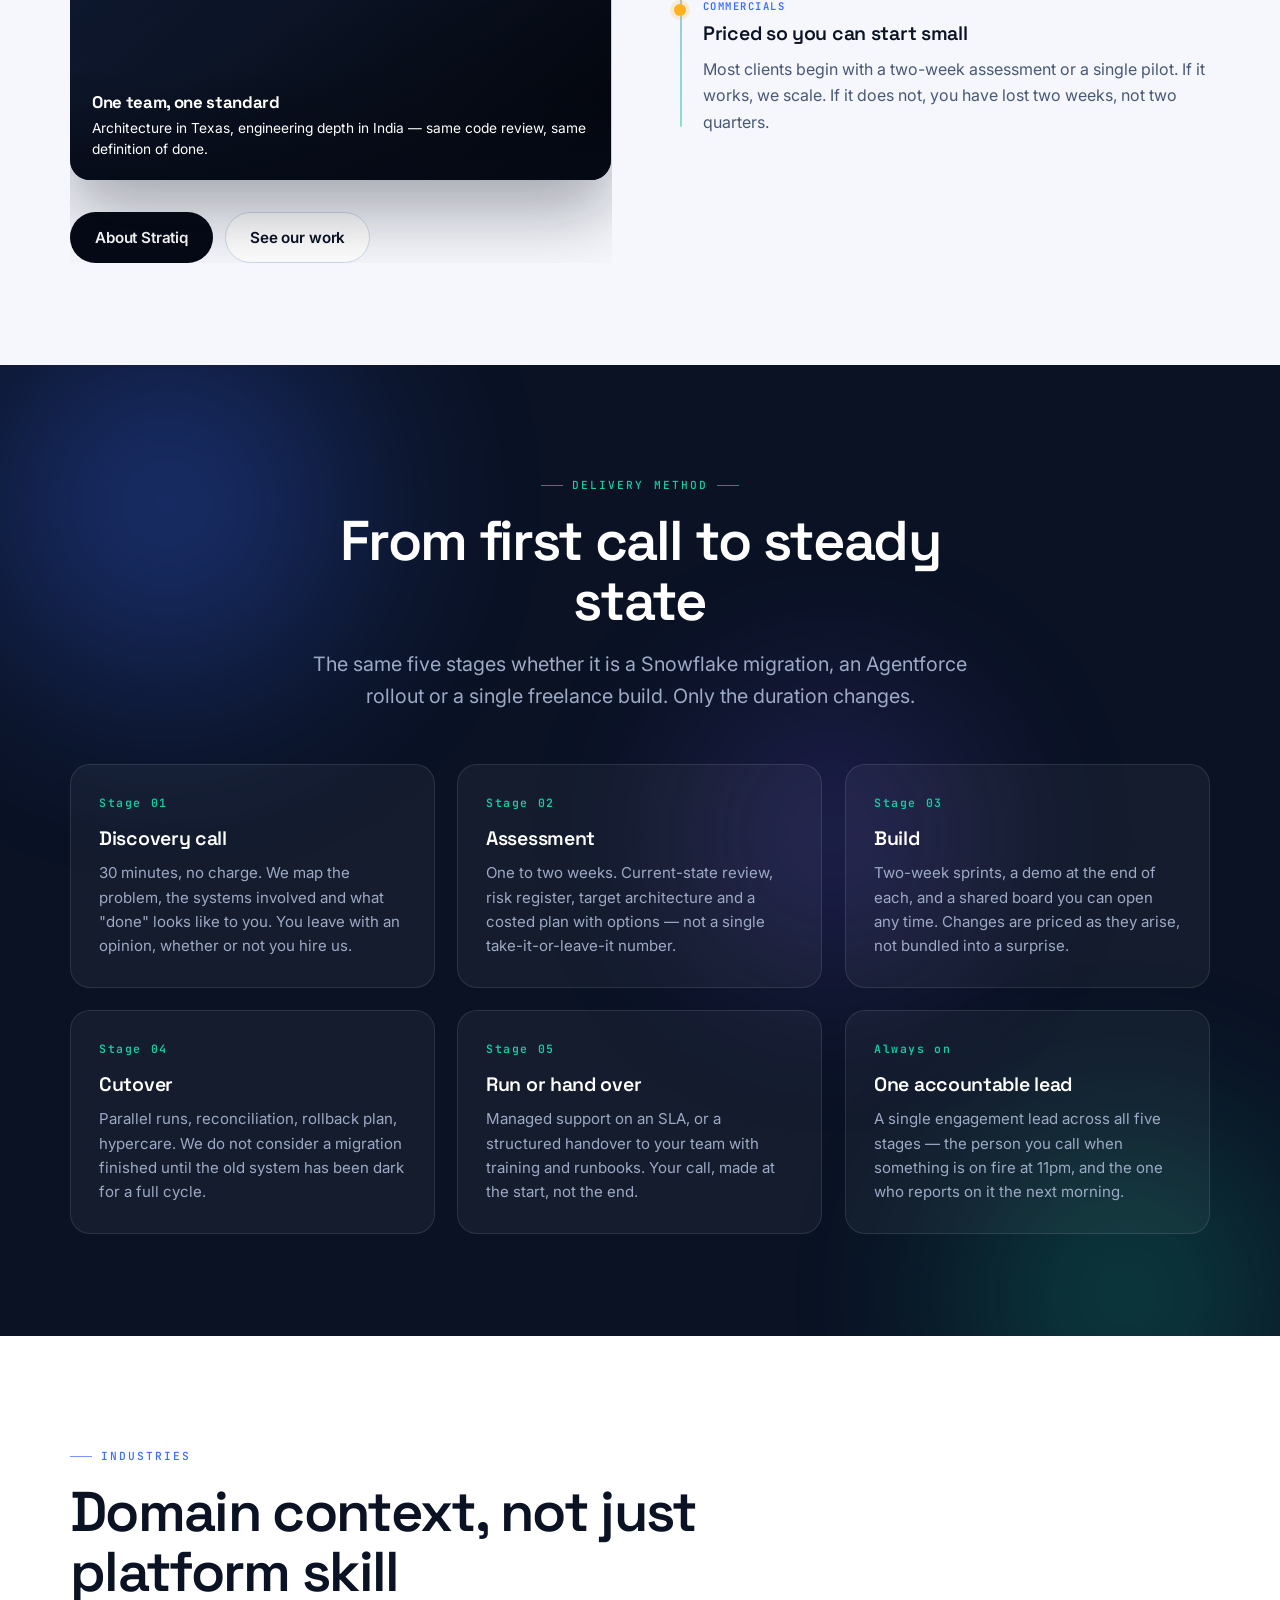
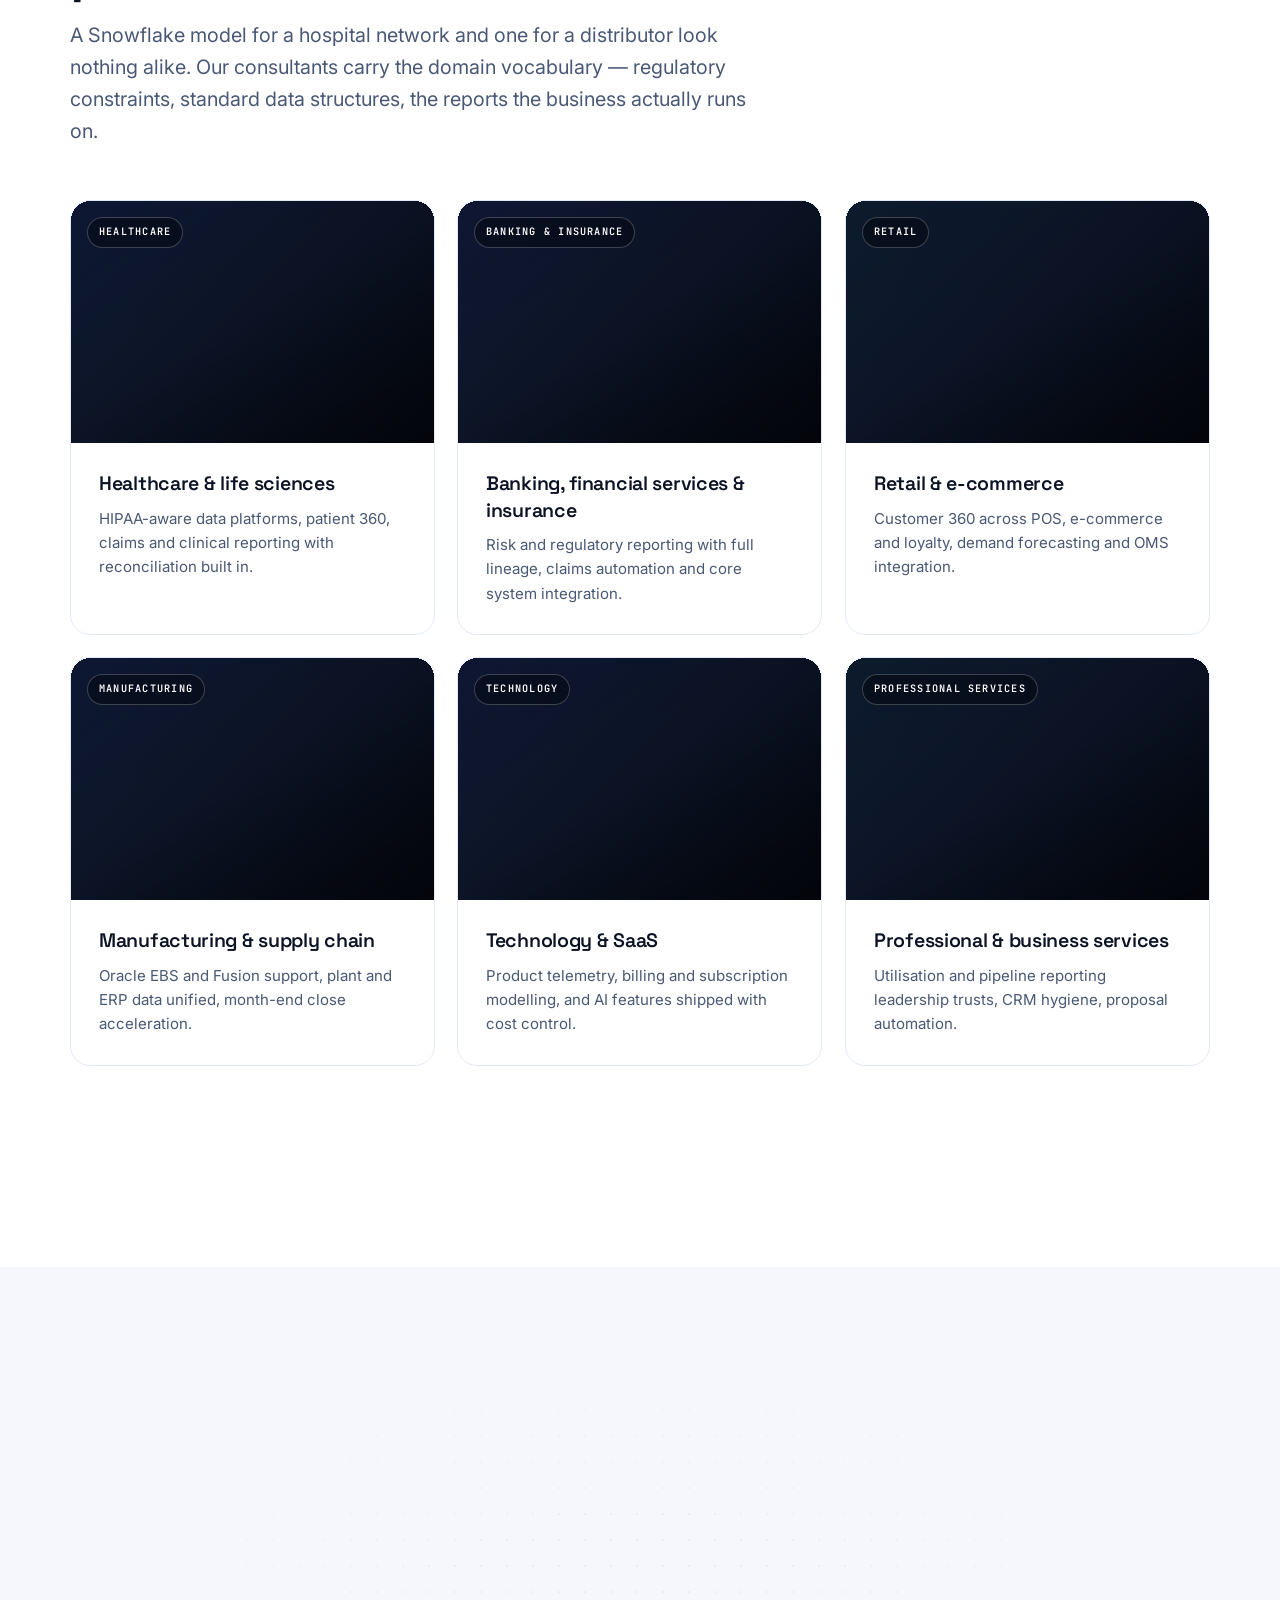
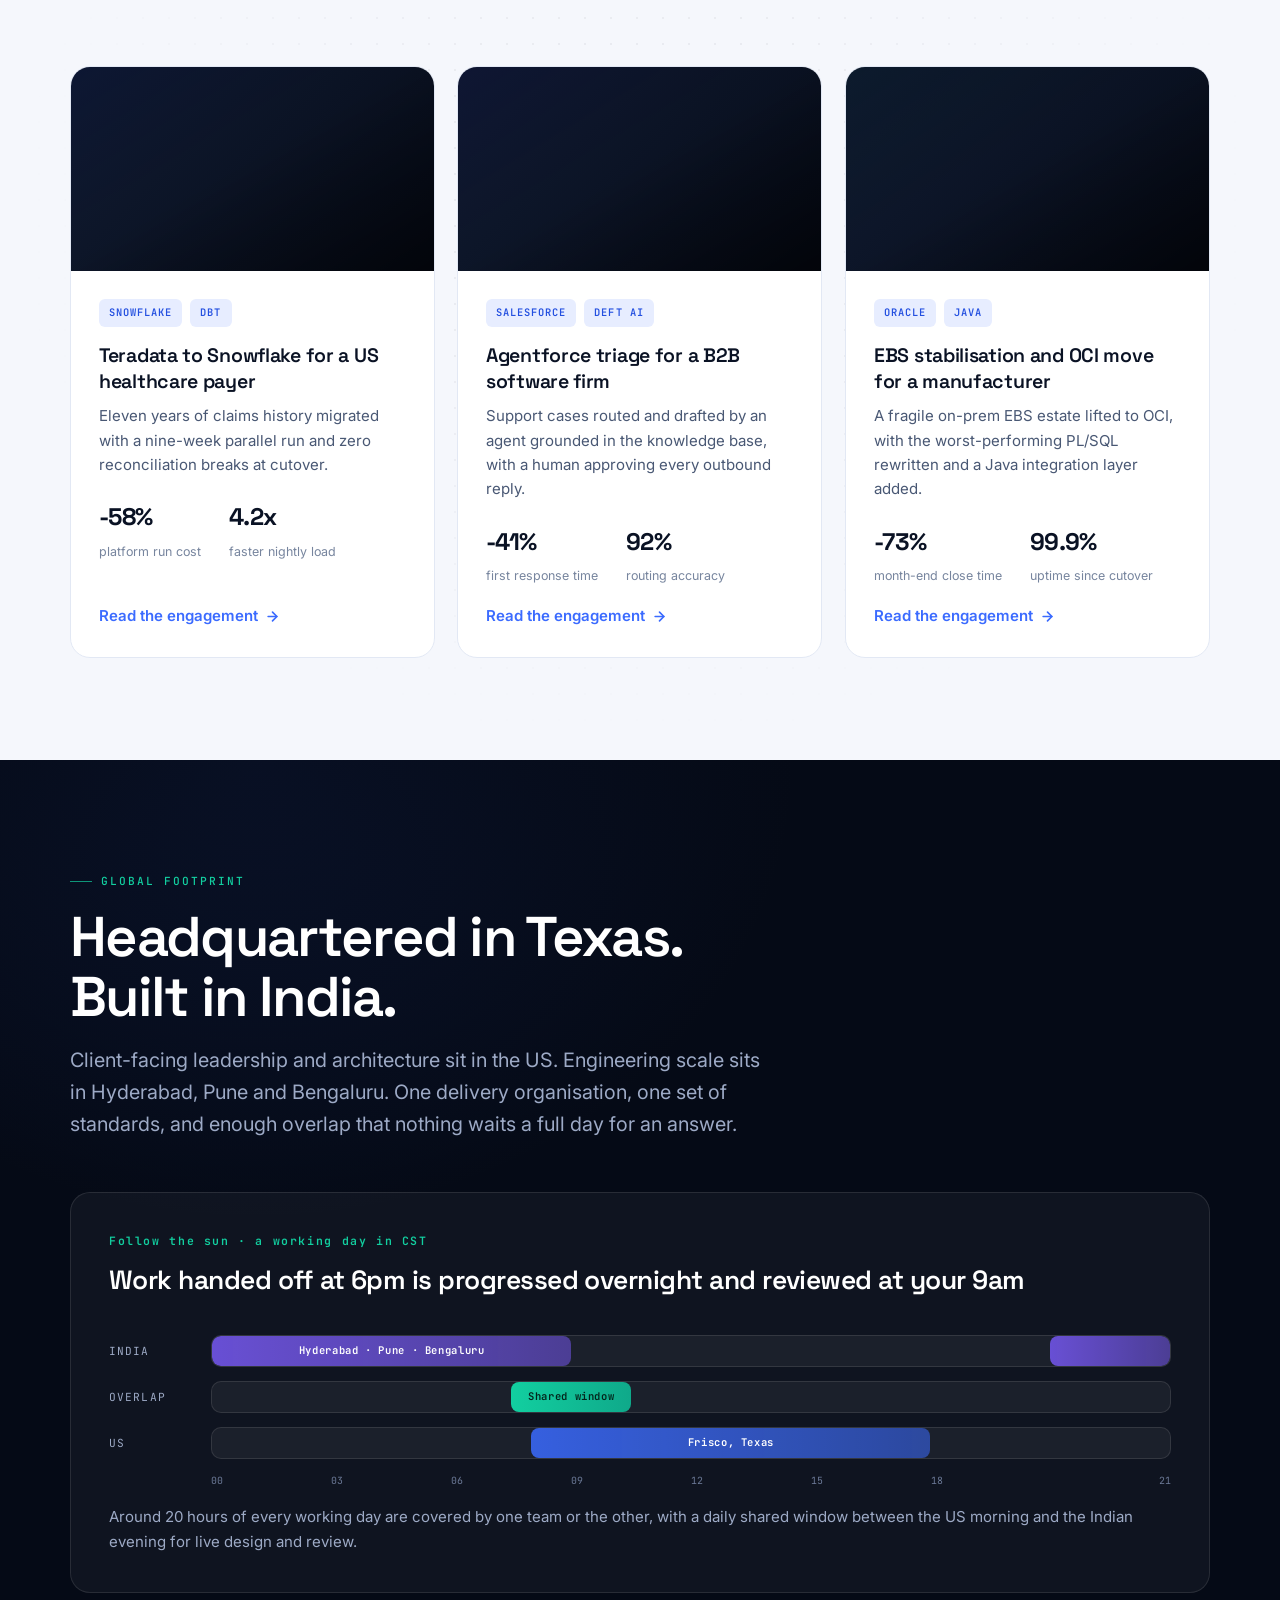
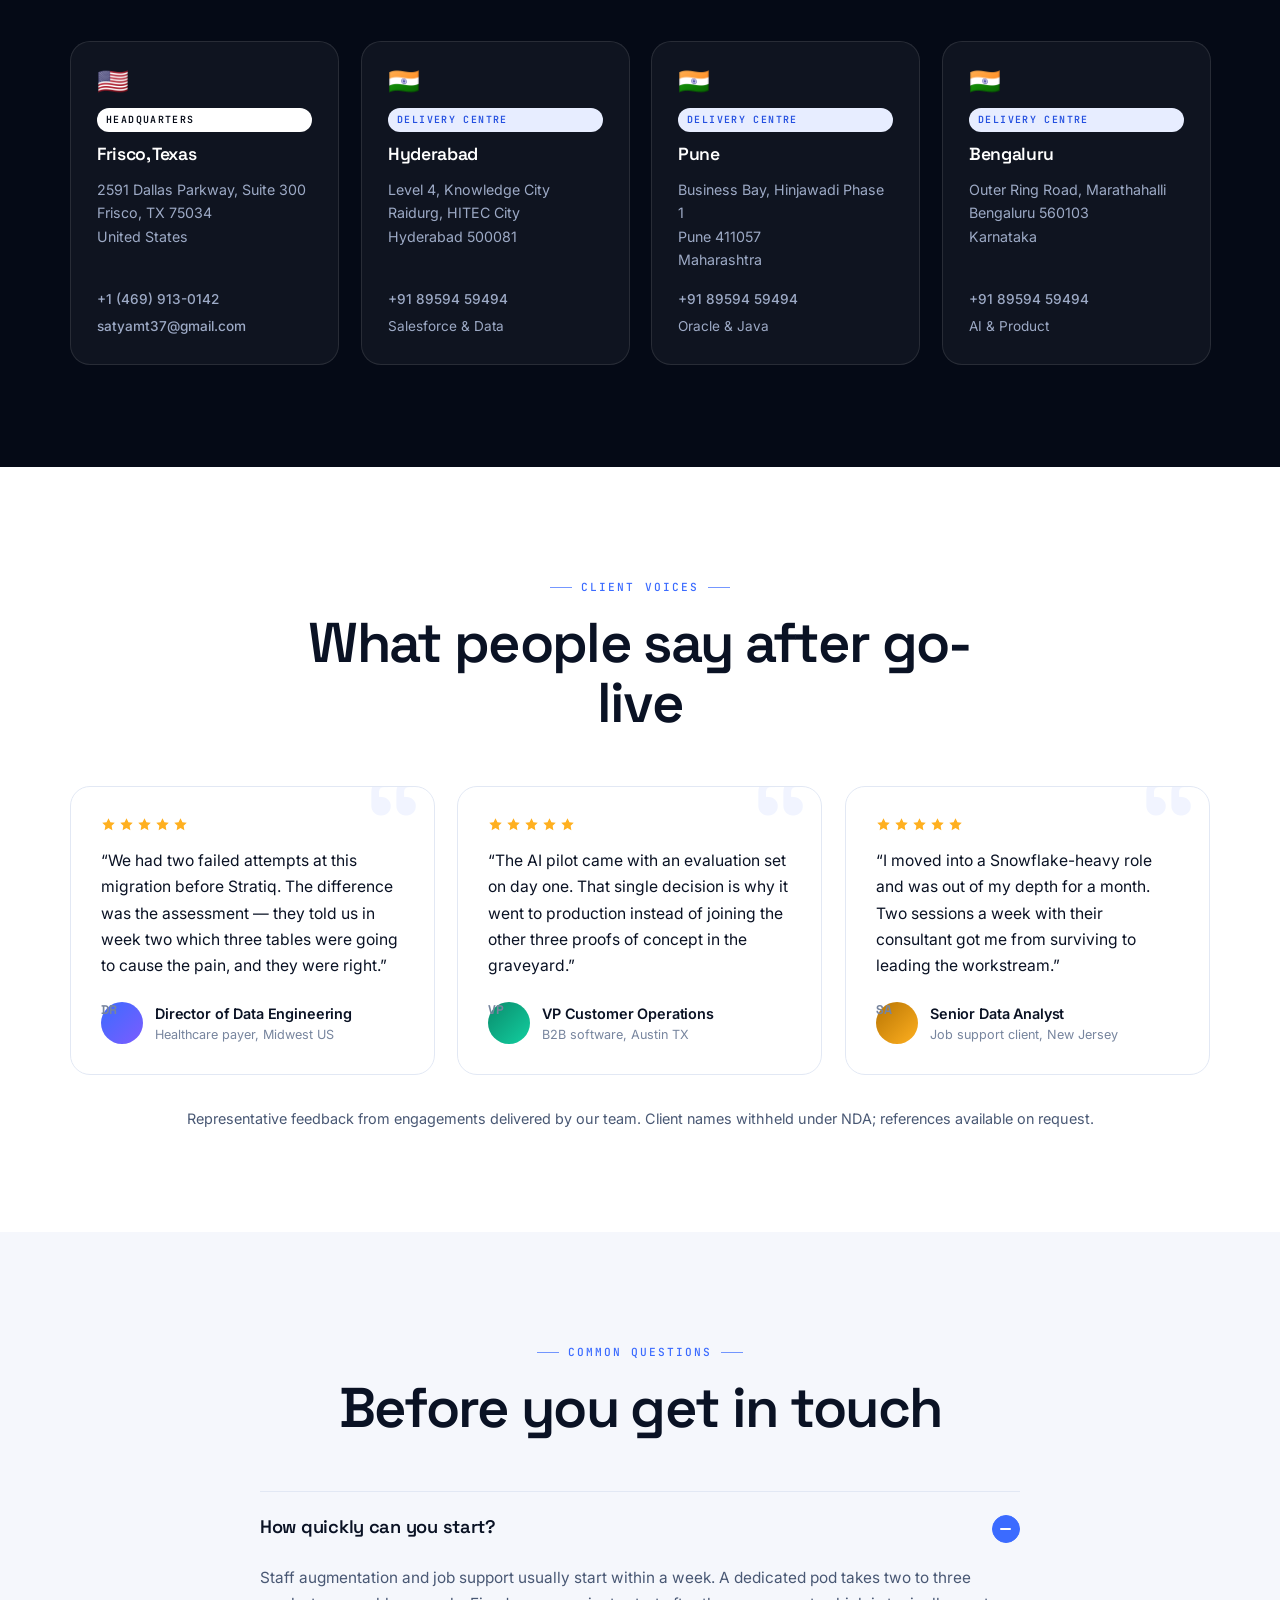
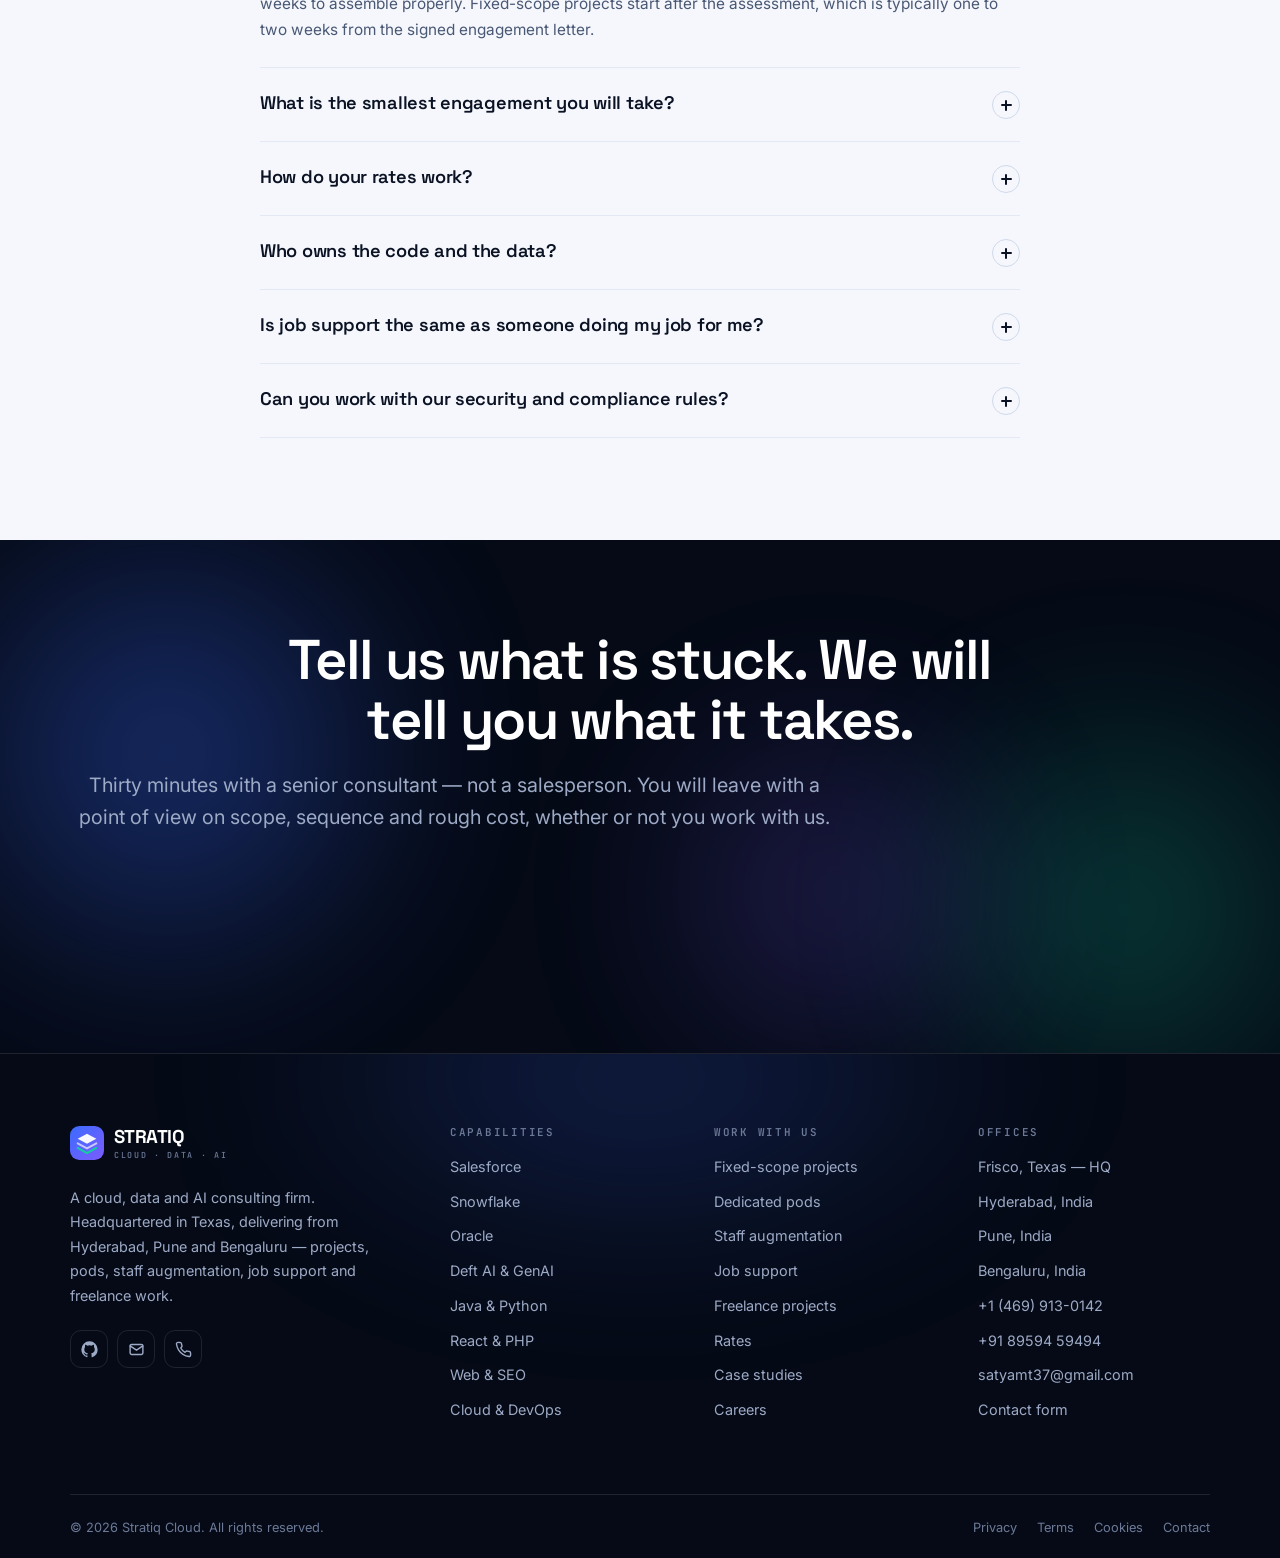
==== commit 5bb8b1a2: "Rich graphics layer and inertial smooth scrolling Photography, layered backgrounds and scroll-driven" ====
--- a/index.html
+++ b/index.html
@@ -8,7 +8,7 @@
 <meta name="theme-color" content="#050A16">
 <meta name="author" content="Stratiq Cloud">
 <meta name="robots" content="index, follow">
-<link rel="canonical" href="https://satyamt37.github.io/Consulting_firm/">
+<link rel="canonical" href="https://satyamt37.github.io/Consulting_firm/index.html">
 
 <link rel="icon" href="assets/img/favicon.svg" type="image/svg+xml">
 <link rel="apple-touch-icon" href="assets/img/favicon.svg">
@@ -18,7 +18,7 @@
 <meta property="og:site_name" content="Stratiq Cloud">
 <meta property="og:title" content="Stratiq Cloud - Salesforce, Snowflake, Oracle and AI consulting">
 <meta property="og:description" content="Stratiq Cloud is an IT consulting firm headquartered in Texas with delivery centres in Hyderabad, Pune and Bengaluru. Salesforce, Snowflake, Oracle, AI, Java, Python, PHP, React and SEO - as projects, pods, staff augmentation, job support or freelance work.">
-<meta property="og:url" content="https://satyamt37.github.io/Consulting_firm/">
+<meta property="og:url" content="https://satyamt37.github.io/Consulting_firm/index.html">
 <meta property="og:image" content="https://satyamt37.github.io/Consulting_firm/assets/img/og.svg">
 <meta property="og:image:width" content="1200">
 <meta property="og:image:height" content="630">
@@ -29,6 +29,8 @@
 
 <link rel="preconnect" href="https://fonts.googleapis.com">
 <link rel="preconnect" href="https://fonts.gstatic.com" crossorigin>
+<link rel="preconnect" href="https://images.unsplash.com" crossorigin>
+<link rel="dns-prefetch" href="https://cdn.jsdelivr.net">
 <link href="https://fonts.googleapis.com/css2?family=Space+Grotesk:wght@500;600;700&family=Inter:wght@400;500;600&family=JetBrains+Mono:wght@400;500;600&display=swap" rel="stylesheet">
 <link rel="stylesheet" href="assets/css/style.css">
 
@@ -62,6 +64,10 @@
 <body>
 
 <a class="skip" href="#main">Skip to content</a>
+
+<!-- scroll progress + film grain -->
+<div class="progress" aria-hidden="true"><div class="progress__bar"></div></div>
+<div class="grain" aria-hidden="true"></div>
 
 <!-- ====================== ANNOUNCEMENT ====================== -->
 <div class="announce">
@@ -190,26 +196,30 @@
 <main id="main">
 <!-- ============================ HERO ============================ -->
 <section class="hero">
+  <div class="hero__photo" aria-hidden="true">
+    <img src="https://images.unsplash.com/photo-1573164713988-8665fc963095?w=1920&q=70&auto=format&fit=crop"
+         alt="" loading="eager" fetchpriority="high" decoding="async" width="1920" height="1080">
+  </div>
   <div class="hero__bg" aria-hidden="true">
     <div class="hero__grid"></div>
-    <div class="hero__glow hero__glow--a"></div>
-    <div class="hero__glow hero__glow--b"></div>
-    <div class="hero__glow hero__glow--c"></div>
+    <div class="hero__glow hero__glow--a par" data-par="0.18"></div>
+    <div class="hero__glow hero__glow--b par" data-par="-0.14"></div>
+    <div class="hero__glow hero__glow--c par" data-par="0.1"></div>
   </div>
 
   <div class="wrap hero__in">
     <div class="hero__cols">
       <div>
-        <span class="hero__badge">
+        <span class="hero__badge" data-reveal="up">
           <span class="chip-mini">New</span>
           <span><b>Deft AI</b> — our agentic AI accelerator for Salesforce &amp; Snowflake</span>
         </span>
 
-        <h1 class="h-xxl">Salesforce, Snowflake and Oracle work — <span class="grad">delivered, not just advised.</span></h1>
-
-        <p class="hero__lede">Stratiq Cloud is an IT consulting firm headquartered in Texas with delivery centres in Hyderabad, Pune and Bengaluru. We take on full projects, drop in dedicated pods, augment your team, support you on the job, and pick up freelance work — on rates that flex with the scope.</p>
-
-        <div class="btn-row hero__cta">
+        <h1 class="h-xxl" data-reveal="up">Salesforce, Snowflake and Oracle work — <span class="grad">delivered, not just advised.</span></h1>
+
+        <p class="hero__lede" data-reveal="up">Stratiq Cloud is an IT consulting firm headquartered in Texas with delivery centres in Hyderabad, Pune and Bengaluru. We take on full projects, drop in dedicated pods, augment your team, support you on the job, and pick up freelance work — on rates that flex with the scope.</p>
+
+        <div class="btn-row hero__cta" data-reveal="up">
           <a class="btn btn--primary" href="contact.html">
             Book a free 30-min consult
             <svg viewBox="0 0 24 24" fill="none" stroke="currentColor" stroke-width="2.4" stroke-linecap="round" stroke-linejoin="round" aria-hidden="true"><line x1="5" y1="12" x2="19" y2="12"/><polyline points="12 5 19 12 12 19"/></svg>
@@ -217,11 +227,11 @@
           <a class="btn btn--ghost-inv" href="services.html">Explore capabilities</a>
         </div>
 
-        <p class="hero__note">No obligation &middot; NDA on request &middot; Reply within one business day</p>
+        <p class="hero__note" data-reveal="up">No obligation &middot; NDA on request &middot; Reply within one business day</p>
       </div>
 
       <!-- engagement console -->
-      <div class="console" aria-label="How teams engage Stratiq Cloud">
+      <div class="console par" data-par="-0.06" data-reveal="scale" aria-label="How teams engage Stratiq Cloud">
         <div class="console__bar">
           <span class="console__dot"></span><span class="console__dot"></span><span class="console__dot"></span>
           <span class="console__ttl">stratiq · engagement models</span>
@@ -229,42 +239,27 @@
         <div class="console__body">
           <div class="crow">
             <span class="crow__ic" aria-hidden="true"><svg viewBox="0 0 24 24" fill="none" stroke="currentColor" stroke-width="2" stroke-linecap="round" stroke-linejoin="round"><path d="M3 3h18v13H3z"/><path d="M8 21h8M12 16v5"/></svg></span>
-            <span class="crow__main">
-              <span class="crow__t">Fixed-scope project</span>
-              <span class="crow__d">milestone billing</span>
-            </span>
+            <span class="crow__main"><span class="crow__t">Fixed-scope project</span><span class="crow__d">milestone billing</span></span>
             <span class="crow__v">from 4 weeks</span>
           </div>
           <div class="crow">
             <span class="crow__ic" aria-hidden="true"><svg viewBox="0 0 24 24" fill="none" stroke="currentColor" stroke-width="2" stroke-linecap="round" stroke-linejoin="round"><path d="M17 21v-2a4 4 0 0 0-4-4H5a4 4 0 0 0-4 4v2"/><circle cx="9" cy="7" r="4"/><path d="M23 21v-2a4 4 0 0 0-3-3.87"/></svg></span>
-            <span class="crow__main">
-              <span class="crow__t">Dedicated pod</span>
-              <span class="crow__d">3–8 engineers + lead</span>
-            </span>
+            <span class="crow__main"><span class="crow__t">Dedicated pod</span><span class="crow__d">3–8 engineers + lead</span></span>
             <span class="crow__v">monthly</span>
           </div>
           <div class="crow">
             <span class="crow__ic" aria-hidden="true"><svg viewBox="0 0 24 24" fill="none" stroke="currentColor" stroke-width="2" stroke-linecap="round" stroke-linejoin="round"><path d="M16 21v-2a4 4 0 0 0-4-4H6a4 4 0 0 0-4 4v2"/><circle cx="9" cy="7" r="4"/><line x1="19" y1="8" x2="19" y2="14"/><line x1="22" y1="11" x2="16" y2="11"/></svg></span>
-            <span class="crow__main">
-              <span class="crow__t">Staff augmentation</span>
-              <span class="crow__d">your tools, your sprints</span>
-            </span>
+            <span class="crow__main"><span class="crow__t">Staff augmentation</span><span class="crow__d">your tools, your sprints</span></span>
             <span class="crow__v">hourly / daily</span>
           </div>
           <div class="crow">
             <span class="crow__ic" aria-hidden="true"><svg viewBox="0 0 24 24" fill="none" stroke="currentColor" stroke-width="2" stroke-linecap="round" stroke-linejoin="round"><path d="M18 8A6 6 0 0 0 6 8c0 7-3 9-3 9h18s-3-2-3-9"/><path d="M13.7 21a2 2 0 0 1-3.4 0"/></svg></span>
-            <span class="crow__main">
-              <span class="crow__t">Job support</span>
-              <span class="crow__d">evenings &amp; weekends, IST/CST</span>
-            </span>
+            <span class="crow__main"><span class="crow__t">Job support</span><span class="crow__d">evenings &amp; weekends, IST/CST</span></span>
             <span class="crow__v">per session</span>
           </div>
           <div class="crow">
             <span class="crow__ic" aria-hidden="true"><svg viewBox="0 0 24 24" fill="none" stroke="currentColor" stroke-width="2" stroke-linecap="round" stroke-linejoin="round"><polyline points="16 18 22 12 16 6"/><polyline points="8 6 2 12 8 18"/></svg></span>
-            <span class="crow__main">
-              <span class="crow__t">Freelance task</span>
-              <span class="crow__d">one build, one bug, one migration</span>
-            </span>
+            <span class="crow__main"><span class="crow__t">Freelance task</span><span class="crow__d">one build, one bug, one migration</span></span>
             <span class="crow__v">flexible</span>
           </div>
         </div>
@@ -272,16 +267,16 @@
     </div>
 
     <div class="hero__strip">
-      <div class="hero__stat"><b><span data-count="120" data-suffix="+">120+</span></b><span>Cloud &amp; data engagements delivered</span></div>
-      <div class="hero__stat"><b><span data-count="9" data-suffix=" domains">9 domains</span></b><span>Salesforce to SEO, under one contract</span></div>
-      <div class="hero__stat"><b><span data-count="4" data-suffix=" offices">4 offices</span></b><span>Texas HQ plus three India centres</span></div>
-      <div class="hero__stat"><b><span data-count="16" data-suffix="h">16h</span></b><span>Overlap across US and IST working days</span></div>
+      <div class="hero__stat" data-reveal="up"><b class="grad-num"><span data-count="120" data-suffix="+">120+</span></b><span>Cloud &amp; data engagements delivered</span></div>
+      <div class="hero__stat" data-reveal="up"><b class="grad-num"><span data-count="9" data-suffix=" domains">9 domains</span></b><span>Salesforce to SEO, under one contract</span></div>
+      <div class="hero__stat" data-reveal="up"><b class="grad-num"><span data-count="4" data-suffix=" offices">4 offices</span></b><span>Texas HQ plus three India centres</span></div>
+      <div class="hero__stat" data-reveal="up"><b class="grad-num"><span data-count="20" data-suffix="h">20h</span></b><span>Combined US and India coverage each day</span></div>
     </div>
   </div>
 </section>
 
 <!-- ============================ MARQUEE ============================ -->
-<section class="section--ink2" style="padding-block:10px;border-top:1px solid rgba(255,255,255,.08)">
+<section class="section--ink2" style="padding-block:12px;border-top:1px solid rgba(255,255,255,.08)">
   <div class="marquee">
     <div class="marquee__track">
       <span class="marquee__item"><i></i>Salesforce</span>
@@ -299,7 +294,6 @@
       <span class="marquee__item"><i></i>AWS</span>
       <span class="marquee__item"><i></i>Azure</span>
       <span class="marquee__item"><i></i>Technical SEO</span>
-      <!-- duplicate set keeps the loop seamless -->
       <span class="marquee__item" aria-hidden="true"><i></i>Salesforce</span>
       <span class="marquee__item" aria-hidden="true"><i></i>Snowflake</span>
       <span class="marquee__item" aria-hidden="true"><i></i>Oracle Fusion</span>
@@ -319,34 +313,43 @@
   </div>
 </section>
 
-<!-- ============================ CAPABILITIES ============================ -->
-<section class="section" id="capabilities">
+<!-- ============================ CAPABILITIES (BENTO) ============================ -->
+<section class="section has-bg" id="capabilities">
+  <div class="tex-grid tex-grid--light" aria-hidden="true"></div>
   <div class="wrap">
-    <div class="section__head reveal">
+    <div class="section__head" data-reveal="up">
       <span class="eyebrow">What we do</span>
       <h2 class="h-xl">Nine capabilities. One accountable delivery team.</h2>
       <p class="lede mt-16">Most firms make you choose between a platform specialist and a full-stack shop. We run both under a single contract — so the Snowflake model, the Salesforce object, the Java service and the page that ranks for it are built by people who talk to each other daily.</p>
     </div>
 
-    <div class="grid grid--3">
-
-      <article class="card reveal">
+    <div class="bento">
+
+      <!-- big tile with photo -->
+      <article class="card card--media card--glow bento__a" data-reveal="up">
+        <div class="media media--wide">
+          <img src="https://images.unsplash.com/photo-1558494949-ef010cbdcc31?w=1100&q=70&auto=format&fit=crop"
+               alt="Rows of illuminated data-centre racks" loading="lazy" decoding="async" width="1100" height="619">
+          <span class="media__badge">Cloud data platform</span>
+        </div>
+        <div class="card__body">
+          <h3 class="h-md">Snowflake, end to end</h3>
+          <p>Migrations off Teradata, Oracle and on-prem SQL. dbt modelling with tests and contracts. Snowpark pipelines, Cortex AI functions, and warehouse spend you can actually explain to finance.</p>
+          <div class="tags"><span class="tag">Migrations</span><span class="tag">dbt</span><span class="tag">Snowpark</span><span class="tag">Cortex AI</span><span class="tag">Cost control</span></div>
+          <a class="link" href="services.html#snowflake">Snowflake services <svg viewBox="0 0 24 24" fill="none" stroke="currentColor" stroke-width="2.6" stroke-linecap="round" stroke-linejoin="round" aria-hidden="true"><line x1="5" y1="12" x2="19" y2="12"/><polyline points="12 5 19 12 12 19"/></svg></a>
+        </div>
+      </article>
+
+      <article class="card card--glow spot bento__b" data-reveal="up">
         <span class="card__ic" aria-hidden="true"><svg viewBox="0 0 24 24" fill="none" stroke="currentColor" stroke-width="1.9" stroke-linecap="round" stroke-linejoin="round"><path d="M18 10h-1.26A8 8 0 1 0 9 20h9a5 5 0 0 0 0-10z"/></svg></span>
         <h3 class="h-sm">Salesforce</h3>
         <p>Sales, Service and Experience Cloud builds, Data Cloud unification, Agentforce, CPQ, Flow automation, and the integrations that keep it honest.</p>
+        <ul class="ticks"><li>Org health checks and technical debt remediation</li><li>Data Cloud identity resolution</li><li>Managed admin after go-live</li></ul>
         <div class="tags"><span class="tag">Apex &amp; LWC</span><span class="tag">Data Cloud</span><span class="tag">Agentforce</span></div>
         <a class="link" href="services.html#salesforce">Salesforce services <svg viewBox="0 0 24 24" fill="none" stroke="currentColor" stroke-width="2.6" stroke-linecap="round" stroke-linejoin="round" aria-hidden="true"><line x1="5" y1="12" x2="19" y2="12"/><polyline points="12 5 19 12 12 19"/></svg></a>
       </article>
 
-      <article class="card reveal" data-delay="70">
-        <span class="card__ic card__ic--mint" aria-hidden="true"><svg viewBox="0 0 24 24" fill="none" stroke="currentColor" stroke-width="1.9" stroke-linecap="round" stroke-linejoin="round"><line x1="12" y1="2" x2="12" y2="22"/><line x1="4" y1="7" x2="20" y2="17"/><line x1="4" y1="17" x2="20" y2="7"/></svg></span>
-        <h3 class="h-sm">Snowflake</h3>
-        <p>Warehouse migrations off Teradata, Oracle and on-prem SQL, dbt modelling, Snowpark pipelines, Cortex AI functions, and warehouse spend you can actually explain.</p>
-        <div class="tags"><span class="tag">Migrations</span><span class="tag">dbt</span><span class="tag">Cortex AI</span></div>
-        <a class="link" href="services.html#snowflake">Snowflake services <svg viewBox="0 0 24 24" fill="none" stroke="currentColor" stroke-width="2.6" stroke-linecap="round" stroke-linejoin="round" aria-hidden="true"><line x1="5" y1="12" x2="19" y2="12"/><polyline points="12 5 19 12 12 19"/></svg></a>
-      </article>
-
-      <article class="card reveal" data-delay="140">
+      <article class="card card--glow spot bento__c" data-reveal="up">
         <span class="card__ic card__ic--rose" aria-hidden="true"><svg viewBox="0 0 24 24" fill="none" stroke="currentColor" stroke-width="1.9" stroke-linecap="round" stroke-linejoin="round"><ellipse cx="12" cy="5" rx="9" ry="3"/><path d="M21 12c0 1.66-4 3-9 3s-9-1.34-9-3"/><path d="M3 5v14c0 1.66 4 3 9 3s9-1.34 9-3V5"/></svg></span>
         <h3 class="h-sm">Oracle</h3>
         <p>Fusion Cloud ERP and HCM rollouts, EBS support and upgrades, OCI landing zones, APEX apps, and PL/SQL that gets refactored instead of feared.</p>
@@ -354,15 +357,7 @@
         <a class="link" href="services.html#oracle">Oracle services <svg viewBox="0 0 24 24" fill="none" stroke="currentColor" stroke-width="2.6" stroke-linecap="round" stroke-linejoin="round" aria-hidden="true"><line x1="5" y1="12" x2="19" y2="12"/><polyline points="12 5 19 12 12 19"/></svg></a>
       </article>
 
-      <article class="card reveal">
-        <span class="card__ic card__ic--violet" aria-hidden="true"><svg viewBox="0 0 24 24" fill="none" stroke="currentColor" stroke-width="1.9" stroke-linecap="round" stroke-linejoin="round"><rect x="4" y="4" width="16" height="16" rx="3"/><path d="M9 9h6v6H9z"/><path d="M9 2v2M15 2v2M9 20v2M15 20v2M2 9h2M2 15h2M20 9h2M20 15h2"/></svg></span>
-        <h3 class="h-sm">Deft AI &amp; GenAI</h3>
-        <p>Our AI practice: retrieval assistants over your own data, agentic workflows, document extraction, forecasting, evaluation harnesses and LLMOps that survive audit.</p>
-        <div class="tags"><span class="tag">RAG</span><span class="tag">Agents</span><span class="tag">LLMOps</span></div>
-        <a class="link" href="ai-solutions.html">AI solutions <svg viewBox="0 0 24 24" fill="none" stroke="currentColor" stroke-width="2.6" stroke-linecap="round" stroke-linejoin="round" aria-hidden="true"><line x1="5" y1="12" x2="19" y2="12"/><polyline points="12 5 19 12 12 19"/></svg></a>
-      </article>
-
-      <article class="card reveal" data-delay="70">
+      <article class="card card--glow spot bento__d" data-reveal="up">
         <span class="card__ic card__ic--amber" aria-hidden="true"><svg viewBox="0 0 24 24" fill="none" stroke="currentColor" stroke-width="1.9" stroke-linecap="round" stroke-linejoin="round"><polyline points="16 18 22 12 16 6"/><polyline points="8 6 2 12 8 18"/></svg></span>
         <h3 class="h-sm">Application engineering</h3>
         <p>Java and Spring Boot services, Python APIs and automation, PHP and Laravel platforms, React front-ends, and the API layer that ties a decade of systems together.</p>
@@ -370,28 +365,83 @@
         <a class="link" href="services.html#engineering">Engineering services <svg viewBox="0 0 24 24" fill="none" stroke="currentColor" stroke-width="2.6" stroke-linecap="round" stroke-linejoin="round" aria-hidden="true"><line x1="5" y1="12" x2="19" y2="12"/><polyline points="12 5 19 12 12 19"/></svg></a>
       </article>
 
-      <article class="card reveal" data-delay="140">
+      <article class="card card--glow spot bento__e" data-reveal="up">
         <span class="card__ic" aria-hidden="true"><svg viewBox="0 0 24 24" fill="none" stroke="currentColor" stroke-width="1.9" stroke-linecap="round" stroke-linejoin="round"><circle cx="11" cy="11" r="7"/><line x1="21" y1="21" x2="16.65" y2="16.65"/></svg></span>
         <h3 class="h-sm">Web &amp; SEO</h3>
-        <p>Marketing sites and portals that load fast on a mid-range Android, plus technical SEO, schema, Core Web Vitals and content structure built for AI answer engines.</p>
+        <p>Sites and portals that load fast on a mid-range Android, plus technical SEO, schema and Core Web Vitals built for AI answer engines as well as Google.</p>
         <div class="tags"><span class="tag">Core Web Vitals</span><span class="tag">Schema</span><span class="tag">GEO/AEO</span></div>
         <a class="link" href="services.html#seo">Web and SEO <svg viewBox="0 0 24 24" fill="none" stroke="currentColor" stroke-width="2.6" stroke-linecap="round" stroke-linejoin="round" aria-hidden="true"><line x1="5" y1="12" x2="19" y2="12"/><polyline points="12 5 19 12 12 19"/></svg></a>
       </article>
 
+      <!-- wide AI tile with photo -->
+      <article class="card card--media card--glow bento__a" data-reveal="up">
+        <div class="media media--wide media--violet">
+          <img src="https://images.unsplash.com/photo-1550751827-4bd374c3f58b?w=1100&q=70&auto=format&fit=crop"
+               alt="Close-up of a circuit board lit in teal" loading="lazy" decoding="async" width="1100" height="619">
+          <span class="media__badge">Deft AI</span>
+        </div>
+        <div class="card__body">
+          <h3 class="h-md">AI that clears the pilot stage</h3>
+          <p>Retrieval assistants grounded in your own data, agentic workflows with approval gates, document extraction, forecasting, and the evaluation harnesses that let a compliance team say yes.</p>
+          <div class="tags"><span class="tag">RAG</span><span class="tag">Agents</span><span class="tag">Evals</span><span class="tag">LLMOps</span><span class="tag">Guardrails</span></div>
+          <a class="link" href="ai-solutions.html">Explore Deft AI <svg viewBox="0 0 24 24" fill="none" stroke="currentColor" stroke-width="2.6" stroke-linecap="round" stroke-linejoin="round" aria-hidden="true"><line x1="5" y1="12" x2="19" y2="12"/><polyline points="12 5 19 12 12 19"/></svg></a>
+        </div>
+      </article>
+
+      <article class="card card--glow spot bento__b" data-reveal="up">
+        <span class="card__ic card__ic--mint" aria-hidden="true"><svg viewBox="0 0 24 24" fill="none" stroke="currentColor" stroke-width="1.9" stroke-linecap="round" stroke-linejoin="round"><path d="M3 3v18h18"/><path d="m7 15 3.5-4 3 2.5L20 7"/></svg></span>
+        <h3 class="h-sm">Data engineering</h3>
+        <p>Batch and streaming pipelines, CDC, Airflow orchestration, semantic layers, and governance that survives an audit.</p>
+        <ul class="ticks"><li>Batch and streaming ingestion with CDC</li><li>Semantic layers so a metric means one thing</li><li>Catalogues, lineage and quality tests</li></ul>
+        <div class="tags"><span class="tag">Airflow</span><span class="tag">Power BI</span><span class="tag">Lineage</span></div>
+        <a class="link" href="services.html#data">Data services <svg viewBox="0 0 24 24" fill="none" stroke="currentColor" stroke-width="2.6" stroke-linecap="round" stroke-linejoin="round" aria-hidden="true"><line x1="5" y1="12" x2="19" y2="12"/><polyline points="12 5 19 12 12 19"/></svg></a>
+      </article>
+
+      <article class="card card--glow spot bento__half" data-reveal="up">
+        <span class="card__ic card__ic--violet" aria-hidden="true"><svg viewBox="0 0 24 24" fill="none" stroke="currentColor" stroke-width="1.9" stroke-linecap="round" stroke-linejoin="round"><path d="M18 10h-1.26A8 8 0 1 0 9 20h9a5 5 0 0 0 0-10z"/><path d="m9 13 2 2 4-4"/></svg></span>
+        <h3 class="h-sm">Cloud &amp; DevOps</h3>
+        <p>Landing zones on AWS, Azure and OCI. Terraform, CI/CD with real gates, observability and FinOps that makes spend explainable.</p>
+        <div class="tags"><span class="tag">Terraform</span><span class="tag">CI/CD</span><span class="tag">FinOps</span></div>
+        <a class="link" href="services.html#cloud">Cloud services <svg viewBox="0 0 24 24" fill="none" stroke="currentColor" stroke-width="2.6" stroke-linecap="round" stroke-linejoin="round" aria-hidden="true"><line x1="5" y1="12" x2="19" y2="12"/><polyline points="12 5 19 12 12 19"/></svg></a>
+      </article>
+
+      <article class="card card--glow spot bento__half" data-reveal="up">
+        <span class="card__ic card__ic--rose" aria-hidden="true"><svg viewBox="0 0 24 24" fill="none" stroke="currentColor" stroke-width="1.9" stroke-linecap="round" stroke-linejoin="round"><path d="M9 11l2 2 4-4"/><path d="M21 12a9 9 0 1 1-6.2-8.6"/></svg></span>
+        <h3 class="h-sm">QA, testing &amp; support</h3>
+        <p>Automation frameworks in CI, Salesforce and Oracle regression packs for seasonal releases, performance testing, and L2/L3 application support on an agreed SLA.</p>
+        <div class="tags"><span class="tag">Playwright</span><span class="tag">Selenium</span><span class="tag">k6</span><span class="tag">SLA support</span></div>
+        <a class="link" href="services.html#quality">QA and support <svg viewBox="0 0 24 24" fill="none" stroke="currentColor" stroke-width="2.6" stroke-linecap="round" stroke-linejoin="round" aria-hidden="true"><line x1="5" y1="12" x2="19" y2="12"/><polyline points="12 5 19 12 12 19"/></svg></a>
+      </article>
+
+    </div>
+
+    <div class="chips mt-48" data-reveal="up">
+      <span class="chip chip--sf"><i></i>Salesforce</span>
+      <span class="chip chip--snow"><i></i>Snowflake</span>
+      <span class="chip chip--ora"><i></i>Oracle</span>
+      <span class="chip chip--ai"><i></i>Deft AI</span>
+      <span class="chip chip--java"><i></i>Java</span>
+      <span class="chip chip--py"><i></i>Python</span>
+      <span class="chip chip--php"><i></i>PHP</span>
+      <span class="chip chip--react"><i></i>React</span>
+      <span class="chip chip--aws"><i></i>AWS</span>
+      <span class="chip chip--az"><i></i>Azure</span>
+      <span class="chip chip--seo"><i></i>SEO</span>
     </div>
   </div>
 </section>
 
 <!-- ============================ PLATFORM TABS ============================ -->
-<section class="section section--soft" id="platforms">
+<section class="section section--soft has-bg" id="platforms">
+  <div class="tex-dots tex-dots--light" aria-hidden="true"></div>
   <div class="wrap">
-    <div class="section__head reveal">
+    <div class="section__head" data-reveal="up">
       <span class="eyebrow">Cloud practice</span>
       <h2 class="h-xl">Three platforms we go deep on</h2>
       <p class="lede mt-16">Everything else we do plugs into these. Pick a platform to see the work we are typically brought in for.</p>
     </div>
 
-    <div class="tabs reveal">
+    <div class="tabs" data-reveal="up">
       <div class="tabs__nav" role="tablist" aria-label="Cloud platforms">
         <button class="tabs__btn" type="button" role="tab" id="tab-sf" aria-controls="panel-sf" aria-selected="true">Salesforce</button>
         <button class="tabs__btn" type="button" role="tab" id="tab-sn" aria-controls="panel-sn" aria-selected="false">Snowflake</button>
@@ -418,10 +468,10 @@
             </div>
           </div>
           <div class="grid grid--2">
-            <div class="card card--flat"><span class="card__num">01</span><h4 class="h-sm">Implementation</h4><p>Greenfield builds and phased rollouts across business units.</p></div>
-            <div class="card card--flat"><span class="card__num">02</span><h4 class="h-sm">Rescue</h4><p>Stalled or over-customised orgs brought back to a supportable state.</p></div>
-            <div class="card card--flat"><span class="card__num">03</span><h4 class="h-sm">Data Cloud</h4><p>One customer profile stitched from CRM, ERP and product data.</p></div>
-            <div class="card card--flat"><span class="card__num">04</span><h4 class="h-sm">Managed</h4><p>Ongoing admin, releases and enhancement backlog burn-down.</p></div>
+            <div class="card card--flat spot"><span class="card__num">01</span><h4 class="h-sm">Implementation</h4><p>Greenfield builds and phased rollouts across business units.</p></div>
+            <div class="card card--flat spot"><span class="card__num">02</span><h4 class="h-sm">Rescue</h4><p>Stalled or over-customised orgs brought back to a supportable state.</p></div>
+            <div class="card card--flat spot"><span class="card__num">03</span><h4 class="h-sm">Data Cloud</h4><p>One customer profile stitched from CRM, ERP and product data.</p></div>
+            <div class="card card--flat spot"><span class="card__num">04</span><h4 class="h-sm">Managed</h4><p>Ongoing admin, releases and enhancement backlog burn-down.</p></div>
           </div>
         </div>
       </div>
@@ -445,10 +495,10 @@
             </div>
           </div>
           <div class="grid grid--2">
-            <div class="card card--flat"><span class="card__num">01</span><h4 class="h-sm">Migrate</h4><p>Assessment, code conversion, parallel run and cutover.</p></div>
-            <div class="card card--flat"><span class="card__num">02</span><h4 class="h-sm">Model</h4><p>dbt layers, contracts and tests so numbers stop disagreeing.</p></div>
-            <div class="card card--flat"><span class="card__num">03</span><h4 class="h-sm">Govern</h4><p>Access, masking, lineage and audit that pass review.</p></div>
-            <div class="card card--flat"><span class="card__num">04</span><h4 class="h-sm">Optimise</h4><p>Credit burn cut without slowing the teams that depend on it.</p></div>
+            <div class="card card--flat spot"><span class="card__num">01</span><h4 class="h-sm">Migrate</h4><p>Assessment, code conversion, parallel run and cutover.</p></div>
+            <div class="card card--flat spot"><span class="card__num">02</span><h4 class="h-sm">Model</h4><p>dbt layers, contracts and tests so numbers stop disagreeing.</p></div>
+            <div class="card card--flat spot"><span class="card__num">03</span><h4 class="h-sm">Govern</h4><p>Access, masking, lineage and audit that pass review.</p></div>
+            <div class="card card--flat spot"><span class="card__num">04</span><h4 class="h-sm">Optimise</h4><p>Credit burn cut without slowing the teams that depend on it.</p></div>
           </div>
         </div>
       </div>
@@ -472,10 +522,10 @@
             </div>
           </div>
           <div class="grid grid--2">
-            <div class="card card--flat"><span class="card__num">01</span><h4 class="h-sm">Fusion</h4><p>Cloud ERP and HCM rollouts with change management built in.</p></div>
-            <div class="card card--flat"><span class="card__num">02</span><h4 class="h-sm">EBS</h4><p>Upgrades, extensions and day-two application support.</p></div>
-            <div class="card card--flat"><span class="card__num">03</span><h4 class="h-sm">OCI</h4><p>Landing zones, networking, DR and cost governance.</p></div>
-            <div class="card card--flat"><span class="card__num">04</span><h4 class="h-sm">APEX</h4><p>Fast internal apps on the database you already license.</p></div>
+            <div class="card card--flat spot"><span class="card__num">01</span><h4 class="h-sm">Fusion</h4><p>Cloud ERP and HCM rollouts with change management built in.</p></div>
+            <div class="card card--flat spot"><span class="card__num">02</span><h4 class="h-sm">EBS</h4><p>Upgrades, extensions and day-two application support.</p></div>
+            <div class="card card--flat spot"><span class="card__num">03</span><h4 class="h-sm">OCI</h4><p>Landing zones, networking, DR and cost governance.</p></div>
+            <div class="card card--flat spot"><span class="card__num">04</span><h4 class="h-sm">APEX</h4><p>Fast internal apps on the database you already license.</p></div>
           </div>
         </div>
       </div>
@@ -499,10 +549,10 @@
             </div>
           </div>
           <div class="grid grid--2">
-            <div class="card card--flat"><span class="card__num">01</span><h4 class="h-sm">Discover</h4><p>Two weeks to a shortlist of use cases with measurable value.</p></div>
-            <div class="card card--flat"><span class="card__num">02</span><h4 class="h-sm">Pilot</h4><p>One use case, real data, an eval set and a go/no-go number.</p></div>
-            <div class="card card--flat"><span class="card__num">03</span><h4 class="h-sm">Harden</h4><p>Guardrails, monitoring, fallbacks and human review paths.</p></div>
-            <div class="card card--flat"><span class="card__num">04</span><h4 class="h-sm">Scale</h4><p>Second and third use cases on the same platform, faster.</p></div>
+            <div class="card card--flat spot"><span class="card__num">01</span><h4 class="h-sm">Discover</h4><p>Two weeks to a shortlist of use cases with measurable value.</p></div>
+            <div class="card card--flat spot"><span class="card__num">02</span><h4 class="h-sm">Pilot</h4><p>One use case, real data, an eval set and a go/no-go number.</p></div>
+            <div class="card card--flat spot"><span class="card__num">03</span><h4 class="h-sm">Harden</h4><p>Guardrails, monitoring, fallbacks and human review paths.</p></div>
+            <div class="card card--flat spot"><span class="card__num">04</span><h4 class="h-sm">Scale</h4><p>Second and third use cases on the same platform, faster.</p></div>
           </div>
         </div>
       </div>
@@ -512,10 +562,12 @@
 </section>
 
 <!-- ============================ DEFT AI BAND ============================ -->
-<section class="section section--dark" id="deft-ai">
+<section class="section section--dark has-bg" id="deft-ai">
+  <div class="aurora" aria-hidden="true"><span></span><span></span><span></span></div>
+  <div class="tex-grid" aria-hidden="true"></div>
   <div class="wrap">
     <div class="split split--wide-r">
-      <div class="reveal">
+      <div data-reveal="left">
         <span class="eyebrow">Deft AI</span>
         <h2 class="h-xl">AI that clears the pilot stage</h2>
         <p class="lede mt-16">Most enterprise AI dies between the demo and production — not because the model is weak, but because nobody built the evaluation, the guardrails or the cost model. Deft AI is our answer to that: an accelerator plus a delivery method that assumes your data is messy, your auditors are real, and someone has to own it on Monday.</p>
@@ -527,22 +579,22 @@
         </div>
         <div class="btn-row mt-32">
           <a class="btn btn--light" href="ai-solutions.html">See how Deft AI works</a>
-          <a class="btn btn--ghost-inv" href="contact.html">Book an AI discovery</a>
-        </div>
-      </div>
-
-      <div class="grid reveal" data-delay="90">
-        <article class="card card--glass">
+          <a class="btn btn--ghost-inv" href="contact.html?intent=ai">Book an AI discovery</a>
+        </div>
+      </div>
+
+      <div class="grid" data-reveal="right">
+        <article class="card card--glass spot">
           <span class="card__num">Accelerator</span>
           <h3 class="h-sm">Grounded assistant kit</h3>
           <p>Connectors for Snowflake, Salesforce, SharePoint and S3, a retrieval layer with citations, and an eval harness pre-wired — so a pilot starts in week one, not week six.</p>
         </article>
-        <article class="card card--glass">
+        <article class="card card--glass spot">
           <span class="card__num">Accelerator</span>
           <h3 class="h-sm">Agent workflow runtime</h3>
           <p>Tool-calling agents with approval gates, full step traces, retries and spend caps. Built for processes where a wrong action costs money.</p>
         </article>
-        <article class="card card--glass">
+        <article class="card card--glass spot">
           <span class="card__num">Accelerator</span>
           <h3 class="h-sm">Document intelligence</h3>
           <p>Invoices, claims, contracts and statements to structured records, with confidence scores that route the uncertain cases to a person.</p>
@@ -553,16 +605,17 @@
 </section>
 
 <!-- ============================ ENGAGEMENT MODELS ============================ -->
-<section class="section" id="engage">
+<section class="section has-bg" id="engage">
+  <div class="tex-grid tex-grid--light" aria-hidden="true"></div>
   <div class="wrap">
-    <div class="section__head reveal">
+    <div class="section__head" data-reveal="up">
       <span class="eyebrow">How you can work with us</span>
       <h2 class="h-xl">Five ways in — including the two most firms will not offer</h2>
       <p class="lede mt-16">Not every problem is a six-month statement of work. Sometimes you need one engineer for three weeks, help getting through your first month in a new role, or a single migration done properly over a weekend. We do all of it, and we price it honestly.</p>
     </div>
 
     <div class="grid grid--3">
-      <article class="card reveal">
+      <article class="card card--glow spot" data-reveal="up">
         <span class="card__ic" aria-hidden="true"><svg viewBox="0 0 24 24" fill="none" stroke="currentColor" stroke-width="1.9" stroke-linecap="round" stroke-linejoin="round"><path d="M3 3h18v13H3z"/><path d="M8 21h8M12 16v5"/></svg></span>
         <h3 class="h-sm">Fixed-scope projects</h3>
         <p>A defined outcome, a fixed price and milestone billing. Best when the requirements are stable and you want the delivery risk on our side.</p>
@@ -570,7 +623,7 @@
         <a class="link" href="engagement.html#projects">How projects run <svg viewBox="0 0 24 24" fill="none" stroke="currentColor" stroke-width="2.6" stroke-linecap="round" stroke-linejoin="round" aria-hidden="true"><line x1="5" y1="12" x2="19" y2="12"/><polyline points="12 5 19 12 12 19"/></svg></a>
       </article>
 
-      <article class="card reveal" data-delay="70">
+      <article class="card card--glow spot" data-reveal="up">
         <span class="card__ic card__ic--mint" aria-hidden="true"><svg viewBox="0 0 24 24" fill="none" stroke="currentColor" stroke-width="1.9" stroke-linecap="round" stroke-linejoin="round"><path d="M17 21v-2a4 4 0 0 0-4-4H5a4 4 0 0 0-4 4v2"/><circle cx="9" cy="7" r="4"/><path d="M23 21v-2a4 4 0 0 0-3-3.87"/></svg></span>
         <h3 class="h-sm">Dedicated pods</h3>
         <p>A standing team — three to eight engineers with a tech lead — working your backlog on a monthly rate. Scale up or down with 30 days' notice.</p>
@@ -578,7 +631,7 @@
         <a class="link" href="engagement.html#pods">How pods work <svg viewBox="0 0 24 24" fill="none" stroke="currentColor" stroke-width="2.6" stroke-linecap="round" stroke-linejoin="round" aria-hidden="true"><line x1="5" y1="12" x2="19" y2="12"/><polyline points="12 5 19 12 12 19"/></svg></a>
       </article>
 
-      <article class="card reveal" data-delay="140">
+      <article class="card card--glow spot" data-reveal="up">
         <span class="card__ic card__ic--violet" aria-hidden="true"><svg viewBox="0 0 24 24" fill="none" stroke="currentColor" stroke-width="1.9" stroke-linecap="round" stroke-linejoin="round"><path d="M16 21v-2a4 4 0 0 0-4-4H6a4 4 0 0 0-4 4v2"/><circle cx="9" cy="7" r="4"/><line x1="19" y1="8" x2="19" y2="14"/><line x1="22" y1="11" x2="16" y2="11"/></svg></span>
         <h3 class="h-sm">Staff augmentation</h3>
         <p>Specific skills into your existing team, reporting to your leads. Salesforce, Snowflake, Oracle, Java, Python, React — contract or contract-to-hire.</p>
@@ -586,7 +639,7 @@
         <a class="link" href="engagement.html#staffing">Augment a team <svg viewBox="0 0 24 24" fill="none" stroke="currentColor" stroke-width="2.6" stroke-linecap="round" stroke-linejoin="round" aria-hidden="true"><line x1="5" y1="12" x2="19" y2="12"/><polyline points="12 5 19 12 12 19"/></svg></a>
       </article>
 
-      <article class="card card--feature reveal">
+      <article class="card card--feature spot" data-reveal="up">
         <span class="card__ic" aria-hidden="true"><svg viewBox="0 0 24 24" fill="none" stroke="currentColor" stroke-width="1.9" stroke-linecap="round" stroke-linejoin="round"><path d="M18 8A6 6 0 0 0 6 8c0 7-3 9-3 9h18s-3-2-3-9"/><path d="M13.7 21a2 2 0 0 1-3.4 0"/></svg></span>
         <h3 class="h-sm">Job support</h3>
         <p>Working professionals who need a senior pair of eyes on the job — a tricky ticket, an unfamiliar stack, a first month in a new role. Sessions in your evening, IST or CST.</p>
@@ -594,7 +647,7 @@
         <a class="link" href="engagement.html#job-support">Job support plans <svg viewBox="0 0 24 24" fill="none" stroke="currentColor" stroke-width="2.6" stroke-linecap="round" stroke-linejoin="round" aria-hidden="true"><line x1="5" y1="12" x2="19" y2="12"/><polyline points="12 5 19 12 12 19"/></svg></a>
       </article>
 
-      <article class="card card--feature reveal" data-delay="70">
+      <article class="card card--feature spot" data-reveal="up">
         <span class="card__ic" aria-hidden="true"><svg viewBox="0 0 24 24" fill="none" stroke="currentColor" stroke-width="1.9" stroke-linecap="round" stroke-linejoin="round"><polyline points="16 18 22 12 16 6"/><polyline points="8 6 2 12 8 18"/></svg></span>
         <h3 class="h-sm">Freelance projects</h3>
         <p>Small, sharp pieces of work — one integration, one dashboard, one migration script, one landing page that has to rank. Fixed quote, fast turnaround, no minimum contract.</p>
@@ -602,7 +655,7 @@
         <a class="link" href="engagement.html#freelance">Send a freelance brief <svg viewBox="0 0 24 24" fill="none" stroke="currentColor" stroke-width="2.6" stroke-linecap="round" stroke-linejoin="round" aria-hidden="true"><line x1="5" y1="12" x2="19" y2="12"/><polyline points="12 5 19 12 12 19"/></svg></a>
       </article>
 
-      <article class="card reveal" data-delay="140">
+      <article class="card card--glow spot" data-reveal="up">
         <span class="card__ic card__ic--amber" aria-hidden="true"><svg viewBox="0 0 24 24" fill="none" stroke="currentColor" stroke-width="1.9" stroke-linecap="round" stroke-linejoin="round"><line x1="12" y1="1" x2="12" y2="23"/><path d="M17 5H9.5a3.5 3.5 0 0 0 0 7h5a3.5 3.5 0 0 1 0 7H6"/></svg></span>
         <h3 class="h-sm">Flexible rates</h3>
         <p>Onshore, offshore and blended rate cards. Rates move with duration, seniority mix and where the work is done — and we show you the maths before you sign anything.</p>
@@ -617,33 +670,44 @@
 <section class="section section--soft">
   <div class="wrap">
     <div class="split split--sticky">
-      <div class="reveal">
+      <div data-reveal="left">
         <span class="eyebrow">Why teams pick us</span>
         <h2 class="h-xl">Big-firm discipline. Small-firm answer times.</h2>
         <p class="lede mt-16">We built Stratiq for the middle ground that the market keeps missing — companies that need genuine platform depth but cannot absorb a global systems integrator's overhead or its six-week response cycle.</p>
+
+        <div class="media media--3-2 media--lift mt-32">
+          <img src="https://images.unsplash.com/photo-1552664730-d307ca884978?w=1000&q=70&auto=format&fit=crop"
+               alt="A consulting team working through a plan on a whiteboard" loading="lazy" decoding="async" width="1000" height="667">
+          <span class="media__cap"><b>One team, one standard</b>Architecture in Texas, engineering depth in India — same code review, same definition of done.</span>
+        </div>
+
         <div class="btn-row mt-32">
           <a class="btn btn--dark" href="about.html">About Stratiq</a>
           <a class="btn btn--ghost" href="work.html">See our work</a>
         </div>
       </div>
 
-      <div>
-        <div class="steps reveal">
-          <div class="step">
+      <div data-reveal="right">
+        <div class="rail">
+          <div class="rail__item">
+            <span class="rail__k">Accountability</span>
             <h3 class="h-sm">A named senior on every engagement</h3>
-            <p>The architect who scoped your work stays on it. No bait-and-switch between the pitch and the people who show up.</p>
-          </div>
-          <div class="step">
-            <h3 class="h-sm">Two-timezone delivery, one standup</h3>
-            <p>Texas and India overlap by design. Work handed off at 6pm CST is progressed overnight and reviewed at your 9am.</p>
-          </div>
-          <div class="step">
+            <p class="muted mt-8">The architect who scoped your work stays on it. No bait-and-switch between the pitch and the people who show up.</p>
+          </div>
+          <div class="rail__item">
+            <span class="rail__k">Timezones</span>
+            <h3 class="h-sm">Two geographies, one standup</h3>
+            <p class="muted mt-8">Texas and India overlap by design. Work handed off at 6pm CST is progressed overnight and reviewed at your 9am.</p>
+          </div>
+          <div class="rail__item">
+            <span class="rail__k">Handover</span>
             <h3 class="h-sm">Everything documented as we go</h3>
-            <p>Runbooks, decision records and handover notes are deliverables, not an afterthought. You can fire us and still run the system.</p>
-          </div>
-          <div class="step">
+            <p class="muted mt-8">Runbooks, decision records and handover notes are deliverables, not an afterthought. You can end the engagement and still run the system.</p>
+          </div>
+          <div class="rail__item">
+            <span class="rail__k">Commercials</span>
             <h3 class="h-sm">Priced so you can start small</h3>
-            <p>Most clients begin with a two-week assessment or a single pilot. If it works, we scale. If it does not, you have lost two weeks, not two quarters.</p>
+            <p class="muted mt-8">Most clients begin with a two-week assessment or a single pilot. If it works, we scale. If it does not, you have lost two weeks, not two quarters.</p>
           </div>
         </div>
       </div>
@@ -652,21 +716,22 @@
 </section>
 
 <!-- ============================ PROCESS ============================ -->
-<section class="section section--ink2">
+<section class="section section--ink2 has-bg">
+  <div class="aurora" aria-hidden="true"><span></span><span></span><span></span></div>
   <div class="wrap">
-    <div class="section__head center reveal">
+    <div class="section__head center" data-reveal="up">
       <span class="eyebrow">Delivery method</span>
       <h2 class="h-xl">From first call to steady state</h2>
       <p class="lede mt-16">The same five stages whether it is a Snowflake migration, an Agentforce rollout or a single freelance build. Only the duration changes.</p>
     </div>
 
-    <div class="grid grid--3 reveal">
-      <article class="card card--glass"><span class="card__num">Stage 01</span><h3 class="h-sm">Discovery call</h3><p>30 minutes, no charge. We map the problem, the systems involved and what "done" looks like to you. You leave with an opinion, whether or not you hire us.</p></article>
-      <article class="card card--glass"><span class="card__num">Stage 02</span><h3 class="h-sm">Assessment</h3><p>One to two weeks. Current-state review, risk register, target architecture and a costed plan with options — not a single take-it-or-leave-it number.</p></article>
-      <article class="card card--glass"><span class="card__num">Stage 03</span><h3 class="h-sm">Build</h3><p>Two-week sprints, a demo at the end of each, and a shared board you can open any time. Changes are priced as they arise, not bundled into a surprise.</p></article>
-      <article class="card card--glass"><span class="card__num">Stage 04</span><h3 class="h-sm">Cutover</h3><p>Parallel runs, reconciliation, rollback plan, hypercare. We do not consider a migration finished until the old system has been dark for a full cycle.</p></article>
-      <article class="card card--glass"><span class="card__num">Stage 05</span><h3 class="h-sm">Run or hand over</h3><p>Managed support on an SLA, or a structured handover to your team with training and runbooks. Your call, made at the start, not the end.</p></article>
-      <article class="card card--glass"><span class="card__num">Always on</span><h3 class="h-sm">One accountable lead</h3><p>A single engagement lead across all five stages — the person you call when something is on fire at 11pm, and the one who reports on it the next morning.</p></article>
+    <div class="grid grid--3">
+      <article class="card card--glass spot" data-reveal="up"><span class="card__num">Stage 01</span><h3 class="h-sm">Discovery call</h3><p>30 minutes, no charge. We map the problem, the systems involved and what "done" looks like to you. You leave with an opinion, whether or not you hire us.</p></article>
+      <article class="card card--glass spot" data-reveal="up"><span class="card__num">Stage 02</span><h3 class="h-sm">Assessment</h3><p>One to two weeks. Current-state review, risk register, target architecture and a costed plan with options — not a single take-it-or-leave-it number.</p></article>
+      <article class="card card--glass spot" data-reveal="up"><span class="card__num">Stage 03</span><h3 class="h-sm">Build</h3><p>Two-week sprints, a demo at the end of each, and a shared board you can open any time. Changes are priced as they arise, not bundled into a surprise.</p></article>
+      <article class="card card--glass spot" data-reveal="up"><span class="card__num">Stage 04</span><h3 class="h-sm">Cutover</h3><p>Parallel runs, reconciliation, rollback plan, hypercare. We do not consider a migration finished until the old system has been dark for a full cycle.</p></article>
+      <article class="card card--glass spot" data-reveal="up"><span class="card__num">Stage 05</span><h3 class="h-sm">Run or hand over</h3><p>Managed support on an SLA, or a structured handover to your team with training and runbooks. Your call, made at the start, not the end.</p></article>
+      <article class="card card--glass spot" data-reveal="up"><span class="card__num">Always on</span><h3 class="h-sm">One accountable lead</h3><p>A single engagement lead across all five stages — the person you call when something is on fire at 11pm, and the one who reports on it the next morning.</p></article>
     </div>
   </div>
 </section>
@@ -674,94 +739,215 @@
 <!-- ============================ INDUSTRIES ============================ -->
 <section class="section">
   <div class="wrap">
-    <div class="split">
-      <div class="reveal">
-        <span class="eyebrow">Industries</span>
-        <h2 class="h-xl">Domain context, not just platform skill</h2>
-        <p class="lede mt-16">A Snowflake model for a hospital network and one for a distributor look nothing alike. Our consultants carry the domain vocabulary — regulatory constraints, standard data structures, the reports the business actually runs on.</p>
-        <a class="link mt-24" href="industries.html">All industries <svg viewBox="0 0 24 24" fill="none" stroke="currentColor" stroke-width="2.6" stroke-linecap="round" stroke-linejoin="round" aria-hidden="true"><line x1="5" y1="12" x2="19" y2="12"/><polyline points="12 5 19 12 12 19"/></svg></a>
-      </div>
-      <div class="grid grid--2 reveal" data-delay="90">
-        <div class="card card--flat"><h3 class="h-sm">Healthcare &amp; life sciences</h3><p>HIPAA-aware data platforms, patient 360, clinical and claims reporting.</p></div>
-        <div class="card card--flat"><h3 class="h-sm">Banking &amp; insurance</h3><p>Risk and regulatory reporting, claims automation, core system integration.</p></div>
-        <div class="card card--flat"><h3 class="h-sm">Retail &amp; e-commerce</h3><p>Customer 360, demand forecasting, marketplace and OMS integration.</p></div>
-        <div class="card card--flat"><h3 class="h-sm">Manufacturing &amp; supply chain</h3><p>Plant and ERP data unification, quality analytics, supplier portals.</p></div>
-        <div class="card card--flat"><h3 class="h-sm">Technology &amp; SaaS</h3><p>Usage analytics, billing data, product telemetry and go-to-market ops.</p></div>
-        <div class="card card--flat"><h3 class="h-sm">Professional services</h3><p>Resource and utilisation reporting, CRM hygiene, proposal automation.</p></div>
-      </div>
+    <div class="section__head" data-reveal="up">
+      <span class="eyebrow">Industries</span>
+      <h2 class="h-xl">Domain context, not just platform skill</h2>
+      <p class="lede mt-16">A Snowflake model for a hospital network and one for a distributor look nothing alike. Our consultants carry the domain vocabulary — regulatory constraints, standard data structures, the reports the business actually runs on.</p>
+    </div>
+
+    <div class="grid grid--3">
+      <a class="card card--media card--glow" href="industries.html" data-reveal="up">
+        <div class="media media--3-2">
+          <img src="https://images.unsplash.com/photo-1516549655169-df83a0774514?w=760&q=70&auto=format&fit=crop"
+               alt="A clean, modern hospital operating theatre" loading="lazy" decoding="async" width="760" height="507">
+          <span class="media__badge">Healthcare</span>
+        </div>
+        <div class="card__body">
+          <h3 class="h-sm">Healthcare &amp; life sciences</h3>
+          <p>HIPAA-aware data platforms, patient 360, claims and clinical reporting with reconciliation built in.</p>
+        </div>
+      </a>
+
+      <a class="card card--media card--glow" href="industries.html" data-reveal="up">
+        <div class="media media--3-2 media--violet">
+          <img src="https://images.unsplash.com/photo-1486406146926-c627a92ad1ab?w=760&q=70&auto=format&fit=crop"
+               alt="Glass office towers seen from below" loading="lazy" decoding="async" width="760" height="507">
+          <span class="media__badge">Banking &amp; insurance</span>
+        </div>
+        <div class="card__body">
+          <h3 class="h-sm">Banking, financial services &amp; insurance</h3>
+          <p>Risk and regulatory reporting with full lineage, claims automation and core system integration.</p>
+        </div>
+      </a>
+
+      <a class="card card--media card--glow" href="industries.html" data-reveal="up">
+        <div class="media media--3-2 media--mint">
+          <img src="https://images.unsplash.com/photo-1441986300917-64674bd600d8?w=760&q=70&auto=format&fit=crop"
+               alt="Interior of a modern retail store" loading="lazy" decoding="async" width="760" height="507">
+          <span class="media__badge">Retail</span>
+        </div>
+        <div class="card__body">
+          <h3 class="h-sm">Retail &amp; e-commerce</h3>
+          <p>Customer 360 across POS, e-commerce and loyalty, demand forecasting and OMS integration.</p>
+        </div>
+      </a>
+
+      <a class="card card--media card--glow" href="industries.html" data-reveal="up">
+        <div class="media media--3-2">
+          <img src="https://images.unsplash.com/photo-1504328345606-18bbc8c9d7d1?w=760&q=70&auto=format&fit=crop"
+               alt="Sparks from welding work on a factory floor" loading="lazy" decoding="async" width="760" height="507">
+          <span class="media__badge">Manufacturing</span>
+        </div>
+        <div class="card__body">
+          <h3 class="h-sm">Manufacturing &amp; supply chain</h3>
+          <p>Oracle EBS and Fusion support, plant and ERP data unified, month-end close acceleration.</p>
+        </div>
+      </a>
+
+      <a class="card card--media card--glow" href="industries.html" data-reveal="up">
+        <div class="media media--3-2 media--violet">
+          <img src="https://images.unsplash.com/photo-1460925895917-afdab827c52f?w=760&q=70&auto=format&fit=crop"
+               alt="Analytics dashboards open on a laptop" loading="lazy" decoding="async" width="760" height="507">
+          <span class="media__badge">Technology</span>
+        </div>
+        <div class="card__body">
+          <h3 class="h-sm">Technology &amp; SaaS</h3>
+          <p>Product telemetry, billing and subscription modelling, and AI features shipped with cost control.</p>
+        </div>
+      </a>
+
+      <a class="card card--media card--glow" href="industries.html" data-reveal="up">
+        <div class="media media--3-2 media--mint">
+          <img src="https://images.unsplash.com/photo-1497215728101-856f4ea42174?w=760&q=70&auto=format&fit=crop"
+               alt="An open-plan professional office with city views" loading="lazy" decoding="async" width="760" height="507">
+          <span class="media__badge">Professional services</span>
+        </div>
+        <div class="card__body">
+          <h3 class="h-sm">Professional &amp; business services</h3>
+          <p>Utilisation and pipeline reporting leadership trusts, CRM hygiene, proposal automation.</p>
+        </div>
+      </a>
+    </div>
+
+    <div class="btn-row center mt-48" data-reveal="up" style="justify-content:center">
+      <a class="btn btn--ghost" href="industries.html">All industries in detail</a>
     </div>
   </div>
 </section>
 
 <!-- ============================ WORK TEASER ============================ -->
-<section class="section section--soft">
+<section class="section section--soft has-bg">
+  <div class="tex-dots tex-dots--light" aria-hidden="true"></div>
   <div class="wrap">
-    <div class="section__head reveal">
+    <div class="section__head" data-reveal="up">
       <span class="eyebrow">Selected work</span>
       <h2 class="h-xl">What the engagements look like</h2>
       <p class="lede mt-16">Representative engagements, anonymised at the client's request. Numbers are what the client measured after go-live.</p>
     </div>
 
     <div class="grid grid--3">
-      <article class="card reveal">
-        <div class="badge-row"><span class="badge badge--soft">Snowflake</span><span class="badge badge--soft">dbt</span></div>
-        <h3 class="h-sm mt-16">Teradata to Snowflake for a US healthcare payer</h3>
-        <p>Eleven years of claims history migrated with a nine-week parallel run and zero reconciliation breaks at cutover.</p>
-        <div class="kpi"><div><b>-58%</b><span>platform run cost</span></div><div><b>4.2x</b><span>faster nightly load</span></div></div>
-        <a class="link" href="work.html">Read the engagement <svg viewBox="0 0 24 24" fill="none" stroke="currentColor" stroke-width="2.6" stroke-linecap="round" stroke-linejoin="round" aria-hidden="true"><line x1="5" y1="12" x2="19" y2="12"/><polyline points="12 5 19 12 12 19"/></svg></a>
-      </article>
-
-      <article class="card reveal" data-delay="70">
-        <div class="badge-row"><span class="badge badge--soft">Salesforce</span><span class="badge badge--soft">Deft AI</span></div>
-        <h3 class="h-sm mt-16">Agentforce triage for a B2B software firm</h3>
-        <p>Support cases routed and drafted by an agent grounded in the knowledge base, with a human approving every outbound reply.</p>
-        <div class="kpi"><div><b>-41%</b><span>first response time</span></div><div><b>92%</b><span>routing accuracy</span></div></div>
-        <a class="link" href="work.html">Read the engagement <svg viewBox="0 0 24 24" fill="none" stroke="currentColor" stroke-width="2.6" stroke-linecap="round" stroke-linejoin="round" aria-hidden="true"><line x1="5" y1="12" x2="19" y2="12"/><polyline points="12 5 19 12 12 19"/></svg></a>
-      </article>
-
-      <article class="card reveal" data-delay="140">
-        <div class="badge-row"><span class="badge badge--soft">Oracle</span><span class="badge badge--soft">Java</span></div>
-        <h3 class="h-sm mt-16">EBS stabilisation and OCI move for a manufacturer</h3>
-        <p>A fragile on-prem EBS estate lifted to OCI, with the worst-performing PL/SQL rewritten and a Java integration layer added.</p>
-        <div class="kpi"><div><b>-73%</b><span>month-end close time</span></div><div><b>99.9%</b><span>uptime since cutover</span></div></div>
-        <a class="link" href="work.html">Read the engagement <svg viewBox="0 0 24 24" fill="none" stroke="currentColor" stroke-width="2.6" stroke-linecap="round" stroke-linejoin="round" aria-hidden="true"><line x1="5" y1="12" x2="19" y2="12"/><polyline points="12 5 19 12 12 19"/></svg></a>
-      </article>
+      <a class="card card--media card--glow" href="work.html" data-reveal="up">
+        <div class="media media--16-9">
+          <img src="https://images.unsplash.com/photo-1558494949-ef010cbdcc31?w=760&q=70&auto=format&fit=crop"
+               alt="Data centre racks with fibre cabling" loading="lazy" decoding="async" width="760" height="428">
+        </div>
+        <div class="card__body">
+          <div class="badge-row"><span class="badge badge--soft">Snowflake</span><span class="badge badge--soft">dbt</span></div>
+          <h3 class="h-sm mt-16">Teradata to Snowflake for a US healthcare payer</h3>
+          <p>Eleven years of claims history migrated with a nine-week parallel run and zero reconciliation breaks at cutover.</p>
+          <div class="kpi"><div><b>-58%</b><span>platform run cost</span></div><div><b>4.2x</b><span>faster nightly load</span></div></div>
+          <span class="link">Read the engagement <svg viewBox="0 0 24 24" fill="none" stroke="currentColor" stroke-width="2.6" stroke-linecap="round" stroke-linejoin="round" aria-hidden="true"><line x1="5" y1="12" x2="19" y2="12"/><polyline points="12 5 19 12 12 19"/></svg></span>
+        </div>
+      </a>
+
+      <a class="card card--media card--glow" href="work.html" data-reveal="up">
+        <div class="media media--16-9 media--violet">
+          <img src="https://images.unsplash.com/photo-1550751827-4bd374c3f58b?w=760&q=70&auto=format&fit=crop"
+               alt="Macro photograph of a circuit board" loading="lazy" decoding="async" width="760" height="428">
+        </div>
+        <div class="card__body">
+          <div class="badge-row"><span class="badge badge--soft">Salesforce</span><span class="badge badge--soft">Deft AI</span></div>
+          <h3 class="h-sm mt-16">Agentforce triage for a B2B software firm</h3>
+          <p>Support cases routed and drafted by an agent grounded in the knowledge base, with a human approving every outbound reply.</p>
+          <div class="kpi"><div><b>-41%</b><span>first response time</span></div><div><b>92%</b><span>routing accuracy</span></div></div>
+          <span class="link">Read the engagement <svg viewBox="0 0 24 24" fill="none" stroke="currentColor" stroke-width="2.6" stroke-linecap="round" stroke-linejoin="round" aria-hidden="true"><line x1="5" y1="12" x2="19" y2="12"/><polyline points="12 5 19 12 12 19"/></svg></span>
+        </div>
+      </a>
+
+      <a class="card card--media card--glow" href="work.html" data-reveal="up">
+        <div class="media media--16-9 media--mint">
+          <img src="https://images.unsplash.com/photo-1504328345606-18bbc8c9d7d1?w=760&q=70&auto=format&fit=crop"
+               alt="Industrial welding work throwing sparks" loading="lazy" decoding="async" width="760" height="428">
+        </div>
+        <div class="card__body">
+          <div class="badge-row"><span class="badge badge--soft">Oracle</span><span class="badge badge--soft">Java</span></div>
+          <h3 class="h-sm mt-16">EBS stabilisation and OCI move for a manufacturer</h3>
+          <p>A fragile on-prem EBS estate lifted to OCI, with the worst-performing PL/SQL rewritten and a Java integration layer added.</p>
+          <div class="kpi"><div><b>-73%</b><span>month-end close time</span></div><div><b>99.9%</b><span>uptime since cutover</span></div></div>
+          <span class="link">Read the engagement <svg viewBox="0 0 24 24" fill="none" stroke="currentColor" stroke-width="2.6" stroke-linecap="round" stroke-linejoin="round" aria-hidden="true"><line x1="5" y1="12" x2="19" y2="12"/><polyline points="12 5 19 12 12 19"/></svg></span>
+        </div>
+      </a>
     </div>
   </div>
 </section>
 
 <!-- ============================ GLOBAL FOOTPRINT ============================ -->
-<section class="section section--dark">
+<section class="section section--dark has-bg">
+  <div class="photo-bg" aria-hidden="true">
+    <img src="https://images.unsplash.com/photo-1451187580459-43490279c0fa?w=1920&q=70&auto=format&fit=crop"
+         alt="" loading="lazy" decoding="async" width="1920" height="1080">
+  </div>
   <div class="wrap">
-    <div class="section__head reveal">
+    <div class="section__head" data-reveal="up">
       <span class="eyebrow">Global footprint</span>
       <h2 class="h-xl">Headquartered in Texas. Built in India.</h2>
       <p class="lede mt-16">Client-facing leadership and architecture sit in the US. Engineering scale sits in Hyderabad, Pune and Bengaluru. One delivery organisation, one set of standards, and enough overlap that nothing waits a full day for an answer.</p>
     </div>
 
-    <div class="grid grid--4">
-      <div class="office reveal">
+    <!-- follow-the-sun infographic -->
+    <div class="card card--glass card--pad-lg" data-reveal="up">
+      <span class="card__num">Follow the sun · a working day in CST</span>
+      <h3 class="h-md">Work handed off at 6pm is progressed overnight and reviewed at your 9am</h3>
+      <div class="tz">
+        <div class="tz__row">
+          <span class="tz__lbl">India</span>
+          <span class="tz__track">
+            <span class="tz__band tz__band--in" style="left:0;width:37.5%">Hyderabad · Pune · Bengaluru</span>
+            <span class="tz__band tz__band--in" style="left:87.5%;width:12.5%"></span>
+          </span>
+        </div>
+        <div class="tz__row">
+          <span class="tz__lbl">Overlap</span>
+          <span class="tz__track">
+            <span class="tz__band tz__band--ov" style="left:31.25%;width:12.5%">Shared window</span>
+          </span>
+        </div>
+        <div class="tz__row">
+          <span class="tz__lbl">US</span>
+          <span class="tz__track">
+            <span class="tz__band tz__band--us" style="left:33.33%;width:41.67%">Frisco, Texas</span>
+          </span>
+        </div>
+        <div class="tz__scale" aria-hidden="true">
+          <span>00</span><span>03</span><span>06</span><span>09</span><span>12</span><span>15</span><span>18</span><span>21</span>
+        </div>
+      </div>
+      <p class="small mt-16">Around 20 hours of every working day are covered by one team or the other, with a daily shared window between the US morning and the Indian evening for live design and review.</p>
+    </div>
+
+    <div class="grid grid--4 mt-48">
+      <div class="office spot" data-reveal="up">
         <span class="office__flag" aria-hidden="true">🇺🇸</span>
         <span class="office__tag office__tag--hq">Headquarters</span>
         <h3>Frisco, Texas</h3>
         <address>2591 Dallas Parkway, Suite 300<br>Frisco, TX 75034<br>United States</address>
         <div class="office__meta"><a href="tel:+14699130142">+1 (469) 913-0142</a><a href="mailto:satyamt37@gmail.com">satyamt37@gmail.com</a></div>
       </div>
-      <div class="office reveal" data-delay="70">
+      <div class="office spot" data-reveal="up">
         <span class="office__flag" aria-hidden="true">🇮🇳</span>
         <span class="office__tag">Delivery centre</span>
         <h3>Hyderabad</h3>
         <address>Level 4, Knowledge City<br>Raidurg, HITEC City<br>Hyderabad 500081</address>
         <div class="office__meta"><a href="tel:+918959459494">+91 89594 59494</a><span class="muted">Salesforce &amp; Data</span></div>
       </div>
-      <div class="office reveal" data-delay="140">
+      <div class="office spot" data-reveal="up">
         <span class="office__flag" aria-hidden="true">🇮🇳</span>
         <span class="office__tag">Delivery centre</span>
         <h3>Pune</h3>
         <address>Business Bay, Hinjawadi Phase 1<br>Pune 411057<br>Maharashtra</address>
         <div class="office__meta"><a href="tel:+918959459494">+91 89594 59494</a><span class="muted">Oracle &amp; Java</span></div>
       </div>
-      <div class="office reveal" data-delay="210">
+      <div class="office spot" data-reveal="up">
         <span class="office__flag" aria-hidden="true">🇮🇳</span>
         <span class="office__tag">Delivery centre</span>
         <h3>Bengaluru</h3>
@@ -775,13 +961,13 @@
 <!-- ============================ TESTIMONIALS ============================ -->
 <section class="section">
   <div class="wrap">
-    <div class="section__head center reveal">
+    <div class="section__head center" data-reveal="up">
       <span class="eyebrow">Client voices</span>
       <h2 class="h-xl">What people say after go-live</h2>
     </div>
 
     <div class="quotes">
-      <article class="quote reveal">
+      <article class="quote spot" data-reveal="up">
         <div class="quote__stars" aria-label="5 out of 5">
           <svg viewBox="0 0 24 24" fill="currentColor"><path d="m12 2 3.09 6.26L22 9.27l-5 4.87 1.18 6.88L12 17.77l-6.18 3.25L7 14.14 2 9.27l6.91-1.01L12 2z"/></svg>
           <svg viewBox="0 0 24 24" fill="currentColor"><path d="m12 2 3.09 6.26L22 9.27l-5 4.87 1.18 6.88L12 17.77l-6.18 3.25L7 14.14 2 9.27l6.91-1.01L12 2z"/></svg>
@@ -793,7 +979,7 @@
         <div class="quote__by"><span class="avatar" aria-hidden="true">DR</span><div><b>Director of Data Engineering</b><span>Healthcare payer, Midwest US</span></div></div>
       </article>
 
-      <article class="quote reveal" data-delay="70">
+      <article class="quote spot" data-reveal="up">
         <div class="quote__stars" aria-label="5 out of 5">
           <svg viewBox="0 0 24 24" fill="currentColor"><path d="m12 2 3.09 6.26L22 9.27l-5 4.87 1.18 6.88L12 17.77l-6.18 3.25L7 14.14 2 9.27l6.91-1.01L12 2z"/></svg>
           <svg viewBox="0 0 24 24" fill="currentColor"><path d="m12 2 3.09 6.26L22 9.27l-5 4.87 1.18 6.88L12 17.77l-6.18 3.25L7 14.14 2 9.27l6.91-1.01L12 2z"/></svg>
@@ -805,7 +991,7 @@
         <div class="quote__by"><span class="avatar avatar--b" aria-hidden="true">VP</span><div><b>VP Customer Operations</b><span>B2B software, Austin TX</span></div></div>
       </article>
 
-      <article class="quote reveal" data-delay="140">
+      <article class="quote spot" data-reveal="up">
         <div class="quote__stars" aria-label="5 out of 5">
           <svg viewBox="0 0 24 24" fill="currentColor"><path d="m12 2 3.09 6.26L22 9.27l-5 4.87 1.18 6.88L12 17.77l-6.18 3.25L7 14.14 2 9.27l6.91-1.01L12 2z"/></svg>
           <svg viewBox="0 0 24 24" fill="currentColor"><path d="m12 2 3.09 6.26L22 9.27l-5 4.87 1.18 6.88L12 17.77l-6.18 3.25L7 14.14 2 9.27l6.91-1.01L12 2z"/></svg>
@@ -825,12 +1011,12 @@
 <!-- ============================ FAQ ============================ -->
 <section class="section section--soft">
   <div class="wrap wrap--narrow">
-    <div class="section__head center reveal">
+    <div class="section__head center" data-reveal="up">
       <span class="eyebrow">Common questions</span>
       <h2 class="h-xl">Before you get in touch</h2>
     </div>
 
-    <div class="acc reveal">
+    <div class="acc" data-reveal="up">
       <div class="acc__item" data-open>
         <button class="acc__btn" type="button" aria-expanded="false">How quickly can you start?<span class="acc__ic" aria-hidden="true"></span></button>
         <div class="acc__panel"><div class="acc__inner"><p>Staff augmentation and job support usually start within a week. A dedicated pod takes two to three weeks to assemble properly. Fixed-scope projects start after the assessment, which is typically one to two weeks from the signed engagement letter.</p></div></div>
@@ -860,18 +1046,18 @@
 </section>
 
 <!-- ============================ CTA ============================ -->
-<section class="cta">
-  <div class="cta__glow" aria-hidden="true"></div>
+<section class="cta has-bg">
+  <div class="aurora" aria-hidden="true"><span></span><span></span><span></span></div>
   <div class="wrap cta__in">
-    <h2 class="h-xl">Tell us what is stuck. We will tell you what it takes.</h2>
-    <p class="lede">Thirty minutes with a senior consultant — not a salesperson. You will leave with a point of view on scope, sequence and rough cost, whether or not you work with us.</p>
-    <div class="btn-row">
+    <h2 class="h-xl" data-reveal="up">Tell us what is stuck. We will tell you what it takes.</h2>
+    <p class="lede" data-reveal="up">Thirty minutes with a senior consultant — not a salesperson. You will leave with a point of view on scope, sequence and rough cost, whether or not you work with us.</p>
+    <div class="btn-row" data-reveal="up">
       <a class="btn btn--primary" href="contact.html">Start a conversation
         <svg viewBox="0 0 24 24" fill="none" stroke="currentColor" stroke-width="2.4" stroke-linecap="round" stroke-linejoin="round" aria-hidden="true"><line x1="5" y1="12" x2="19" y2="12"/><polyline points="12 5 19 12 12 19"/></svg>
       </a>
       <a class="btn btn--ghost-inv" href="mailto:satyamt37@gmail.com">Email us directly</a>
     </div>
-    <div class="cta__meta">
+    <div class="cta__meta" data-reveal="up">
       <span><svg viewBox="0 0 24 24" fill="none" stroke="currentColor" stroke-width="3" stroke-linecap="round" stroke-linejoin="round"><polyline points="20 6 9 17 4 12"/></svg>Reply within one business day</span>
       <span><svg viewBox="0 0 24 24" fill="none" stroke="currentColor" stroke-width="3" stroke-linecap="round" stroke-linejoin="round"><polyline points="20 6 9 17 4 12"/></svg>NDA before anything sensitive</span>
       <span><svg viewBox="0 0 24 24" fill="none" stroke="currentColor" stroke-width="3" stroke-linecap="round" stroke-linejoin="round"><polyline points="20 6 9 17 4 12"/></svg>No obligation, no follow-up spam</span>
@@ -971,7 +1157,9 @@
   <svg viewBox="0 0 24 24" fill="none" stroke="currentColor" stroke-width="2.4" stroke-linecap="round" stroke-linejoin="round" aria-hidden="true"><line x1="12" y1="19" x2="12" y2="5"/><polyline points="5 12 12 5 19 12"/></svg>
 </button>
 
+<script src="https://cdn.jsdelivr.net/npm/lenis@1.3.26/dist/lenis.min.js"></script>
 <script src="assets/js/config.js"></script>
+<script src="assets/js/motion.js" defer></script>
 <script src="assets/js/site.js" defer></script>
 </body>
 </html>
--- a/assets/css/style.css
+++ b/assets/css/style.css
@@ -60,7 +60,7 @@
 
 /* ---------- 2. RESET ---------- */
 *,*::before,*::after{box-sizing:border-box}
-html{-webkit-text-size-adjust:100%;scroll-behavior:smooth;scroll-padding-top:calc(var(--head-h) + 16px)}
+html{-webkit-text-size-adjust:100%;scroll-behavior:smooth;scroll-padding-top:calc(var(--head-h) + 20px)}
 body{
   margin:0;
   font-family:var(--f-body);
@@ -308,7 +308,7 @@
   display:grid;gap:22px;grid-template-columns:repeat(2,1fr);
 }
 .hero__stat b{display:block;font-family:var(--f-head);font-size:clamp(1.55rem,1.2rem + 1.5vw,2.25rem);color:#fff;letter-spacing:-.03em;line-height:1.1}
-.hero__stat span{display:block;margin-top:5px;font-size:.79rem;color:var(--t-inv-low);line-height:1.4}
+.hero__stat>span{display:block;margin-top:6px;font-size:.82rem;color:var(--t-inv-mid);line-height:1.45}
 @media (min-width:720px){.hero__strip{grid-template-columns:repeat(4,1fr);gap:26px}}
 @media (min-width:1000px){
   .hero__cols{display:grid;grid-template-columns:1.05fr .95fr;gap:clamp(36px,4vw,60px);align-items:center}
@@ -329,8 +329,8 @@
 .crow__ic{width:36px;height:36px;flex:none;border-radius:10px;display:grid;place-items:center;background:rgba(59,107,255,.18);color:#9CB6FF}
 .crow__ic svg{width:18px;height:18px}
 .crow__main{min-width:0}
-.crow__t{font-size:.9rem;font-weight:600;color:#fff;letter-spacing:-.01em}
-.crow__d{font-family:var(--f-mono);font-size:.7rem;color:var(--t-inv-low);margin-top:2px}
+.crow__t{display:block;font-size:.9rem;font-weight:600;color:#fff;letter-spacing:-.01em}
+.crow__d{display:block;font-family:var(--f-mono);font-size:.7rem;color:var(--t-inv-low);margin-top:3px}
 .crow__v{margin-left:auto;font-family:var(--f-mono);font-size:.76rem;color:var(--mint);white-space:nowrap;flex:none}
 
 /* page hero (inner pages) */
@@ -545,9 +545,9 @@
 .stats{display:grid;gap:clamp(18px,3vw,30px);grid-template-columns:repeat(2,1fr)}
 @media (min-width:900px){.stats{grid-template-columns:repeat(4,1fr)}}
 .stat b{display:block;font-family:var(--f-head);font-size:clamp(1.9rem,1.3rem + 2.4vw,3rem);letter-spacing:-.04em;line-height:1;color:var(--t-hi)}
-.stat span{display:block;margin-top:10px;font-size:.86rem;color:var(--t-mid);line-height:1.5}
+.stat>span{display:block;margin-top:10px;font-size:.88rem;color:var(--t-mid);line-height:1.5}
 .section--dark .stat b,.section--ink2 .stat b{color:#fff}
-.section--dark .stat span,.section--ink2 .stat span{color:var(--t-inv-mid)}
+.section--dark .stat>span,.section--ink2 .stat>span{color:var(--t-inv-mid)}
 
 /* ---------- 18. OFFICES ---------- */
 .office{
@@ -752,3 +752,387 @@
   position:absolute!important;width:1px;height:1px;padding:0;margin:-1px;
   overflow:hidden;clip:rect(0 0 0 0);white-space:nowrap;border:0;
 }
+
+/* ==========================================================================
+   25. SMOOTH SCROLL (Lenis)
+   ========================================================================== */
+html.lenis,html.lenis body{height:auto}
+.lenis.lenis-smooth{scroll-behavior:auto!important}
+.lenis.lenis-smooth [data-lenis-prevent]{overscroll-behavior:contain}
+.lenis.lenis-stopped{overflow:hidden}
+
+/* Scroll progress rail, sits on the header's bottom edge */
+.progress{
+  position:fixed;top:0;left:0;right:0;height:3px;z-index:950;pointer-events:none;
+  background:transparent;
+}
+.progress__bar{
+  height:100%;width:0%;
+  background:linear-gradient(90deg,var(--brand),var(--violet) 45%,var(--mint));
+  box-shadow:0 0 14px rgba(59,107,255,.7);
+  transform-origin:0 50%;
+  transition:width .08s linear;
+}
+
+/* ==========================================================================
+   26. FILM GRAIN + ATMOSPHERE
+   ========================================================================== */
+.grain{
+  position:fixed;inset:0;z-index:940;pointer-events:none;opacity:.05;
+  mix-blend-mode:overlay;
+  background-image:url("data:image/svg+xml,%3Csvg xmlns='http://www.w3.org/2000/svg' width='140' height='140'%3E%3Cfilter id='n'%3E%3CfeTurbulence type='fractalNoise' baseFrequency='.9' numOctaves='3' stitchTiles='stitch'/%3E%3C/filter%3E%3Crect width='140' height='140' filter='url(%23n)'/%3E%3C/svg%3E");
+}
+@media (prefers-reduced-motion:reduce){.grain{display:none}}
+
+/* Animated aurora mesh — the signature background for dark sections */
+.aurora{position:absolute;inset:0;z-index:0;overflow:hidden;pointer-events:none}
+.aurora span{
+  position:absolute;display:block;border-radius:50%;filter:blur(80px);opacity:.42;
+  will-change:transform;
+}
+.aurora span:nth-child(1){width:46vw;height:46vw;min-width:340px;min-height:340px;background:radial-gradient(circle,#3B6BFF,transparent 68%);top:-16%;left:-10%;animation:drift1 26s ease-in-out infinite alternate}
+.aurora span:nth-child(2){width:40vw;height:40vw;min-width:300px;min-height:300px;background:radial-gradient(circle,#12CFA0,transparent 68%);bottom:-22%;right:-8%;opacity:.3;animation:drift2 31s ease-in-out infinite alternate}
+.aurora span:nth-child(3){width:34vw;height:34vw;min-width:260px;min-height:260px;background:radial-gradient(circle,#7C5CFF,transparent 68%);top:26%;right:18%;opacity:.28;animation:drift3 23s ease-in-out infinite alternate}
+@keyframes drift1{to{transform:translate3d(9vw,7vh,0) scale(1.16)}}
+@keyframes drift2{to{transform:translate3d(-8vw,-6vh,0) scale(1.12)}}
+@keyframes drift3{to{transform:translate3d(-6vw,9vh,0) scale(.88)}}
+@media (prefers-reduced-motion:reduce){.aurora span{animation:none}}
+
+/* Fine dot / grid textures */
+.tex-grid,.tex-dots{position:absolute;inset:0;z-index:0;pointer-events:none}
+.tex-grid{
+  background-image:linear-gradient(var(--line-dark) 1px,transparent 1px),linear-gradient(90deg,var(--line-dark) 1px,transparent 1px);
+  background-size:62px 62px;opacity:.5;
+  -webkit-mask-image:radial-gradient(ellipse 80% 66% at 50% 22%,#000 18%,transparent 76%);
+  mask-image:radial-gradient(ellipse 80% 66% at 50% 22%,#000 18%,transparent 76%);
+}
+.tex-dots{
+  background-image:radial-gradient(circle,rgba(255,255,255,.16) 1px,transparent 1px);
+  background-size:26px 26px;opacity:.6;
+  -webkit-mask-image:radial-gradient(ellipse 70% 70% at 50% 50%,#000,transparent 72%);
+  mask-image:radial-gradient(ellipse 70% 70% at 50% 50%,#000,transparent 72%);
+}
+.tex-grid--light{
+  background-image:linear-gradient(var(--line) 1px,transparent 1px),linear-gradient(90deg,var(--line) 1px,transparent 1px);
+  opacity:.75;
+}
+.tex-dots--light{background-image:radial-gradient(circle,rgba(10,18,36,.13) 1px,transparent 1px)}
+
+/* Sections that hold their own background layers */
+.has-bg{position:relative;isolation:isolate;overflow:hidden}
+.has-bg>.wrap,.has-bg>.cta__in{position:relative;z-index:2}
+
+/* Soft transition between a dark section and the light one after it */
+.fade-to-light{position:relative}
+.fade-to-light::after{
+  content:"";position:absolute;left:0;right:0;bottom:0;height:140px;z-index:1;pointer-events:none;
+  background:linear-gradient(180deg,transparent,var(--paper-2));
+}
+.fade-to-dark::before{
+  content:"";position:absolute;left:0;right:0;top:0;height:120px;z-index:1;pointer-events:none;
+  background:linear-gradient(180deg,var(--ink),transparent);
+}
+
+/* ==========================================================================
+   27. IMAGERY
+   ========================================================================== */
+.media{
+  position:relative;overflow:hidden;border-radius:var(--r-lg);
+  background:linear-gradient(135deg,var(--ink-3),var(--ink));
+  isolation:isolate;
+}
+.media img{
+  width:100%;height:100%;object-fit:cover;display:block;
+  transition:transform .9s var(--ease),filter .6s var(--ease);
+}
+.media--16-9{aspect-ratio:16/9}
+.media--4-3{aspect-ratio:4/3}
+.media--3-2{aspect-ratio:3/2}
+.media--1-1{aspect-ratio:1/1}
+.media--tall{aspect-ratio:3/4}
+.media--wide{aspect-ratio:21/9}
+.media--frame{border:1px solid var(--line-dark-2);box-shadow:var(--sh-3)}
+.media--lift{box-shadow:0 30px 70px rgba(5,10,22,.35)}
+
+/* tint + duotone treatments keep photos on-brand */
+.media::after{
+  content:"";position:absolute;inset:0;z-index:1;pointer-events:none;
+  background:linear-gradient(150deg,rgba(59,107,255,.34),transparent 46%,rgba(5,10,22,.6));
+  mix-blend-mode:multiply;
+}
+.media--plain::after{display:none}
+.media--deep::after{background:linear-gradient(180deg,rgba(5,10,22,.15),rgba(5,10,22,.86))}
+.media--mint::after{background:linear-gradient(150deg,rgba(18,207,160,.34),transparent 48%,rgba(5,10,22,.62))}
+.media--violet::after{background:linear-gradient(150deg,rgba(124,92,255,.36),transparent 48%,rgba(5,10,22,.62))}
+.media img{filter:saturate(.85) contrast(1.04)}
+a:hover .media img,.card:hover .media img,.media:hover img{transform:scale(1.06)}
+
+/* caption sitting on the image */
+.media__cap{
+  position:absolute;left:0;right:0;bottom:0;z-index:2;padding:20px 22px;
+  color:#fff;font-size:.86rem;line-height:1.5;
+  background:linear-gradient(180deg,transparent,rgba(5,10,22,.85));
+}
+.media__cap b{display:block;font-family:var(--f-head);font-size:1.05rem;letter-spacing:-.02em;margin-bottom:3px}
+.media__badge{
+  position:absolute;top:16px;left:16px;z-index:2;
+  font-family:var(--f-mono);font-size:.64rem;letter-spacing:.12em;text-transform:uppercase;font-weight:600;
+  padding:6px 11px;border-radius:var(--r-pill);
+  background:rgba(5,10,22,.62);color:#fff;border:1px solid rgba(255,255,255,.22);
+  backdrop-filter:blur(8px);-webkit-backdrop-filter:blur(8px);
+}
+
+/* full-bleed photo band behind a dark section */
+.photo-bg{position:absolute;inset:0;z-index:0;overflow:hidden}
+.photo-bg img{width:100%;height:100%;object-fit:cover;filter:saturate(.55) brightness(.42)}
+.photo-bg::after{
+  content:"";position:absolute;inset:0;
+  background:linear-gradient(180deg,rgba(5,10,22,.86),rgba(5,10,22,.62) 45%,rgba(5,10,22,.94)),
+             radial-gradient(ellipse 60% 50% at 20% 0%,rgba(59,107,255,.4),transparent 70%);
+}
+
+/* image on a card header */
+.card--media{padding:0;overflow:hidden}
+.card--media .media{border-radius:0}
+.card--media .card__body{padding:clamp(20px,2.6vw,28px);display:flex;flex-direction:column;flex:1}
+.card--media .card__body h3{margin-bottom:9px}
+
+/* ==========================================================================
+   28. CARD TREATMENTS
+   ========================================================================== */
+/* hairline that lights up on hover — box-shadow so overflow:hidden can't clip it */
+.card--glow{transition:transform .26s var(--ease),box-shadow .3s var(--ease),border-color .26s}
+.card--glow:hover{
+  border-color:rgba(59,107,255,.42);
+  box-shadow:0 0 0 1.5px rgba(59,107,255,.35),0 18px 44px rgba(59,107,255,.16),var(--sh-2);
+}
+.card--glass.card--glow:hover,.card--feature.card--glow:hover{
+  border-color:rgba(18,207,160,.5);
+  box-shadow:0 0 0 1.5px rgba(18,207,160,.3),0 22px 56px rgba(0,0,0,.45);
+}
+
+/* cursor spotlight — JS feeds --mx/--my */
+.spot{position:relative}
+.spot::after{
+  content:"";position:absolute;inset:0;z-index:0;pointer-events:none;opacity:0;
+  border-radius:inherit;
+  background:radial-gradient(420px circle at var(--mx,50%) var(--my,50%),rgba(59,107,255,.16),transparent 62%);
+  transition:opacity .35s var(--ease);
+}
+.spot:hover::after{opacity:1}
+.spot>*{position:relative;z-index:1}
+.card--glass.spot::after{background:radial-gradient(420px circle at var(--mx,50%) var(--my,50%),rgba(255,255,255,.11),transparent 62%)}
+
+/* ==========================================================================
+   29. BENTO GRID
+   ========================================================================== */
+.bento{display:grid;gap:clamp(12px,1.8vw,18px);grid-template-columns:1fr}
+@media (min-width:760px){
+  .bento{grid-template-columns:repeat(2,1fr)}
+  .bento__wide{grid-column:span 2}
+}
+@media (min-width:1060px){
+  .bento{grid-template-columns:repeat(6,1fr)}
+  .bento__a{grid-column:span 4}
+  .bento__b{grid-column:span 2}
+  .bento__c{grid-column:span 2}
+  .bento__d{grid-column:span 2}
+  .bento__e{grid-column:span 2}
+  .bento__wide{grid-column:span 6}
+  .bento__half{grid-column:span 3}
+}
+
+/* ==========================================================================
+   30. SCROLL REVEAL (richer)
+   ========================================================================== */
+[data-reveal]{
+  opacity:0;will-change:opacity,transform;
+  transition:opacity .8s var(--ease),transform .8s var(--ease),filter .8s var(--ease);
+  transition-delay:calc(var(--i,0) * 90ms);
+}
+[data-reveal="up"]     {transform:translate3d(0,34px,0)}
+[data-reveal="down"]   {transform:translate3d(0,-28px,0)}
+[data-reveal="left"]   {transform:translate3d(-38px,0,0)}
+[data-reveal="right"]  {transform:translate3d(38px,0,0)}
+[data-reveal="scale"]  {transform:scale(.94)}
+[data-reveal="blur"]   {filter:blur(12px);transform:translate3d(0,20px,0)}
+[data-reveal="clip"]   {clip-path:inset(0 0 100% 0);transform:none}
+[data-reveal].is-in{opacity:1;transform:none;filter:none;clip-path:inset(0 0 0 0)}
+@media (prefers-reduced-motion:reduce){
+  [data-reveal]{opacity:1!important;transform:none!important;filter:none!important;clip-path:none!important;transition:none}
+}
+
+/* parallax layers (JS writes --py) */
+.par{will-change:transform;transform:translate3d(0,var(--py,0px),0)}
+@media (prefers-reduced-motion:reduce){.par{transform:none!important}}
+
+/* ==========================================================================
+   31. HEADER SCROLL STATE
+   ========================================================================== */
+.header{transition:box-shadow .3s var(--ease),background .3s var(--ease),border-color .3s}
+body.scrolled .header{
+  background:rgba(255,255,255,.94);
+  box-shadow:0 1px 0 var(--line),0 10px 30px rgba(10,18,36,.07);
+}
+
+/* ==========================================================================
+   32. HERO UPGRADES
+   ========================================================================== */
+.hero__photo{
+  position:absolute;inset:0;z-index:-3;overflow:hidden;
+}
+.hero__photo img{width:100%;height:100%;object-fit:cover;opacity:.3;filter:saturate(.4) brightness(.55)}
+.hero__photo::after{
+  content:"";position:absolute;inset:0;
+  background:linear-gradient(105deg,var(--ink) 22%,rgba(5,10,22,.72) 52%,rgba(5,10,22,.35)),
+             linear-gradient(180deg,transparent 55%,var(--ink));
+}
+
+/* animated sheen across primary buttons */
+.btn--primary{position:relative;overflow:hidden}
+.btn--primary::after{
+  content:"";position:absolute;top:0;left:-140%;width:60%;height:100%;
+  background:linear-gradient(100deg,transparent,rgba(255,255,255,.42),transparent);
+  transform:skewX(-18deg);
+}
+.btn--primary:hover::after{animation:sheen .85s var(--ease)}
+@keyframes sheen{to{left:150%}}
+@media (prefers-reduced-motion:reduce){.btn--primary::after{display:none}}
+
+/* stat numerals get the brand gradient */
+.stat b.grad-num,.hero__stat b.grad-num{
+  background:linear-gradient(120deg,#fff 20%,#9CB6FF 60%,#3EE6BB);
+  -webkit-background-clip:text;background-clip:text;color:transparent;
+}
+
+/* ==========================================================================
+   33. LOGO / TECH CHIPS
+   ========================================================================== */
+.chips{display:flex;flex-wrap:wrap;gap:10px}
+.chip{
+  display:inline-flex;align-items:center;gap:9px;
+  padding:10px 16px;border-radius:var(--r-pill);
+  border:1px solid var(--line);background:#fff;
+  font-family:var(--f-head);font-size:.88rem;font-weight:600;letter-spacing:-.01em;color:var(--t-hi);
+  transition:transform .22s var(--ease),box-shadow .22s var(--ease),border-color .22s;
+}
+.chip:hover{transform:translateY(-3px);box-shadow:var(--sh-2);border-color:var(--line-2)}
+.chip i{width:9px;height:9px;border-radius:3px;flex:none;background:var(--brand)}
+.section--dark .chip,.section--ink2 .chip,.has-bg.section--dark .chip{
+  background:rgba(255,255,255,.06);border-color:var(--line-dark);color:#fff;
+}
+.section--dark .chip:hover,.section--ink2 .chip:hover{background:rgba(255,255,255,.1);border-color:var(--line-dark-2);box-shadow:none}
+.chip--sf i{background:#00A1E0}
+.chip--snow i{background:#29B5E8}
+.chip--ora i{background:#F80000}
+.chip--java i{background:#F89820}
+.chip--py i{background:#FFD343}
+.chip--php i{background:#8892BF}
+.chip--react i{background:#61DAFB}
+.chip--aws i{background:#FF9900}
+.chip--az i{background:#0089D6}
+.chip--ai i{background:linear-gradient(135deg,#7C5CFF,#12CFA0)}
+.chip--seo i{background:#12CFA0}
+
+/* ==========================================================================
+   34. TIMEZONE OVERLAP INFOGRAPHIC
+   ========================================================================== */
+.tz{display:grid;gap:14px;margin-top:28px}
+.tz__row{display:grid;grid-template-columns:88px 1fr;gap:14px;align-items:center}
+.tz__lbl{
+  font-family:var(--f-mono);font-size:.7rem;letter-spacing:.1em;text-transform:uppercase;
+  color:var(--t-inv-mid);white-space:nowrap;
+}
+.tz__track{
+  position:relative;height:32px;border-radius:10px;
+  background:rgba(255,255,255,.05);border:1px solid var(--line-dark);overflow:hidden;
+}
+.tz__band{
+  position:absolute;top:0;bottom:0;border-radius:8px;
+  display:flex;align-items:center;justify-content:center;
+  font-family:var(--f-mono);font-size:.66rem;font-weight:600;letter-spacing:.06em;color:#fff;
+  white-space:nowrap;overflow:hidden;
+}
+.tz__band--us{background:linear-gradient(90deg,rgba(59,107,255,.85),rgba(59,107,255,.55))}
+.tz__band--in{background:linear-gradient(90deg,rgba(124,92,255,.8),rgba(124,92,255,.5))}
+.tz__band--ov{background:linear-gradient(90deg,var(--mint),#0FA98A);color:#03251C}
+.tz__scale{
+  display:grid;grid-template-columns:repeat(8,1fr);
+  font-family:var(--f-mono);font-size:.62rem;color:var(--t-inv-low);padding-left:102px;
+}
+.tz__scale span:last-child{text-align:right}
+@media (max-width:560px){
+  .tz__row{grid-template-columns:1fr;gap:6px}
+  .tz__scale{padding-left:0}
+}
+
+/* ==========================================================================
+   35. PROCESS RAIL
+   ========================================================================== */
+.rail{position:relative;padding-left:34px}
+.rail::before{
+  content:"";position:absolute;left:11px;top:8px;bottom:8px;width:2px;border-radius:2px;
+  background:linear-gradient(180deg,var(--brand),var(--violet),var(--mint));opacity:.5;
+}
+.rail__item{position:relative;padding-bottom:32px}
+.rail__item:last-child{padding-bottom:0}
+.rail__item::before{
+  content:"";position:absolute;left:-29px;top:6px;width:12px;height:12px;border-radius:50%;
+  background:var(--brand);box-shadow:0 0 0 4px rgba(59,107,255,.18);
+}
+.rail__item:nth-child(2)::before{background:var(--violet);box-shadow:0 0 0 4px rgba(124,92,255,.18)}
+.rail__item:nth-child(3)::before{background:var(--mint);box-shadow:0 0 0 4px rgba(18,207,160,.18)}
+.rail__item:nth-child(4)::before{background:var(--amber);box-shadow:0 0 0 4px rgba(255,176,32,.18)}
+.rail__k{
+  font-family:var(--f-mono);font-size:.66rem;letter-spacing:.14em;text-transform:uppercase;
+  color:var(--brand);font-weight:600;display:block;margin-bottom:6px;
+}
+.section--dark .rail__k,.section--ink2 .rail__k{color:var(--mint)}
+
+/* ==========================================================================
+   36. MARQUEE POLISH
+   ========================================================================== */
+.marquee__item{transition:color .25s}
+.marquee__item:hover{color:var(--t-hi)}
+.section--dark .marquee__item:hover,.section--ink2 .marquee__item:hover{color:#fff}
+
+/* ==========================================================================
+   37. QUOTE POLISH
+   ========================================================================== */
+.quote{position:relative;overflow:hidden}
+.quote::before{
+  content:"\201C";position:absolute;top:-26px;right:10px;
+  font-family:var(--f-head);font-size:9rem;line-height:1;color:var(--brand);opacity:.07;
+}
+.section--dark .quote::before,.section--ink2 .quote::before{color:#fff;opacity:.08}
+
+/* ==========================================================================
+   38. FOOTER POLISH
+   ========================================================================== */
+.footer{position:relative;overflow:hidden}
+.footer::before{
+  content:"";position:absolute;top:-40%;left:50%;transform:translateX(-50%);
+  width:min(900px,130vw);aspect-ratio:2/1;border-radius:50%;
+  background:radial-gradient(ellipse,rgba(59,107,255,.22),transparent 66%);
+  filter:blur(70px);pointer-events:none;
+}
+.footer>*{position:relative;z-index:1}
+
+/* whole-card links */
+a.card{text-decoration:none;color:inherit}
+a.card .link{margin-top:auto;padding-top:16px;align-self:flex-start}
+a.card:hover .link{gap:12px}
+
+/* media card body keeps the flex column working for <a> cards */
+.card--media{padding:0;overflow:hidden}
+.card--media>.media{border-radius:0;flex:none}
+
+/* ---------- 39. LAYERING SAFETY FOR PHOTO-BACKED HEROES ---------- */
+.phero{isolation:isolate}
+.phero .photo-bg{z-index:0}
+.phero__in,.hero__in{position:relative;z-index:3}
+.card--feature.spot::after,.card--dark.spot::after{
+  background:radial-gradient(420px circle at var(--mx,50%) var(--my,50%),rgba(255,255,255,.1),transparent 62%);
+}
+/* image bands sit flush between sections */
+.section--tight>.wrap>.reveal>.media{margin-inline:auto}
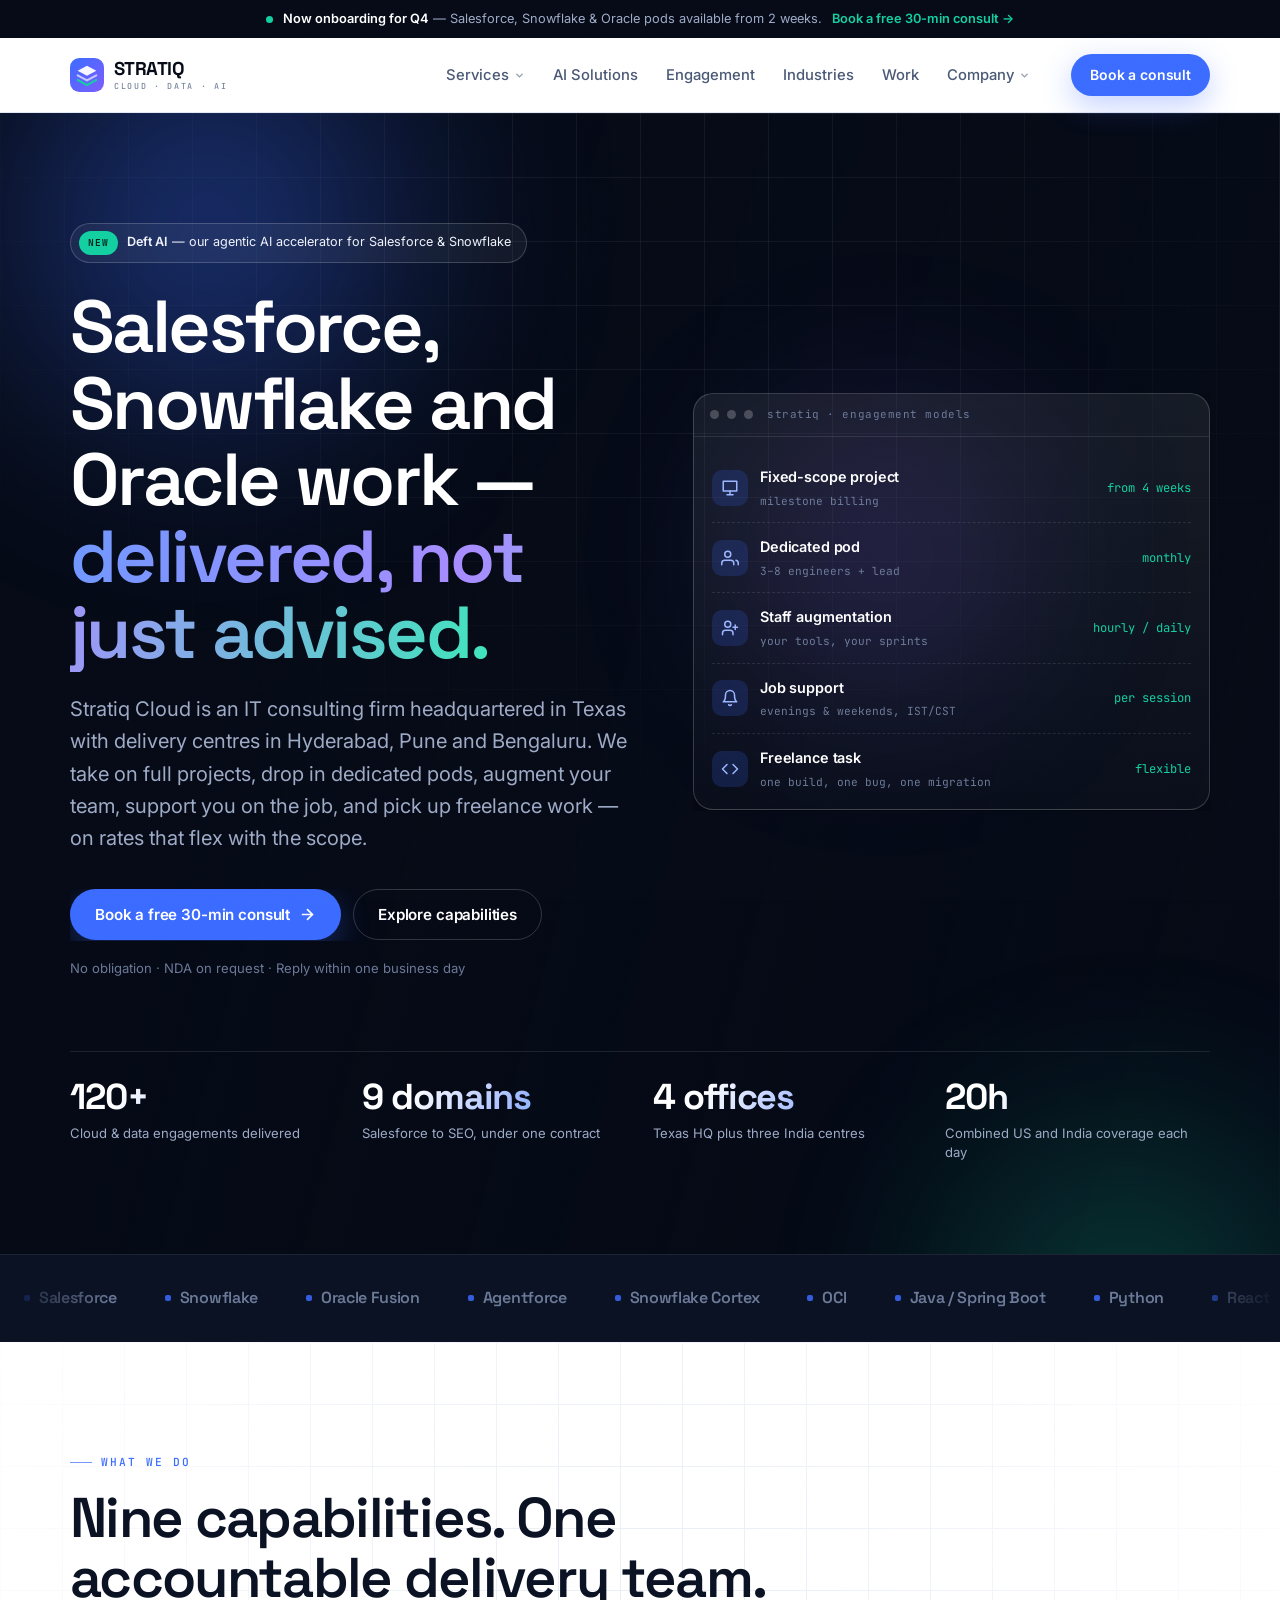
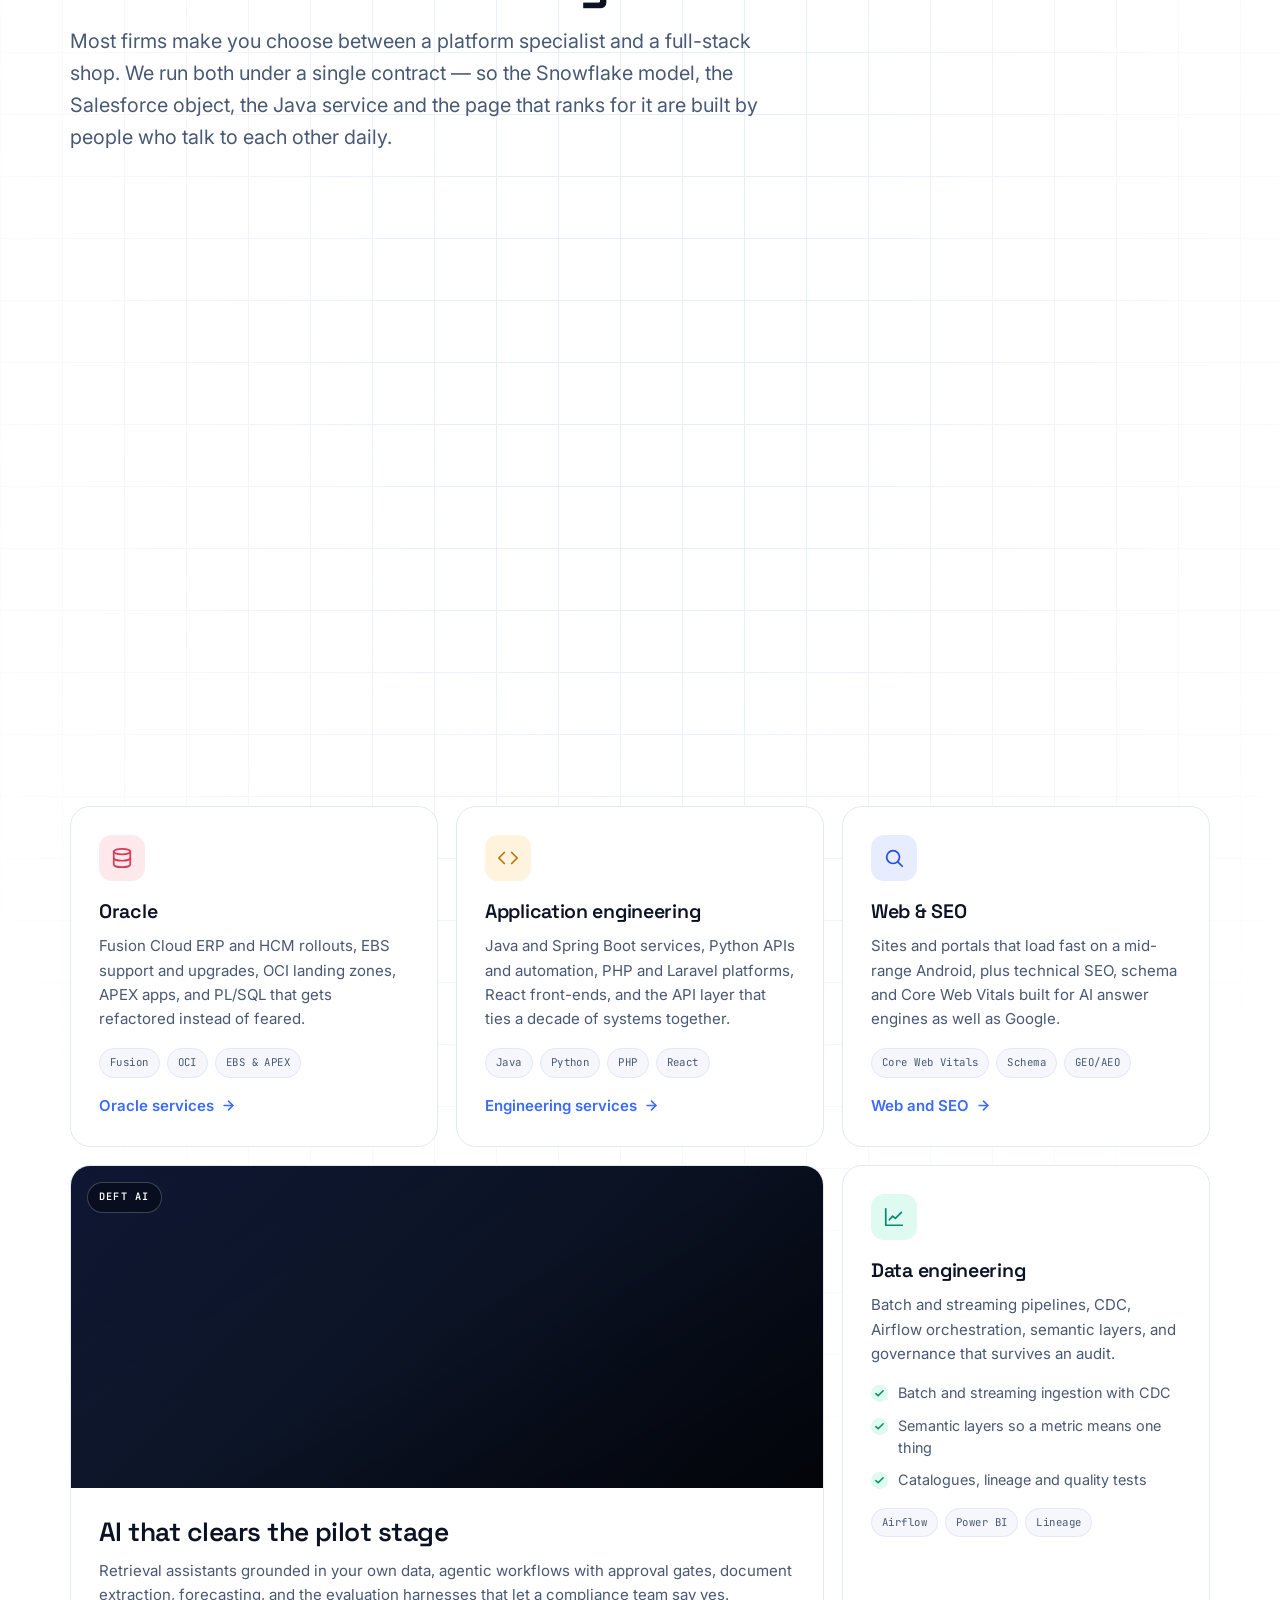
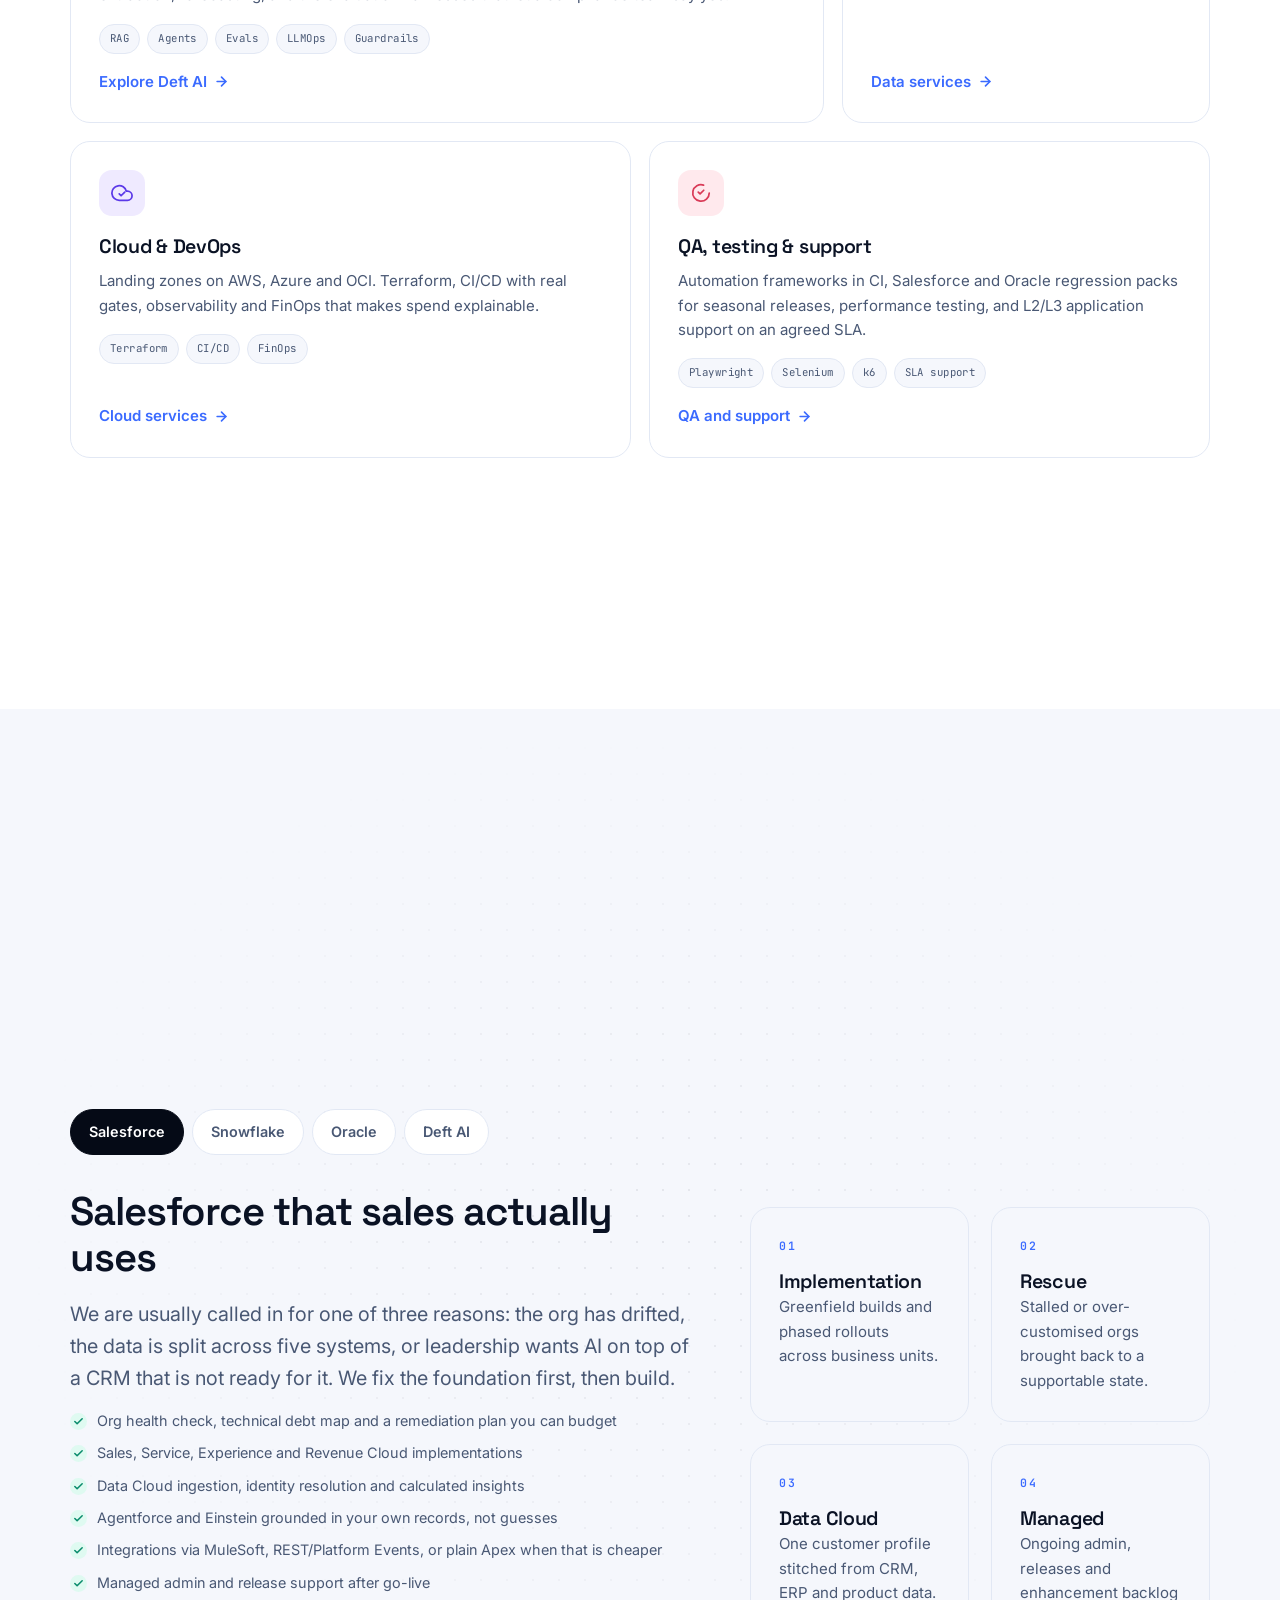
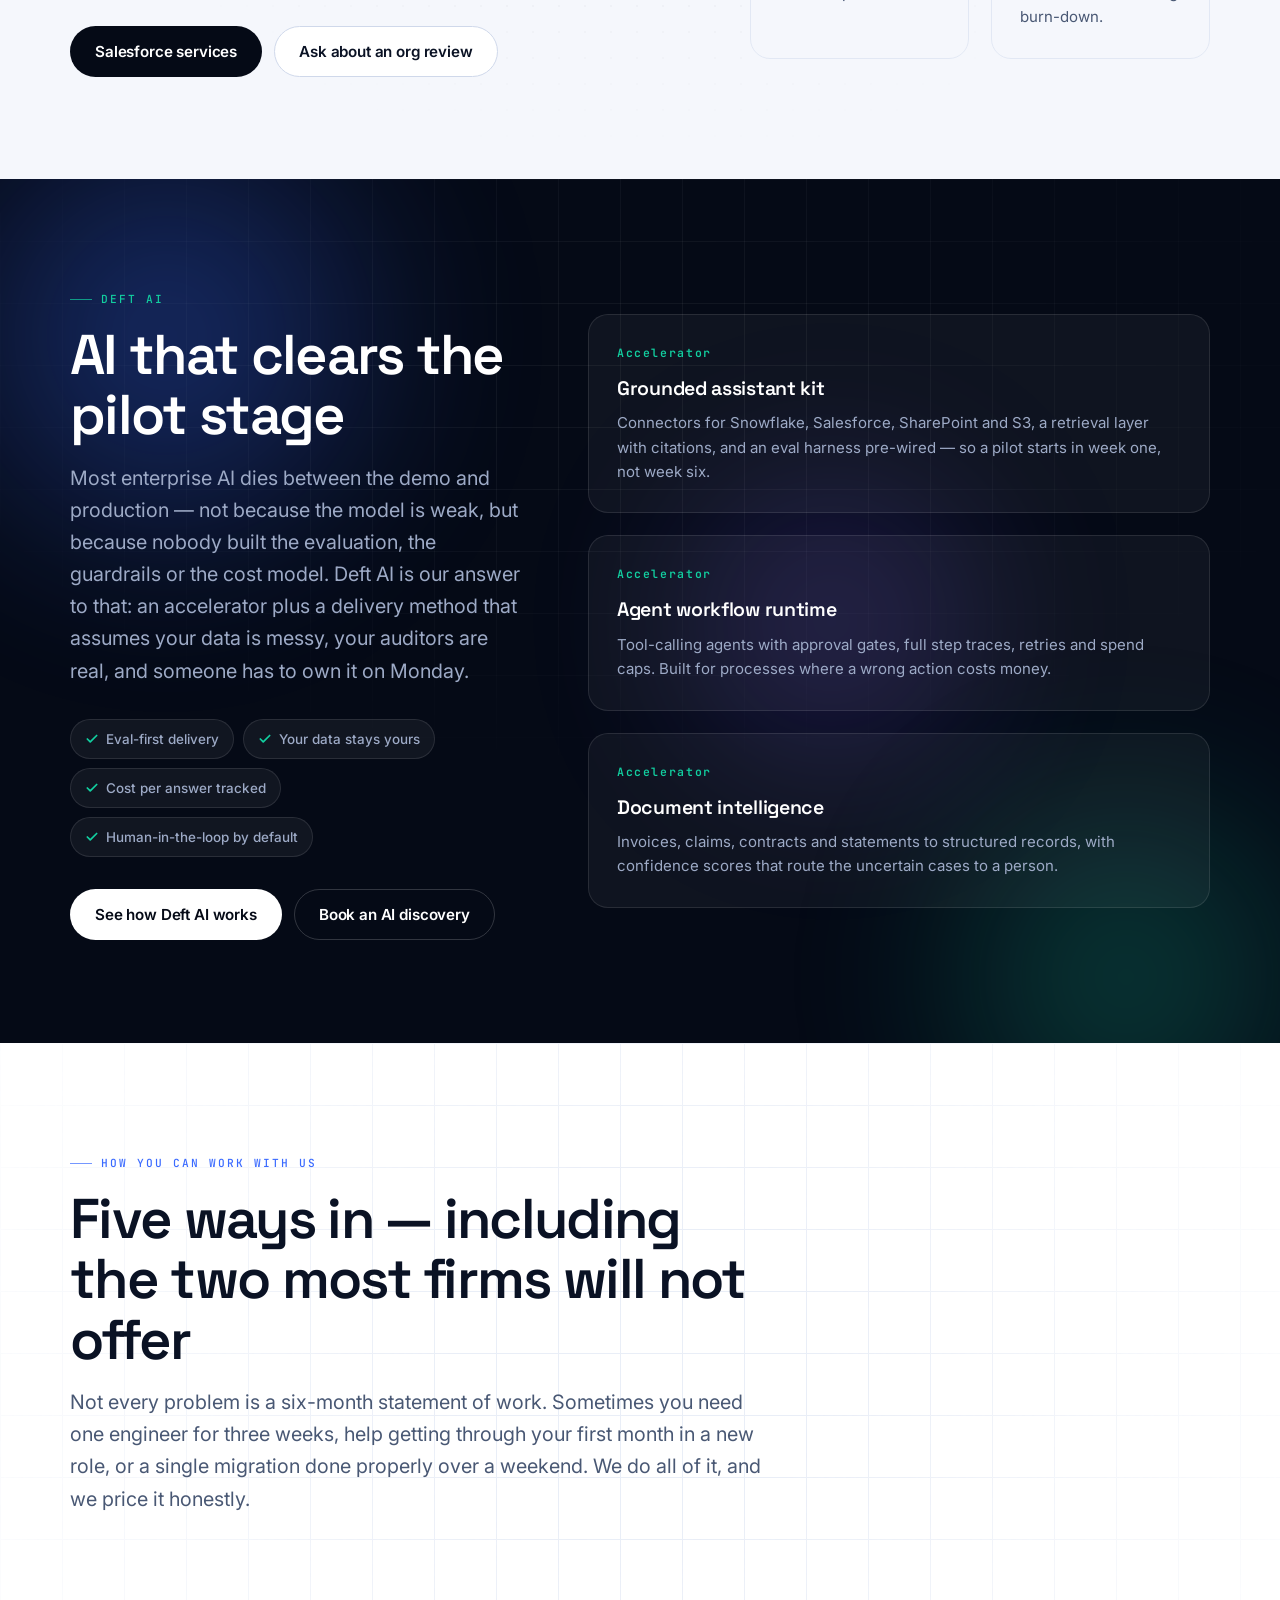
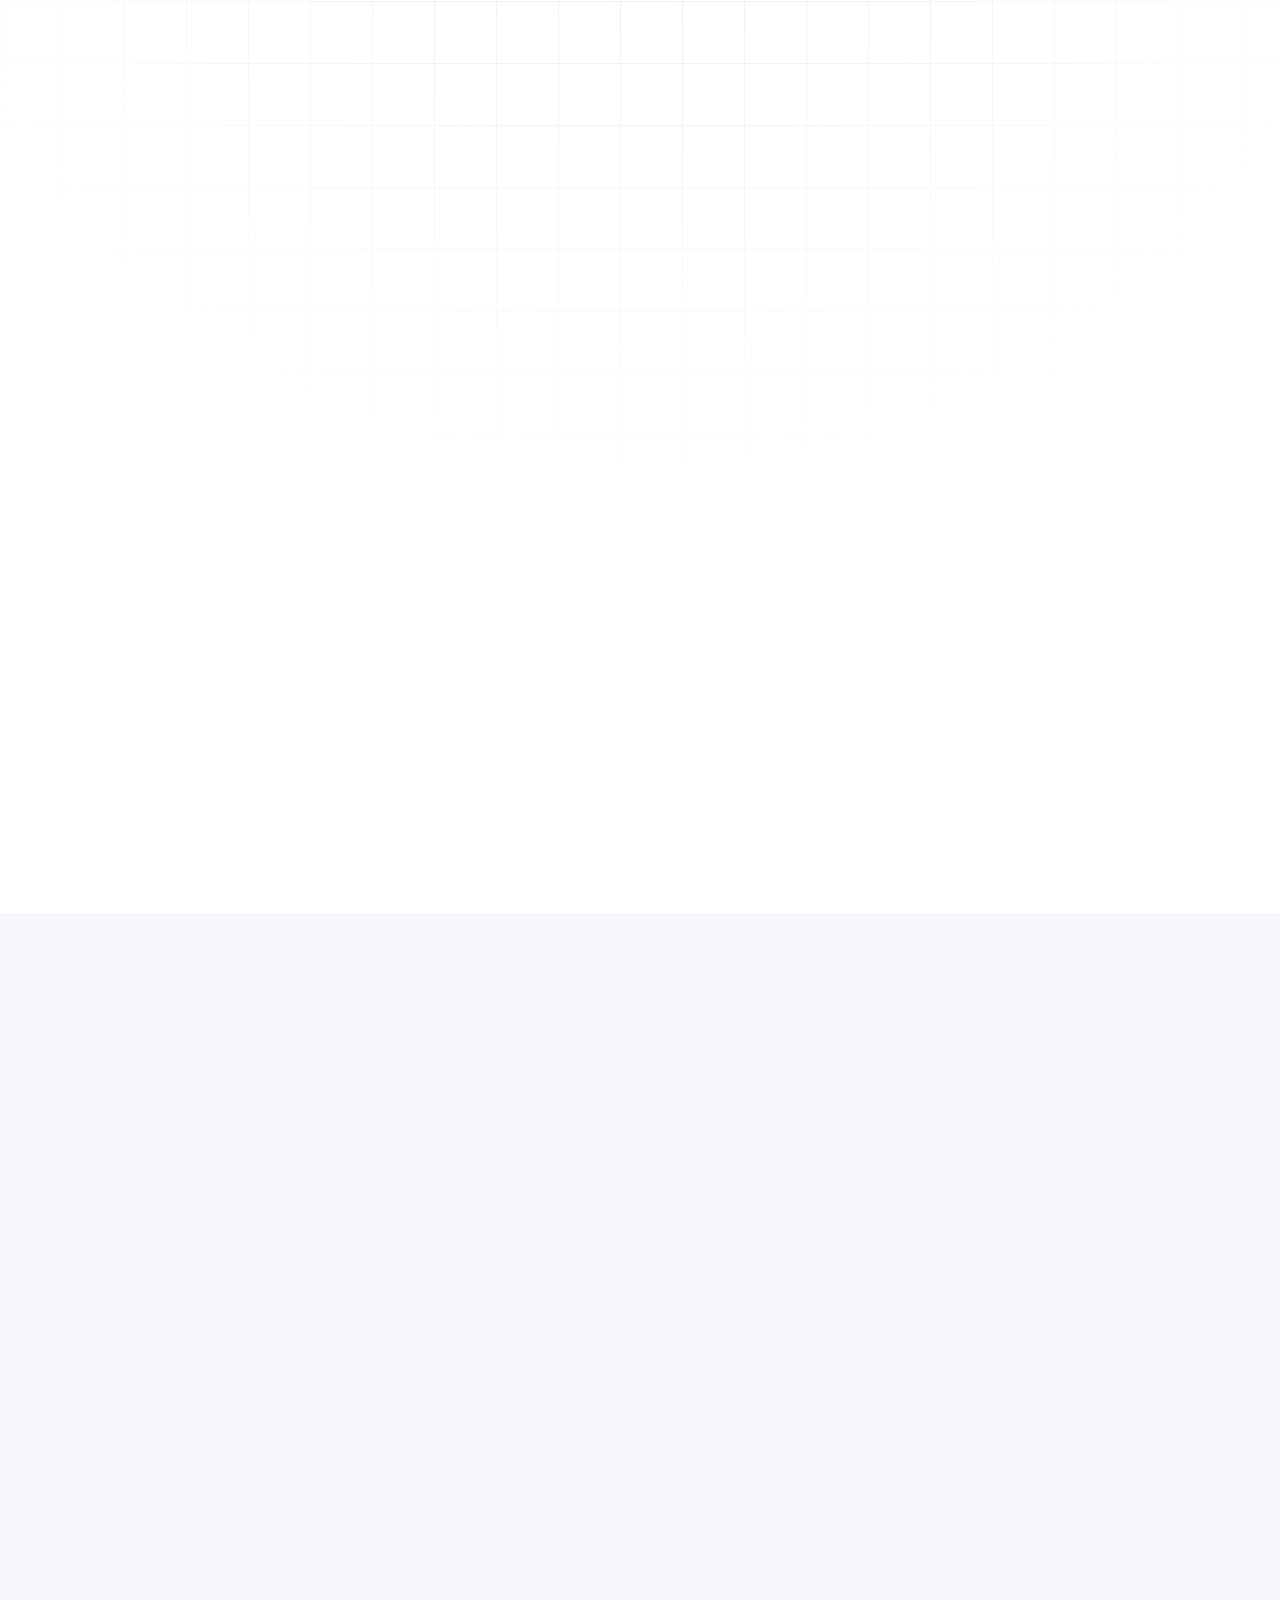
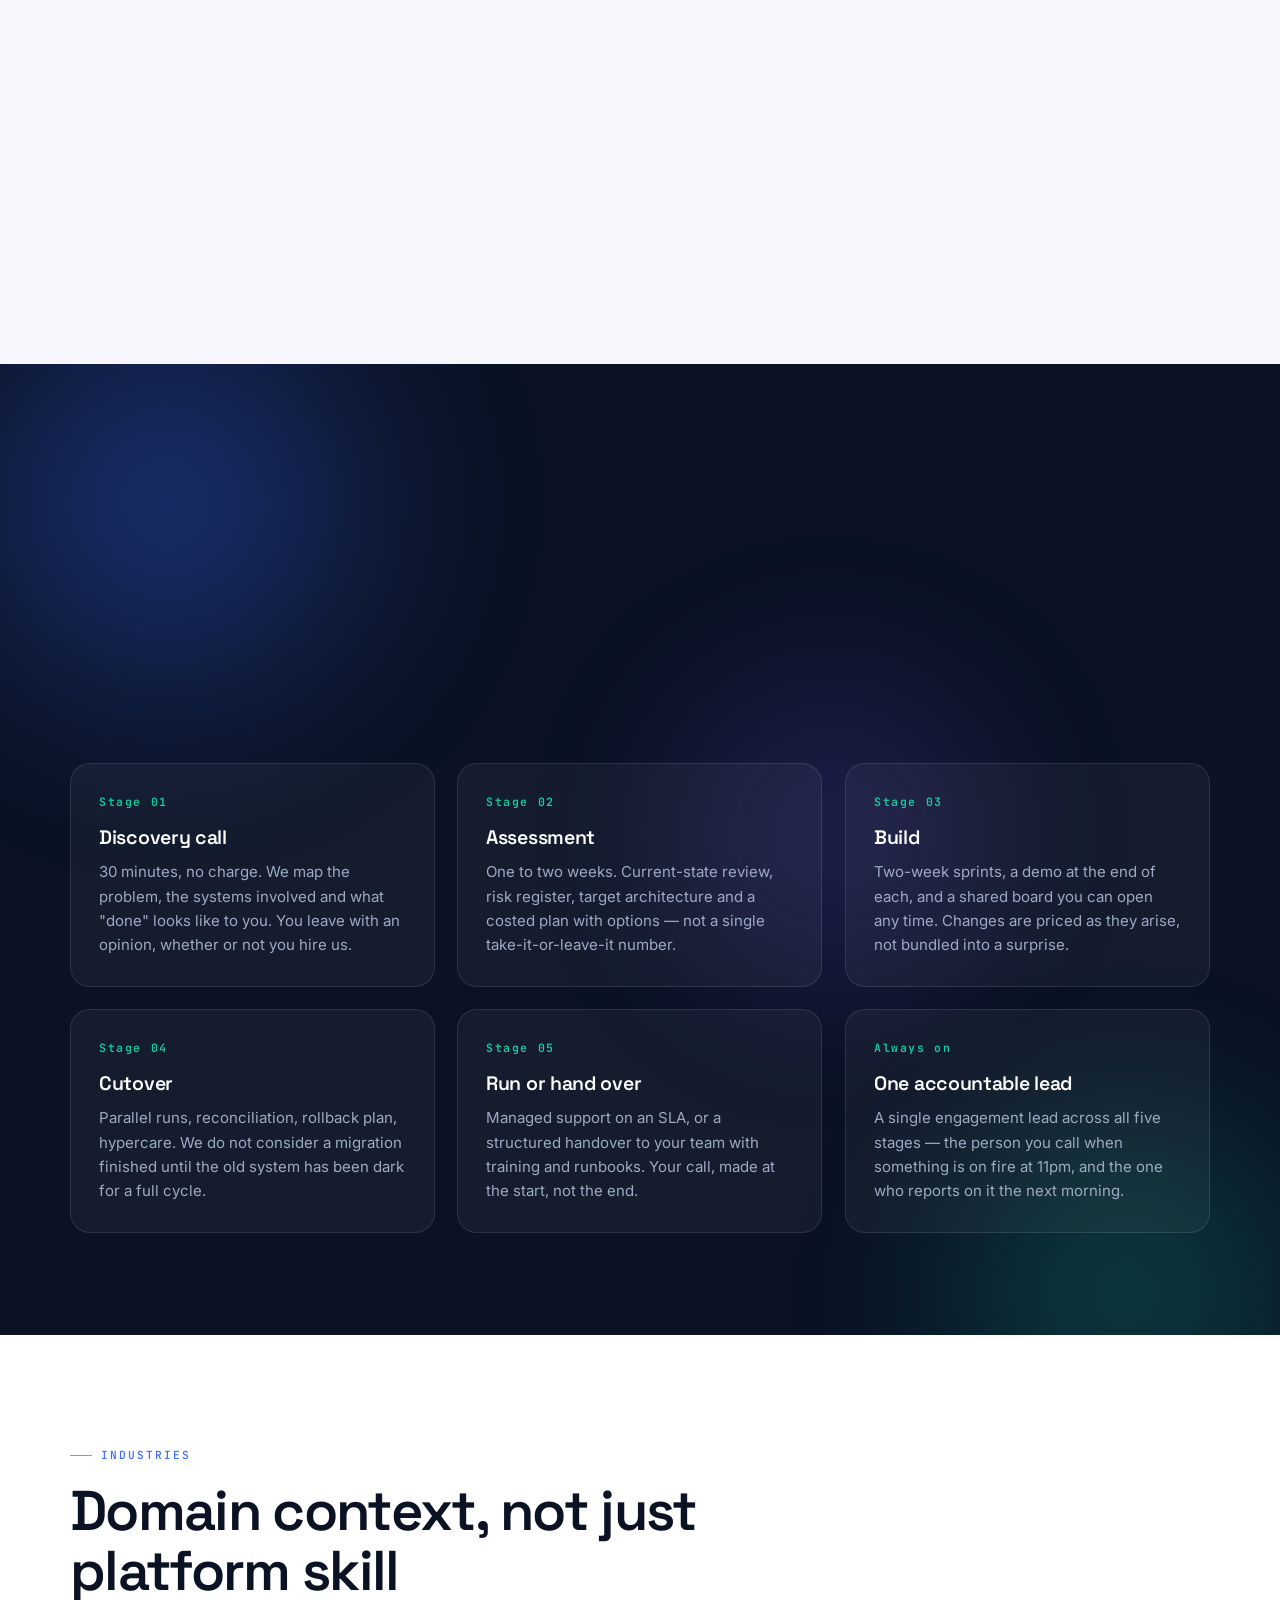
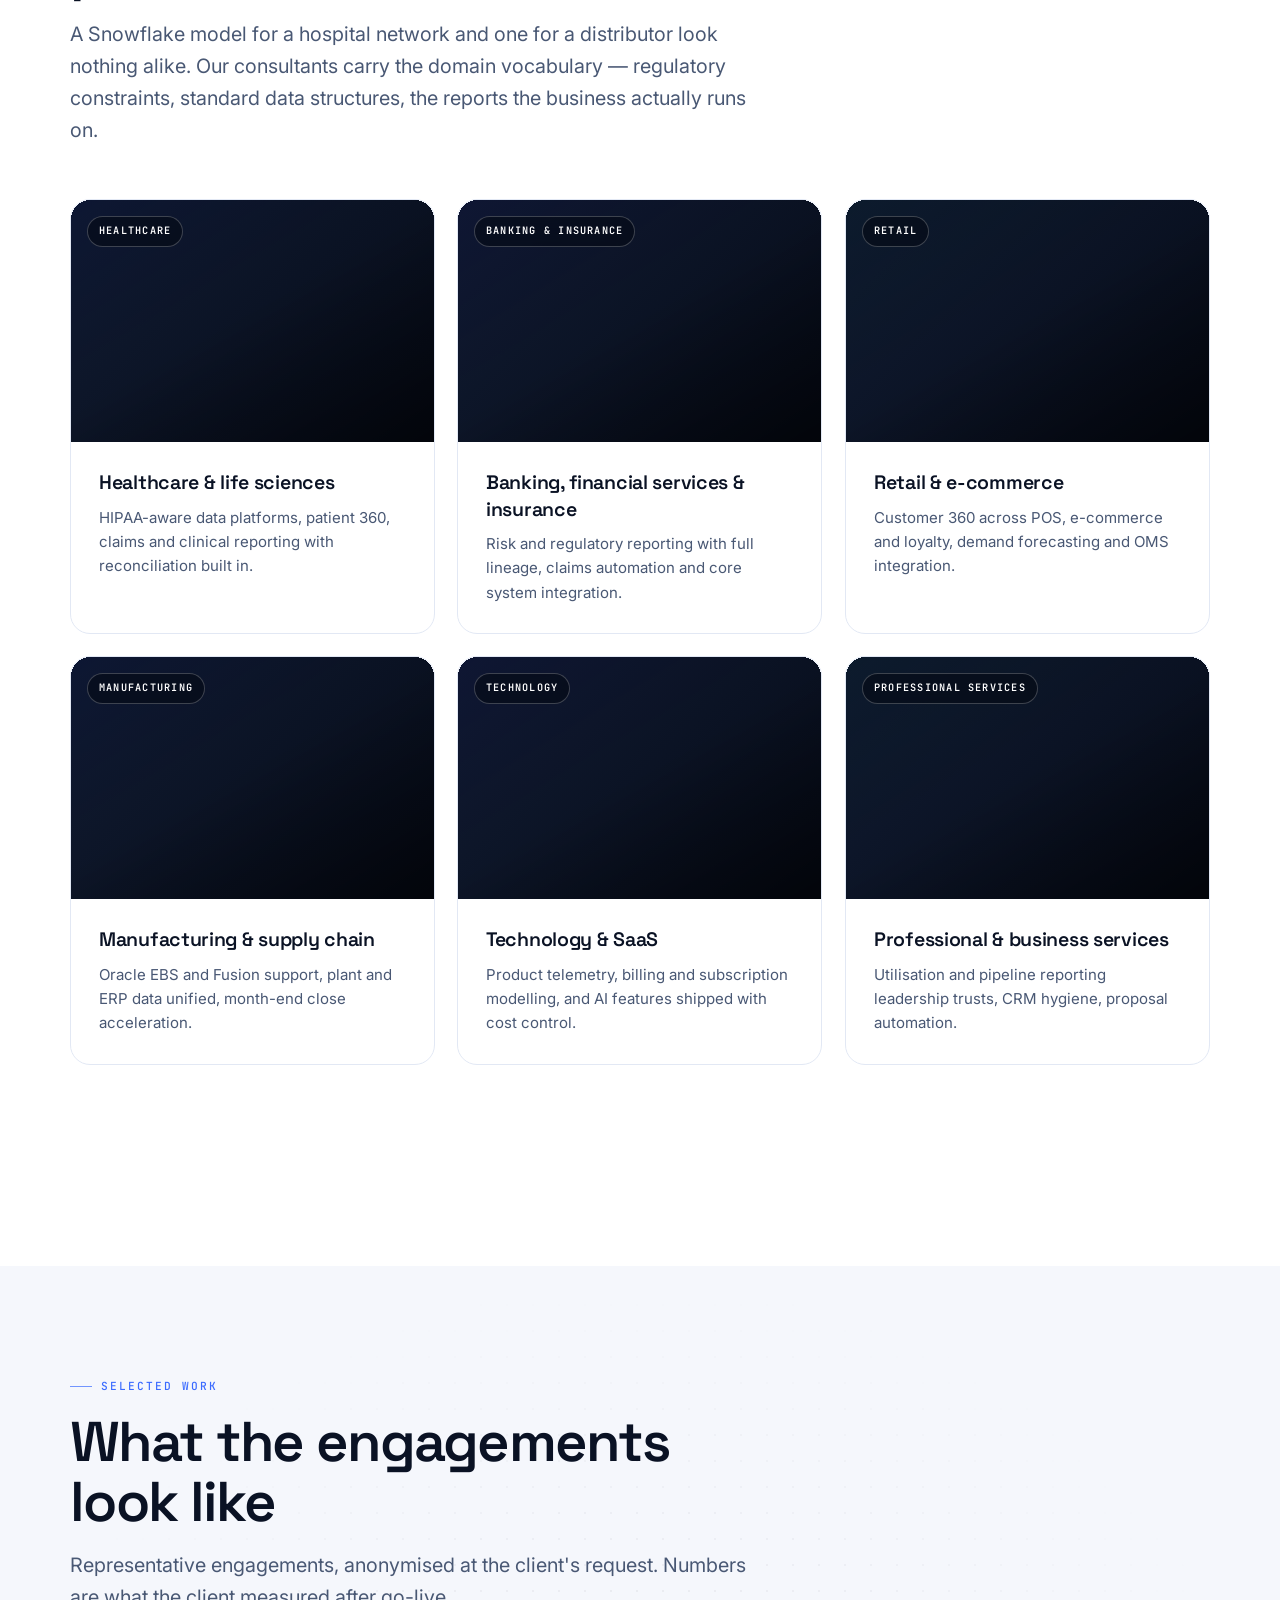
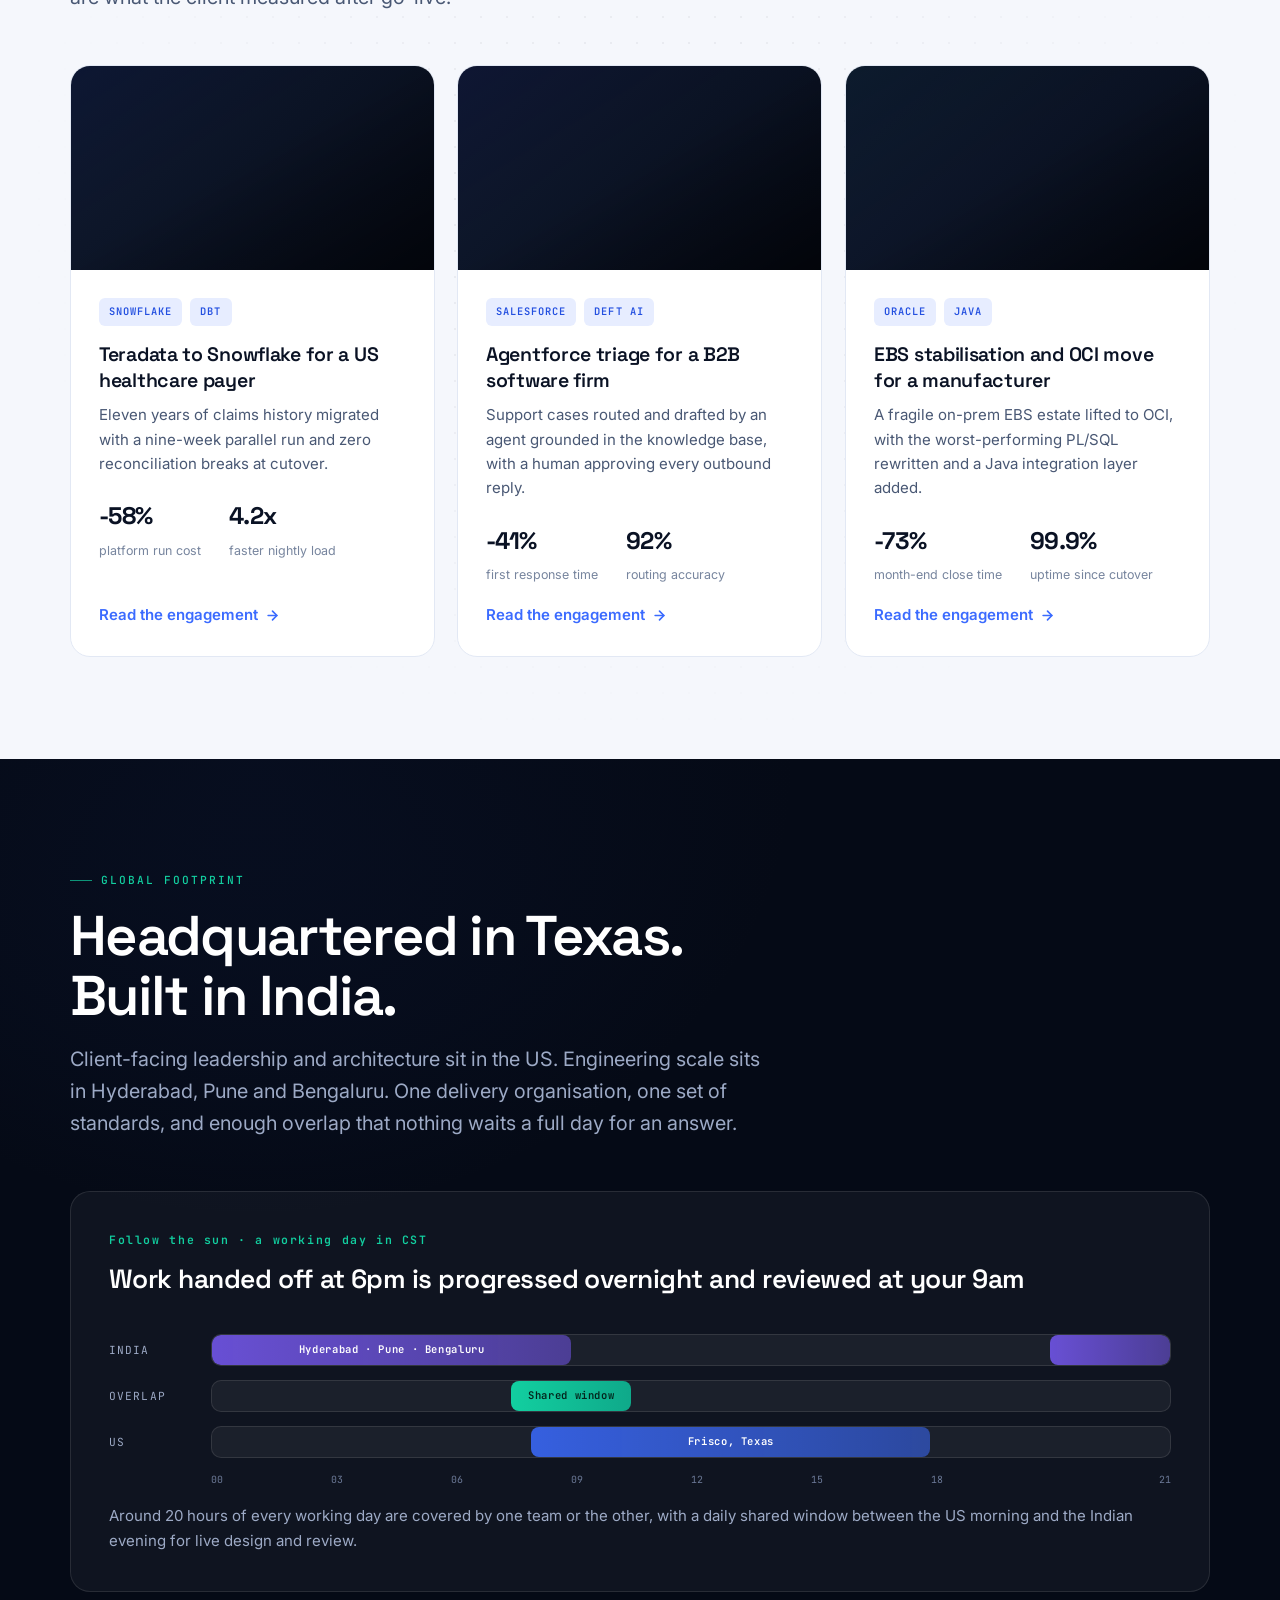
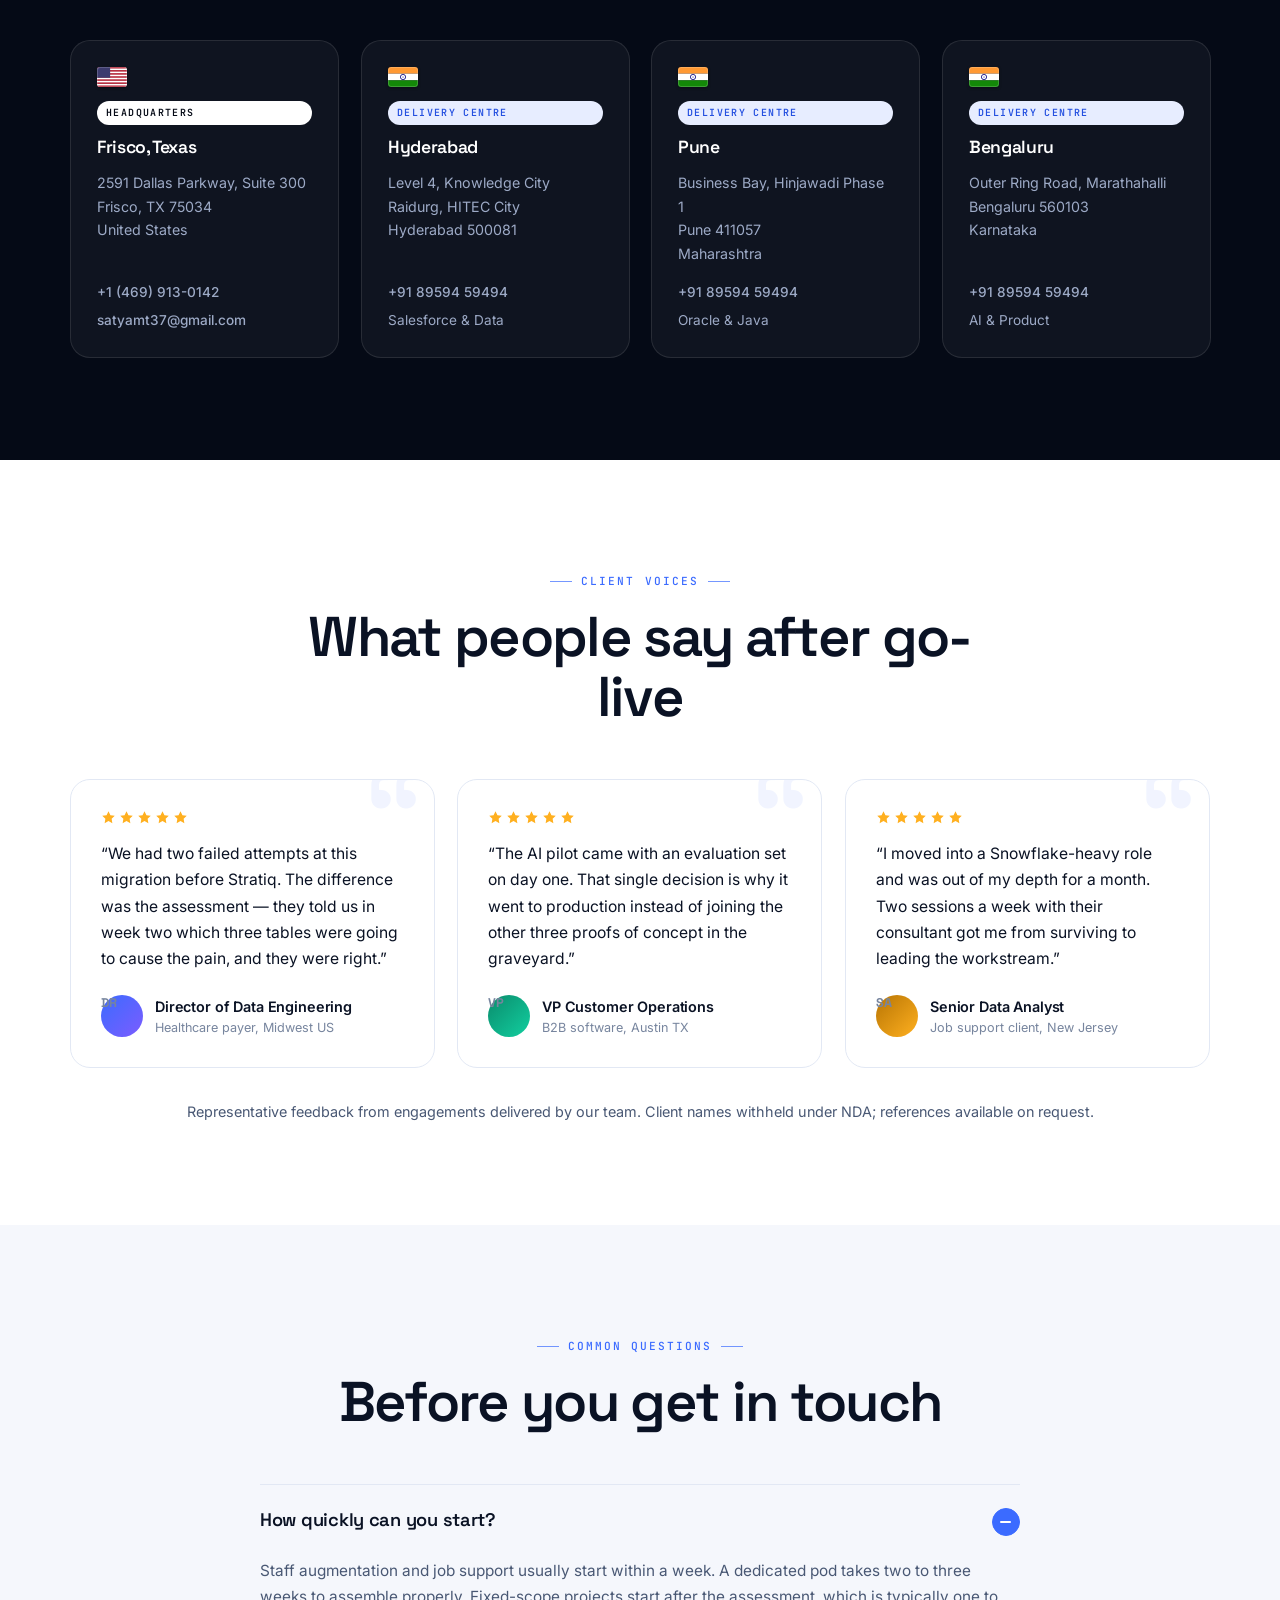
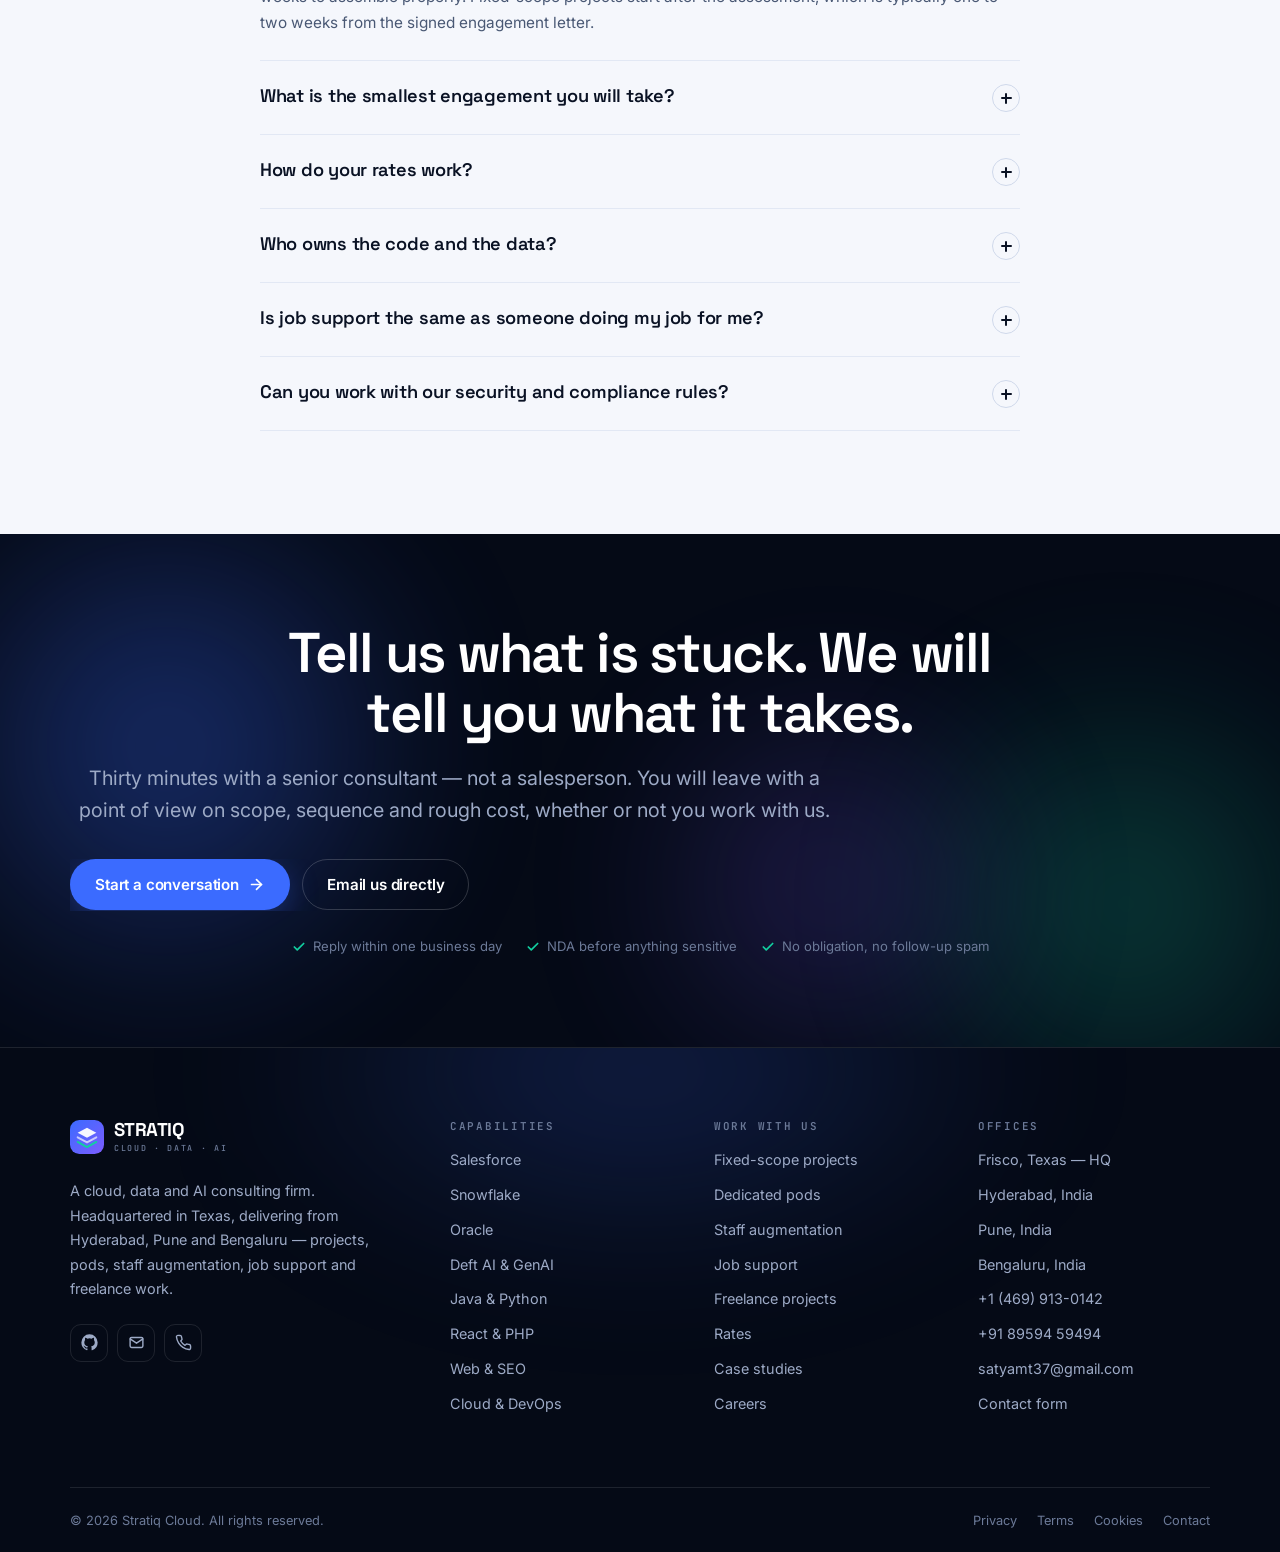
==== commit cf1dda93: "Replace emoji flags with SVG, tune photo scrims - Office cards used 🇺🇸/🇮🇳 emoji, which Windows has n" ====
--- a/index.html
+++ b/index.html
@@ -884,7 +884,7 @@
 <!-- ============================ GLOBAL FOOTPRINT ============================ -->
 <section class="section section--dark has-bg">
   <div class="photo-bg" aria-hidden="true">
-    <img src="https://images.unsplash.com/photo-1451187580459-43490279c0fa?w=1920&q=70&auto=format&fit=crop"
+    <img src="https://images.unsplash.com/photo-1444723121867-7a241cacace9?w=1920&q=70&auto=format&fit=crop"
          alt="" loading="lazy" decoding="async" width="1920" height="1080">
   </div>
   <div class="wrap">
@@ -927,28 +927,28 @@
 
     <div class="grid grid--4 mt-48">
       <div class="office spot" data-reveal="up">
-        <span class="office__flag" aria-hidden="true">🇺🇸</span>
+        <span class="office__flag"><svg class="flag" viewBox="0 0 24 16" role="img" aria-label="United States"><rect width="24" height="16" fill="#fff"/><g fill="#B22234"><rect width="24" height="1.23" y="0"/><rect width="24" height="1.23" y="2.46"/><rect width="24" height="1.23" y="4.92"/><rect width="24" height="1.23" y="7.38"/><rect width="24" height="1.23" y="9.85"/><rect width="24" height="1.23" y="12.31"/><rect width="24" height="1.23" y="14.77"/></g><rect width="10.5" height="8.6" fill="#3C3B6E"/></svg></span>
         <span class="office__tag office__tag--hq">Headquarters</span>
         <h3>Frisco, Texas</h3>
         <address>2591 Dallas Parkway, Suite 300<br>Frisco, TX 75034<br>United States</address>
         <div class="office__meta"><a href="tel:+14699130142">+1 (469) 913-0142</a><a href="mailto:satyamt37@gmail.com">satyamt37@gmail.com</a></div>
       </div>
       <div class="office spot" data-reveal="up">
-        <span class="office__flag" aria-hidden="true">🇮🇳</span>
+        <span class="office__flag"><svg class="flag" viewBox="0 0 24 16" role="img" aria-label="India"><rect width="24" height="5.33" fill="#FF9933"/><rect width="24" height="5.34" y="5.33" fill="#fff"/><rect width="24" height="5.33" y="10.67" fill="#138808"/><circle cx="12" cy="8" r="2.1" fill="none" stroke="#000080" stroke-width=".65"/><circle cx="12" cy="8" r=".45" fill="#000080"/></svg></span>
         <span class="office__tag">Delivery centre</span>
         <h3>Hyderabad</h3>
         <address>Level 4, Knowledge City<br>Raidurg, HITEC City<br>Hyderabad 500081</address>
         <div class="office__meta"><a href="tel:+918959459494">+91 89594 59494</a><span class="muted">Salesforce &amp; Data</span></div>
       </div>
       <div class="office spot" data-reveal="up">
-        <span class="office__flag" aria-hidden="true">🇮🇳</span>
+        <span class="office__flag"><svg class="flag" viewBox="0 0 24 16" role="img" aria-label="India"><rect width="24" height="5.33" fill="#FF9933"/><rect width="24" height="5.34" y="5.33" fill="#fff"/><rect width="24" height="5.33" y="10.67" fill="#138808"/><circle cx="12" cy="8" r="2.1" fill="none" stroke="#000080" stroke-width=".65"/><circle cx="12" cy="8" r=".45" fill="#000080"/></svg></span>
         <span class="office__tag">Delivery centre</span>
         <h3>Pune</h3>
         <address>Business Bay, Hinjawadi Phase 1<br>Pune 411057<br>Maharashtra</address>
         <div class="office__meta"><a href="tel:+918959459494">+91 89594 59494</a><span class="muted">Oracle &amp; Java</span></div>
       </div>
       <div class="office spot" data-reveal="up">
-        <span class="office__flag" aria-hidden="true">🇮🇳</span>
+        <span class="office__flag"><svg class="flag" viewBox="0 0 24 16" role="img" aria-label="India"><rect width="24" height="5.33" fill="#FF9933"/><rect width="24" height="5.34" y="5.33" fill="#fff"/><rect width="24" height="5.33" y="10.67" fill="#138808"/><circle cx="12" cy="8" r="2.1" fill="none" stroke="#000080" stroke-width=".65"/><circle cx="12" cy="8" r=".45" fill="#000080"/></svg></span>
         <span class="office__tag">Delivery centre</span>
         <h3>Bengaluru</h3>
         <address>Outer Ring Road, Marathahalli<br>Bengaluru 560103<br>Karnataka</address>
--- a/assets/css/style.css
+++ b/assets/css/style.css
@@ -887,8 +887,8 @@
 .photo-bg img{width:100%;height:100%;object-fit:cover;filter:saturate(.55) brightness(.42)}
 .photo-bg::after{
   content:"";position:absolute;inset:0;
-  background:linear-gradient(180deg,rgba(5,10,22,.86),rgba(5,10,22,.62) 45%,rgba(5,10,22,.94)),
-             radial-gradient(ellipse 60% 50% at 20% 0%,rgba(59,107,255,.4),transparent 70%);
+  background:linear-gradient(180deg,rgba(5,10,22,.9),rgba(5,10,22,.72) 45%,rgba(5,10,22,.96)),
+             radial-gradient(ellipse 60% 50% at 20% 0%,rgba(59,107,255,.38),transparent 70%);
 }
 
 /* image on a card header */
@@ -1136,3 +1136,19 @@
 }
 /* image bands sit flush between sections */
 .section--tight>.wrap>.reveal>.media{margin-inline:auto}
+
+/* ---------- 40. BRIGHTER PHOTO BAND + REAL FLAGS ---------- */
+/* For inherently dark photographs (night shots) the default scrim buries them. */
+.photo-bg--bright img{filter:saturate(.9) brightness(.85)}
+.photo-bg--bright::after{
+  background:linear-gradient(180deg,rgba(5,10,22,.66),rgba(5,10,22,.3) 42%,rgba(5,10,22,.9)),
+             radial-gradient(ellipse 60% 55% at 18% 0%,rgba(59,107,255,.34),transparent 70%);
+}
+
+/* Emoji flags don't exist on Windows, so draw them. */
+.flag{
+  width:30px;height:20px;border-radius:3px;display:block;
+  box-shadow:0 1px 3px rgba(0,0,0,.35);
+  outline:1px solid rgba(255,255,255,.18);outline-offset:-1px;
+}
+.office__flag{font-size:0;line-height:0;margin-bottom:14px}
